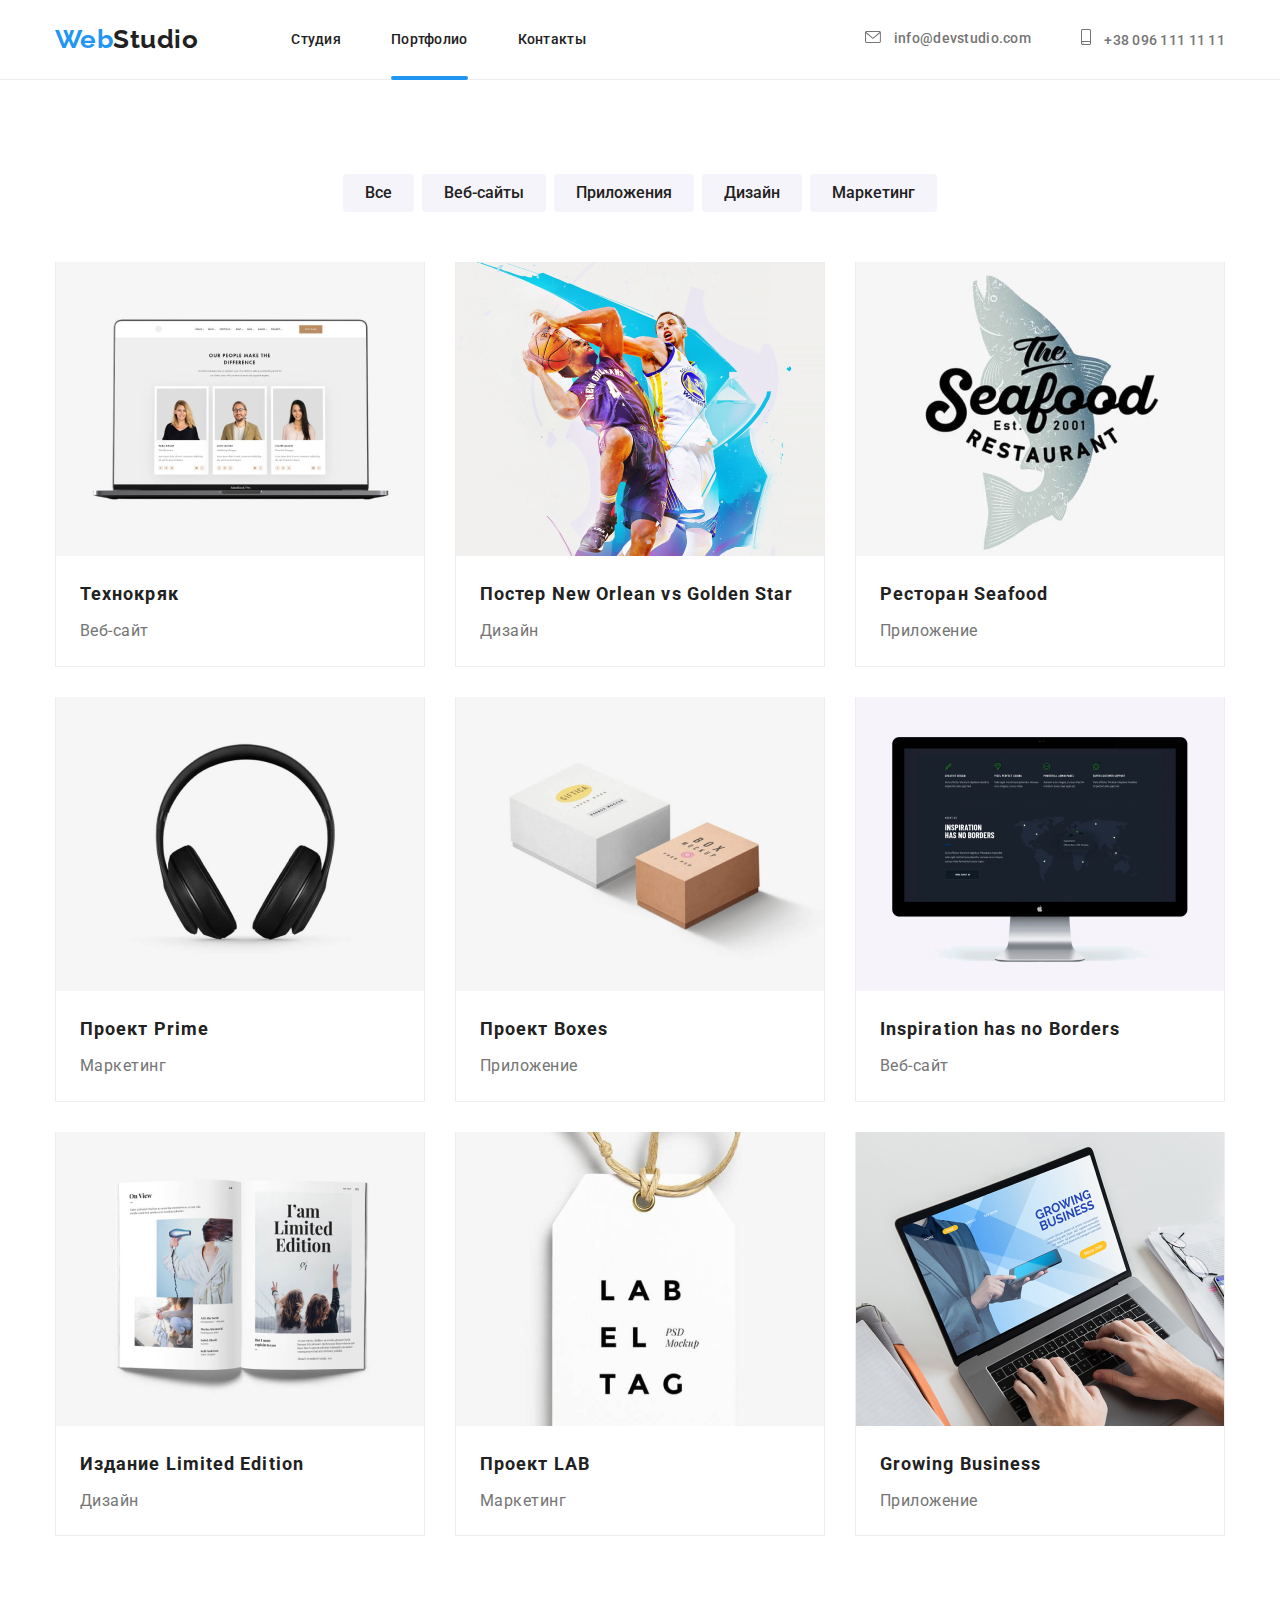
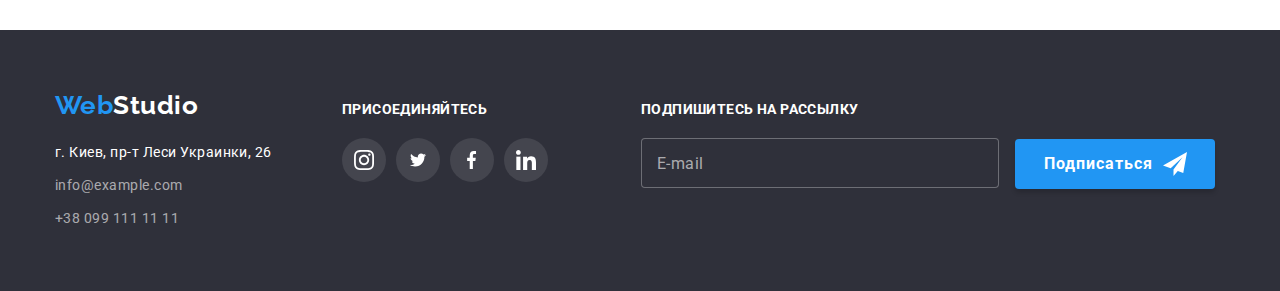
==== portfolio.html @ 3bd68282 "Начало домашнего задания № 8" ====
<!DOCTYPE html>
<html lang="ru">
<head>
    <meta charset="UTF-8">
    <meta http-equiv="X-UA-Compatible" content="IE=edge">
    <meta name="viewport" content="width=device-width, initial-scale=1.0">
    <title>Web Studio</title>
    <link rel="preconnect" href="https://fonts.gstatic.com">
    <link href="https://fonts.googleapis.com/css2?family=Raleway:wght@700&family=Roboto:wght@400;500;700;900&display=swap"
        rel="stylesheet">
    <link rel="stylesheet" href="https://cdnjs.cloudflare.com/ajax/libs/modern-normalize/1.0.0/modern-normalize.min.css">
    <link rel="stylesheet" href="./css/main.min.css">
</head>
<body>

<header class="header-border">
    <div class="container header-container">
        <nav>
            <a href="/" class="logo"><span class="logo__color">Web</span>Studio</a>

            <ul class="header-menu">
                <li class="class-li header-menu__li">
                    <a href="./index.html" class="header-menu__link">Студия</a>
                </li>
                <li class="class-li header-menu__li">
                    <a href="" class="header-menu__link header-menu__portfolio">Портфолио</a>
                </li>
                <li class="class-li header-menu__li">
                    <a href="" class="header-menu__link">Контакты</a>
                </li>
            </ul>
        </nav>

        <ul class="header-contact">

            <li class="class-li header-menu__li">
                <a href="mailto:info@devstudio.com" class="header-contact__link">
                    <svg class="header-contact__icon" width="16px" height="12px">
                        <use href="./image/svg/sprite.svg#icon-envelope"></use>
                    </svg> info@devstudio.com</a>
            </li>
            <li class="class-li header-menu__li">
                <a href="tel:+380961111111" class="header-contact__link">
                    <svg class="header-contact__icon" width="10px" height="16px">
                        <use href="./image/svg/sprite.svg#icon-smartphone"></use>
                    </svg> +38 096 111 11 11</a>
            </li>
        </ul>
    </div>
</header>

<main>
    <section class="section">
        <div class="container">
            <h1 class="visually-hidden">Портфолио</h1>
            
            <ul class="portfolio-filter">
                <li class="class-li"><button type="button" class="button-filter">Все</button></li>
                <li class="class-li"><button type="button" class="button-filter">Веб-сайты</button></li>
                <li class="class-li"><button type="button" class="button-filter">Приложения</button></li>
                <li class="class-li"><button type="button" class="button-filter">Дизайн</button></li>
                <li class="class-li"><button type="button" class="button-filter">Маркетинг</button></li>
            </ul>
            
            <ul class="portfolio-card">
                <li class="class-li portfolio-card__container">
                    <a href="" class="link portfolio-link">
                        <div class="portfolio-overlay">
                            <img src="./image/portfolio/portfolio-1.jpg" alt="ноутбук с изображением портфолио" width="370px" height="294px">
                            <p class="portfolio-overlay__p">Технокряк это современная площадка распространения коронавируса. Компании используют эту
                                платформу для цифрового
                                шпионажа и атак на защищённые сервера конкурентов.</p>
                        </div>
                        <div class="portfolio-text">
                            <h2 class="portfolio-text__title">Технокряк</h2>
                            <p class="portfolio-text__p">Веб-сайт</p>
                        </div>
                    </a>
                </li>
                <li class="class-li portfolio-card__container">
                    <a href="" class="link portfolio-link">
                        <div class="portfolio-overlay">
                            <img src="./image/portfolio/portfolio-2.jpg" alt="баскетболисты" width="370px" height="294px">
                            <p class="portfolio-overlay__p">Технокряк это современная площадка распространения коронавируса. Компании используют эту
                                платформу для цифрового
                                шпионажа и атак на защищённые сервера конкурентов.</p>
                        </div>
                    <div class="portfolio-text">
                        <h2 class="portfolio-text__title">Постер New Orlean vs Golden Star</h2>
                        <p class="portfolio-text__p">Дизайн</p>
                    </div>
                    </a>
                </li>
                <li class="class-li portfolio-card__container">
                    <a href="" class="link portfolio-link">
                        <div class="portfolio-overlay">
                            <img src="./image/portfolio/portfolio-3.jpg" alt="логотип в виде рыбы" width="370px" height="294px">
                            <p class="portfolio-overlay__p">Технокряк это современная площадка распространения коронавируса. Компании используют эту
                                платформу для цифрового
                                шпионажа и атак на защищённые сервера конкурентов.</p>
                        </div>
                     <div class="portfolio-text">
                        <h2 class="portfolio-text__title">Ресторан Seafood</h2>
                        <p class="portfolio-text__p">Приложение</p>
                    </div>
                    </a>
                </li>
                <li class="class-li portfolio-card__container">
                    <a href="" class="link portfolio-link">
                        <div class="portfolio-overlay">
                            <img src="./image/portfolio/portfolio-4.jpg" alt="наушники" width="370px" height="294px">
                            <p class="portfolio-overlay__p">Технокряк это современная площадка распространения коронавируса. Компании используют эту
                                платформу для цифрового
                                шпионажа и атак на защищённые сервера конкурентов.</p>
                        </div>
                    <div class="portfolio-text">
                        <h2 class="portfolio-text__title">Проект Prime</h2>
                        <p class="portfolio-text__p">Маркетинг</p>
                    </div>
                    </a>
                </li>
                <li class="class-li portfolio-card__container">
                    <a href="" class="link portfolio-link">
                        <div class="portfolio-overlay">
                            <img src="./image/portfolio/portfolio-5.jpg" alt="две коробки" width="370px" height="294px">
                            <p class="portfolio-overlay__p">Технокряк это современная площадка распространения коронавируса. Компании используют эту
                                платформу для цифрового
                                шпионажа и атак на защищённые сервера конкурентов.</p>
                        </div>
                    <div class="portfolio-text">
                        <h2 class="portfolio-text__title">Проект Boxes</h2>
                        <p class="portfolio-text__p">Приложение</p>
                    </div>
                    </a>
                </li>
                <li class="class-li portfolio-card__container">
                    <a href="" class="link portfolio-link">
                       <div class="portfolio-overlay">
                            <img src="./image/portfolio/portfolio-6.jpg" alt="экран компьютера" width="370px" height="294px">
                            <p class="portfolio-overlay__p">Технокряк это современная площадка распространения коронавируса. Компании используют эту
                                платформу для цифрового
                                шпионажа и атак на защищённые сервера конкурентов.</p>
                       </div>
                    <div class="portfolio-text">
                        <h2 lang="en" class="portfolio-text__title">Inspiration has no Borders</h2>
                        <p class="portfolio-text__p">Веб-сайт</p>
                    </div>
                    </a>
                </li>
                <li class="class-li portfolio-card__container">
                    <a href="" class="link portfolio-link">
                        <div class="portfolio-overlay">
                            <img src="./image/portfolio/portfolio-7.jpg" alt="книга" width="370px" height="294px">
                            <p class="portfolio-overlay__p">Технокряк это современная площадка распространения коронавируса. Компании используют эту
                                платформу для цифрового
                                шпионажа и атак на защищённые сервера конкурентов.</p>
                        </div>
                    <div class="portfolio-text">
                        <h2 class="portfolio-text__title">Издание Limited Edition</h2>
                        <p class="portfolio-text__p">Дизайн</p>
                    </div>
                    </a>
                </li>
                <li class="class-li portfolio-card__container">
                    <a href="" class="link portfolio-link">
                        <div class="portfolio-overlay">
                            <img src="./image/portfolio/portfolio-8.jpg" alt="бирка с названием компании" width="370px" height="294px">
                            <p class="portfolio-overlay__p">Технокряк это современная площадка распространения коронавируса. Компании используют эту
                                платформу для цифрового
                                шпионажа и атак на защищённые сервера конкурентов.</p>
                        </div>
                    <div class="portfolio-text">
                        <h2 class="portfolio-text__title">Проект LAB</h2>
                        <p class="portfolio-text__p">Маркетинг</p>
                    </div>
                    </a>
                </li>
                <li class="class-li portfolio-card__container">
                    <a href="" class="link portfolio-link">
                        <div class="portfolio-overlay">
                            <img src="./image/portfolio/portfolio-9.jpg" alt="человек печатает на ноутбуке" width="370px" height="294px">
                            <p class="portfolio-overlay__p">Технокряк это современная площадка распространения коронавируса. Компании используют эту платформу для цифрового шпионажа и атак на защищённые сервера конкурентов.</p>
                        </div>
                    <div class="portfolio-text">
                        <h2 lang="en" class="portfolio-text__title">Growing Business</h2>
                        <p class="portfolio-text__p">Приложение</p>
                    </div>
                    </a>
                </li>
            </ul>
        </div>
    </section>
</main>

<footer class="footer-padding">
    <div class="container footer-flex">
        <div class="footer-box-one">
            <a href="/" class="logo"><span class="logo__color">Web</span><span class="logo__footer">Studio</span></a>
            <address>
                <ul class="footer-one">
                    <li class="class-li"><a href="https://goo.gl/maps/QvJAkb335SzxtevH7" rel="noopener noofollow"
                            target="_blank" class="footer-one__adress">г. Киев, пр-т Леси Украинки, 26</a></li>
                    <li class="class-li"><a href="mailto:info@example.com"
                            class="footer-one__contacts">info@example.com</a></li>
                    <li class="class-li"><a href="tel:+380961111111" class="footer-one__contacts">+38 099 111 11 11</a>
                    </li>
                </ul>
            </address>
        </div>
        <div class="footer-box-two">
            <b class="icon-heading">присоединяйтесь</b>
            <ul class="footer-list">
                <li class="class-li">
                    <a href="" class="footer-list__link link">
                        <svg class="footer-list__icon" width="20px" height="20px">
                            <use href="./image/svg/sprite.svg#icon-instagram"></use>
                        </svg>
                    </a>
                </li>
                <li class="class-li">
                    <a href="" class="footer-list__link link">
                        <svg class="footer-list__icon" width="20px" height="16px">
                            <use href="./image/svg/sprite.svg#icon-twitter"></use>
                        </svg>
                    </a>
                </li>
                <li class="class-li">
                    <a href="" class="footer-list__link link">
                        <svg class="footer-list__icon" width="10px" height="20px">
                            <use href="./image/svg/sprite.svg#icon-facebook"></use>
                        </svg>
                    </a>
                </li>
                <li class="class-li">
                    <a href="" class="footer-list__link link">
                        <svg class="footer-list__icon" width="20px" height="20px">
                            <use href="./image/svg/sprite.svg#icon-linkedin"></use>
                        </svg>
                    </a>
                </li>
            </ul>
        </div>
        <div class="footer-box-three">
            <form class="footer-form">
                <b class="icon-heading"> Подпишитесь на рассылку</b>
                <label for=""></label>
                <input type="email" name="mail" placeholder="E-mail" class="footer-form__mail">
                <div class="footer-form__icon">
                    <button type="submit" class="footer-form__button">Подписаться</button>
                    <svg width="24px" height="24px" class="footer-form__svg">
                        <use href="./image/svg/icons.svg#icon-telegram"></use>
                    </svg>
                </div>
            </form>
        </div>

    </div>
</footer>

</body>
</html>
---- css/main.min.css ----
:root{--body-color: #757575;--headlines-color: #212121;--primary-white-color: #ffffff;--secondary-color: #2196f3;--contact-color: #757575;--background-color-button: #f5f4fa;--icon-color: #afb1b8}body{background-color:var(--primary-white-color);color:var(--body-color);font-family:Roboto, sans-serif;letter-spacing:0.03em}h1,h2,h3,h4,h5,h6,p{margin:0}ul,ol{margin:0;padding:0}img{display:block}.link{-webkit-text-decoration-line:none;text-decoration-line:none}.class-li{list-style:none}textarea{resize:none}.visually-hidden{position:absolute !important;clip:rect(1px 1px 1px 1px);clip:rect(1px, 1px, 1px, 1px);padding:0 !important;border:0 !important;height:1px !important;width:1px !important;overflow:hidden}.container{width:1200px;padding-left:15px;padding-right:15px;margin-left:auto;margin-right:auto}.section{padding-bottom:94px;padding-top:94px}.secondary-background{max-width:1600px;margin:0 auto;background-color:var(--background-color-button)}.center{text-align:center}.title-secondary{font-weight:700;font-size:36px;line-height:1.17;text-align:center;margin-bottom:50px;color:var(--headlines-color)}.header-border{border-bottom:1px solid #ececec}.header-container{display:-webkit-box;display:-ms-flexbox;display:flex;-webkit-box-align:center;-ms-flex-align:center;align-items:center}.header-container>nav{display:-webkit-box;display:-ms-flexbox;display:flex;-webkit-box-align:center;-ms-flex-align:center;align-items:center}.logo{font-family:Raleway, sans-serif;font-weight:700;font-size:26px;line-height:1.19;text-decoration:none;color:var(--headlines-color)}.logo__color{color:var(--secondary-color)}.header-menu{display:-webkit-box;display:-ms-flexbox;display:flex;margin-left:93px}.header-menu__link{position:relative;display:block;padding-top:32px;padding-bottom:32px;font-weight:500;font-size:14px;line-height:1.06;letter-spacing:0.02em;text-decoration:none;color:var(--headlines-color);-webkit-transition:color 250ms cubic-bezier(0.4, 0, 0.2, 1);transition:color 250ms cubic-bezier(0.4, 0, 0.2, 1)}.header-menu__link:hover,.header-menu__link:focus{color:var(--secondary-color)}.header-menu__li+li{margin-left:50px}.header-menu__studio::after{content:'';position:absolute;bottom:-1px;right:0;display:block;width:100%;height:4px;background-color:var(--secondary-color);border-radius:2px}.header-contact{display:-webkit-box;display:-ms-flexbox;display:flex;margin-left:auto}.header-contact__link{font-weight:500;font-size:14px;line-height:1.06;letter-spacing:0.02em;text-decoration:none;color:var(--contact-color);-webkit-transition:color 250ms cubic-bezier(0.4, 0, 0.2, 1);transition:color 250ms cubic-bezier(0.4, 0, 0.2, 1)}.header-contact__link:hover,.header-contact__link:focus{color:var(--secondary-color)}.header-contact__icon{fill:#757575;margin-right:10px;-webkit-transition:fill 250ms cubic-bezier(0.4, 0, 0.2, 1);transition:fill 250ms cubic-bezier(0.4, 0, 0.2, 1)}.header-contact__link:hover .header-contact__icon,.header-contact__link:focus .header-contact__icon{fill:var(--secondary-color)}.header-menu__portfolio::after{content:'';position:absolute;bottom:-1px;right:0;display:block;width:100%;height:4px;background-color:var(--secondary-color);border-radius:2px}.section-hero{max-width:1600px;height:600px;margin-right:auto;margin-left:auto;background-color:#2f303a;background-image:-webkit-gradient(linear, left top, left bottom, from(rgba(47,48,58,0.4)), to(rgba(47,48,58,0.4))),url(../image/HERO/hero.jpg);background-image:linear-gradient(rgba(47,48,58,0.4), rgba(47,48,58,0.4)),url(../image/HERO/hero.jpg);background-position:center;background-repeat:no-repeat;background-size:cover}.section-hero__title{padding-top:200px;margin-bottom:40px;width:696px;margin:0 auto 30px;font-weight:900;font-size:44px;line-height:1.36;letter-spacing:0.06em;text-transform:uppercase;color:#ffffff}.section-hero__button{display:inline-block;padding:10px 31px;width:200px;height:50px;background-color:var(--secondary-color);color:var(--primary-white-color);font-family:inherit;font-weight:700;font-size:16px;line-height:1.87;border-radius:4px;border:none;-webkit-box-align:center;-ms-flex-align:center;align-items:center;letter-spacing:0.06em;cursor:pointer}.no-padding-bottom{padding-bottom:0}.benefits{display:-webkit-box;display:-ms-flexbox;display:flex}.benefits__li{width:270px}.benefits__li+li{margin-left:30px}.benefits__h{font-weight:700;font-size:14px;line-height:1.14;text-transform:uppercase;margin-bottom:10px;color:var(--headlines-color)}.benefits__text{font-size:14px;line-height:1.71}.benefits__icon{display:-webkit-box;display:-ms-flexbox;display:flex;-webkit-box-pack:center;-ms-flex-pack:center;justify-content:center;-webkit-box-align:center;-ms-flex-align:center;align-items:center;width:270px;height:120px;background-color:var(--background-color-button);border-radius:4px;margin-bottom:30px}.waw-doing{display:-webkit-box;display:-ms-flexbox;display:flex}.waw-doing__li+li{margin-left:30px}.waw-doing__li{position:relative}.waw-doing__p{position:absolute;bottom:0%;display:-webkit-box;display:-ms-flexbox;display:flex;-webkit-box-align:center;-ms-flex-align:center;align-items:center;-webkit-box-pack:center;-ms-flex-pack:center;justify-content:center;color:#ffffff;width:100%;height:70px;background:rgba(47,48,58,0.8)}.waw-doing__p>p{font-weight:bold;font-size:14px;line-height:1.14;letter-spacing:0.03em;text-transform:uppercase}.our-team{display:-webkit-box;display:-ms-flexbox;display:flex}.our-team__li{width:270px;background-color:#ffffff;-webkit-box-shadow:0px 1px 3px rgba(0,0,0,0.12),0px 1px 1px rgba(0,0,0,0.14),0px 2px 1px rgba(0,0,0,0.2);box-shadow:0px 1px 3px rgba(0,0,0,0.12),0px 1px 1px rgba(0,0,0,0.14),0px 2px 1px rgba(0,0,0,0.2);border-radius:0px 0px 4px 4px}.our-team__li+li{margin-left:30px}.team-container{padding-top:30px;padding-bottom:30px}.team-container__personal{margin-bottom:10px;font-weight:500;font-size:16px;line-height:1.19;text-align:center;color:var(--headlines-color)}.team-container__text{display:block;font-size:16px;line-height:1.19;text-align:center}.team-list{margin-left:32px;margin-top:16px;display:-webkit-box;display:-ms-flexbox;display:flex;-webkit-box-align:center;-ms-flex-align:center;align-items:center}.team-list>li+li{margin-left:10px}.team-list__icon{fill:var(--icon-color);-webkit-transition:fill 250ms cubic-bezier(0.4, 0, 0.2, 1);transition:fill 250ms cubic-bezier(0.4, 0, 0.2, 1)}.team-list__link:hover .team-list__icon,.team-list__link:focus .team-list__icon{fill:#ffffff}.team-list__link{display:-webkit-box;display:-ms-flexbox;display:flex;-webkit-box-pack:center;-ms-flex-pack:center;justify-content:center;-webkit-box-align:center;-ms-flex-align:center;align-items:center;width:44px;height:44px;border-radius:50%;background-color:#fff;-webkit-transition:background-color 250ms cubic-bezier(0.4, 0, 0.2, 1);transition:background-color 250ms cubic-bezier(0.4, 0, 0.2, 1)}.team-list__link:hover,.team-list__link:focus{background-color:#2196f3}.regular-clients{display:-webkit-box;display:-ms-flexbox;display:flex}.regular-clients>li+li{margin-left:30px}.regular-clients__svg{fill:var(--icon-color);-webkit-transition:fill 250ms cubic-bezier(0.4, 0, 0.2, 1);transition:fill 250ms cubic-bezier(0.4, 0, 0.2, 1)}.regular-clients__border{width:170px;height:90px}.regular-clients__link{display:-webkit-box;display:-ms-flexbox;display:flex;-webkit-box-pack:center;-ms-flex-pack:center;justify-content:center;-webkit-box-align:center;-ms-flex-align:center;align-items:center;border:1px solid #afb1b8;border-radius:4px;width:100%;height:100%;-webkit-transition:border-color 250ms cubic-bezier(0.4, 0, 0.2, 1);transition:border-color 250ms cubic-bezier(0.4, 0, 0.2, 1)}.regular-clients__link:hover,.regular-clients__link:focus{border-color:var(--secondary-color);cursor:pointer}.regular-clients__link:hover .regular-clients__svg,.regular-clients__link:focus .regular-clients__svg{fill:var(--secondary-color)}.footer-flex{display:-webkit-box;display:-ms-flexbox;display:flex;-webkit-box-align:baseline;-ms-flex-align:baseline;align-items:baseline}.footer-box-one{margin-right:70px}.footer-box-two{margin-right:93px}.logo__footer{color:var(--primary-white-color)}.footer-padding{max-width:1600px;margin:0 auto;padding-top:60px;padding-bottom:60px;background-color:#2f303a}.footer-one{margin-top:20px}.footer-one>li+li{margin-top:9px}.footer-one__adress{font-style:normal;font-size:14px;line-height:1.71;text-decoration:none;color:var(--primary-white-color)}.footer-one__contacts{font-style:normal;font-size:14px;line-height:1.71;text-decoration:none;color:rgba(255,255,255,0.6)}.icon-heading{display:block;margin-bottom:20px;font-weight:bold;font-size:14px;line-height:1.14;letter-spacing:0.03em;text-transform:uppercase;color:#fff}.footer-list{display:-webkit-box;display:-ms-flexbox;display:flex;-webkit-box-align:center;-ms-flex-align:center;align-items:center}.footer-list>li+li{margin-left:10px}.footer-list__icon{fill:#ffffff}.footer-list__link{display:-webkit-box;display:-ms-flexbox;display:flex;-webkit-box-pack:center;-ms-flex-pack:center;justify-content:center;-webkit-box-align:center;-ms-flex-align:center;align-items:center;width:44px;height:44px;border-radius:50%;background-color:rgba(255,255,255,0.1);-webkit-transition:background-color 250ms cubic-bezier(0.4, 0, 0.2, 1);transition:background-color 250ms cubic-bezier(0.4, 0, 0.2, 1)}.footer-list__link:hover,.footer-list__link:focus{background-color:var(--secondary-color)}.footer-form input::-webkit-input-placeholder{font-weight:normal;font-size:16px;line-height:1.25;letter-spacing:0.03em;color:rgba(255,255,255,0.6)}.footer-form input:-ms-input-placeholder{font-weight:normal;font-size:16px;line-height:1.25;letter-spacing:0.03em;color:rgba(255,255,255,0.6)}.footer-form input::-ms-input-placeholder{font-weight:normal;font-size:16px;line-height:1.25;letter-spacing:0.03em;color:rgba(255,255,255,0.6)}.footer-form input::placeholder{font-weight:normal;font-size:16px;line-height:1.25;letter-spacing:0.03em;color:rgba(255,255,255,0.6)}.footer-form__mail{width:358px;height:50px;padding-left:15px;background-color:#2f303a;border:1px solid rgba(255,255,255,0.3);border-radius:4px;color:#ffffff}.footer-form__button{width:200px;height:50px;margin-left:12px;background-color:var(--secondary-color);border:none;-webkit-box-shadow:0px 4px 4px rgba(0,0,0,0.15);box-shadow:0px 4px 4px rgba(0,0,0,0.15);border-radius:4px;font-weight:bold;font-size:16px;line-height:1.87;letter-spacing:0.06em;text-align:start;padding-left:29px;color:#ffffff;cursor:pointer;-webkit-transition:background-color 250ms cubic-bezier(0.4, 0, 0.2, 1);transition:background-color 250ms cubic-bezier(0.4, 0, 0.2, 1)}.footer-form__button:hover,.footer-form__button:focus{background-color:#188ce8}.footer-form__icon{position:relative;display:inline-block}.footer-form__svg{position:absolute;display:block;right:28px;top:50%;-webkit-transform:translateY(-50%);transform:translateY(-50%)}.portfolio-filter{display:-webkit-box;display:-ms-flexbox;display:flex;margin-bottom:50px;-webkit-box-pack:center;-ms-flex-pack:center;justify-content:center}.portfolio-filter>li+li{margin-left:8px}.button-filter{padding:6px 22px;font-family:inherit;font-weight:500;font-size:16px;line-height:1.62;border:none;border-radius:4px;text-align:center;cursor:pointer;color:var(--headlines-color);background-color:var(--background-color-button);-webkit-transition:color 250ms cubic-bezier(0.4, 0, 0.2, 1),background-color 250ms cubic-bezier(0.4, 0, 0.2, 1),-webkit-box-shadow 250ms cubic-bezier(0.4, 0, 0.2, 1);transition:color 250ms cubic-bezier(0.4, 0, 0.2, 1),background-color 250ms cubic-bezier(0.4, 0, 0.2, 1),-webkit-box-shadow 250ms cubic-bezier(0.4, 0, 0.2, 1);transition:color 250ms cubic-bezier(0.4, 0, 0.2, 1),background-color 250ms cubic-bezier(0.4, 0, 0.2, 1),box-shadow 250ms cubic-bezier(0.4, 0, 0.2, 1);transition:color 250ms cubic-bezier(0.4, 0, 0.2, 1),background-color 250ms cubic-bezier(0.4, 0, 0.2, 1),box-shadow 250ms cubic-bezier(0.4, 0, 0.2, 1),-webkit-box-shadow 250ms cubic-bezier(0.4, 0, 0.2, 1)}.button-filter:hover,.button-filter:focus{color:var(--primary-white-color);background-color:var(--secondary-color);-webkit-box-shadow:0px 3px 1px rgba(0,0,0,0.1),0px 1px 2px rgba(0,0,0,0.08),0px 2px 2px rgba(0,0,0,0.12);box-shadow:0px 3px 1px rgba(0,0,0,0.1),0px 1px 2px rgba(0,0,0,0.08),0px 2px 2px rgba(0,0,0,0.12)}.portfolio-card{display:-webkit-box;display:-ms-flexbox;display:flex;-ms-flex-wrap:wrap;flex-wrap:wrap;margin-left:-30px;margin-top:-30px}.portfolio-card__container{-ms-flex-preferred-size:calc(100% / 3 - 30px);flex-basis:calc(100% / 3 - 30px);margin-left:30px;margin-top:30px;width:370px}.portfolio-link{display:block;width:100%;border-left:1px solid #eeeeee;border-right:1px solid #eeeeee;border-bottom:1px solid #eeeeee;-webkit-transition:-webkit-box-shadow 250ms cubic-bezier(0.4, 0, 0.2, 1);transition:-webkit-box-shadow 250ms cubic-bezier(0.4, 0, 0.2, 1);transition:box-shadow 250ms cubic-bezier(0.4, 0, 0.2, 1);transition:box-shadow 250ms cubic-bezier(0.4, 0, 0.2, 1), -webkit-box-shadow 250ms cubic-bezier(0.4, 0, 0.2, 1)}.portfolio-link:hover,.portfolio-link:focus{-webkit-box-shadow:0px 1px 1px rgba(0,0,0,0.12),0px 4px 4px rgba(0,0,0,0.06),1px 4px 6px rgba(0,0,0,0.16);box-shadow:0px 1px 1px rgba(0,0,0,0.12),0px 4px 4px rgba(0,0,0,0.06),1px 4px 6px rgba(0,0,0,0.16)}.portfolio-link:hover .portfolio-overlay__p,.portfolio-link:focus .portfolio-overlay__p{-webkit-transform:translateY(0%);transform:translateY(0%)}.portfolio-overlay{position:relative;overflow:hidden}.portfolio-overlay__p{display:inline-block;position:absolute;width:100%;height:100%;padding:63px 24px 63px 24px;top:0;left:0;font-size:18px;line-height:1.56;letter-spacing:0.03em;color:#ffffff;background-color:rgba(33,150,243,0.9);-webkit-transform:translateY(100%);transform:translateY(100%);-webkit-transition:-webkit-transform 250ms cubic-bezier(0.4, 0, 0.2, 1);transition:-webkit-transform 250ms cubic-bezier(0.4, 0, 0.2, 1);transition:transform 250ms cubic-bezier(0.4, 0, 0.2, 1);transition:transform 250ms cubic-bezier(0.4, 0, 0.2, 1), -webkit-transform 250ms cubic-bezier(0.4, 0, 0.2, 1)}.portfolio-text{padding:20px 24px 20px 24px;width:370px}.portfolio-text__title{margin-bottom:4px;font-weight:700;font-size:18px;line-height:2;letter-spacing:0.06em;color:var(--headlines-color)}.portfolio-text__p{font-size:16px;line-height:1.87;color:var(--body-color)}.backdrop{position:fixed;top:0;left:0;width:100%;height:100%;background-color:rgba(0,0,0,0.2);opacity:1;-webkit-transition:opacity 250ms cubic-bezier(0.4, 0, 0.2, 1);transition:opacity 250ms cubic-bezier(0.4, 0, 0.2, 1)}.is-hidden{visibility:hidden;opacity:0;pointer-events:none}.is-hidden .modal{-webkit-transform:translate(-50%, -50%) scale(0.9);transform:translate(-50%, -50%) scale(0.9)}.modal{position:absolute;top:50%;left:50%;width:528px;height:581px;background-color:#ffffff;-webkit-box-shadow:0px 1px 3px rgba(0,0,0,0.12),0px 1px 1px rgba(0,0,0,0.14),0px 2px 1px rgba(0,0,0,0.2);box-shadow:0px 1px 3px rgba(0,0,0,0.12),0px 1px 1px rgba(0,0,0,0.14),0px 2px 1px rgba(0,0,0,0.2);border-radius:4px;-webkit-transform:translate(-50%, -50%) scale(1);transform:translate(-50%, -50%) scale(1);-webkit-transition:-webkit-transform 250ms cubic-bezier(0.4, 0, 0.2, 1);transition:-webkit-transform 250ms cubic-bezier(0.4, 0, 0.2, 1);transition:transform 250ms cubic-bezier(0.4, 0, 0.2, 1);transition:transform 250ms cubic-bezier(0.4, 0, 0.2, 1), -webkit-transform 250ms cubic-bezier(0.4, 0, 0.2, 1)}.modal__icon{position:absolute;top:0;right:0;width:30px;height:30px;margin-top:8px;margin-right:8px;border:1px solid rgba(0,0,0,0.1);border-radius:50%;background-color:#ffffff;cursor:pointer}.modal__icon--svg{-webkit-transition:fill 250ms cubic-bezier(0.4, 0, 0.2, 1);transition:fill 250ms cubic-bezier(0.4, 0, 0.2, 1)}.modal__icon:hover>.modal__icon--svg,.modal__icon:focus>.modal__icon--svg{fill:var(--secondary-color)}.modal__h{display:block;margin-top:40px;margin-bottom:12px;font-weight:bold;font-size:20px;line-height:1.15;text-align:center;letter-spacing:0.03em;color:#212121}.modal__form{width:100%;margin-left:auto;margin-right:auto;padding-left:40px;padding-right:40px}.form-comment{margin-bottom:20px}.form-field{display:-webkit-box;display:-ms-flexbox;display:flex;-webkit-box-orient:vertical;-webkit-box-direction:normal;-ms-flex-direction:column;flex-direction:column;margin-bottom:10px}.form-field textarea::-webkit-input-placeholder{font-weight:normal;font-size:12px;line-height:1.16;letter-spacing:0.01em;color:rgba(117,117,117,0.5)}.form-field textarea:-ms-input-placeholder{font-weight:normal;font-size:12px;line-height:1.16;letter-spacing:0.01em;color:rgba(117,117,117,0.5)}.form-field textarea::-ms-input-placeholder{font-weight:normal;font-size:12px;line-height:1.16;letter-spacing:0.01em;color:rgba(117,117,117,0.5)}.form-field textarea::placeholder{font-weight:normal;font-size:12px;line-height:1.16;letter-spacing:0.01em;color:rgba(117,117,117,0.5)}.form-field__comment{width:448px;height:120px;padding:12px 16px}.form-field__input{width:448px;height:40px;padding-left:42px}.form-field__label{margin-bottom:4px;font-weight:normal;font-size:12px;line-height:1.16;letter-spacing:0.01em;color:#757575}.form-field__input,.form-field__comment{border:1px solid rgba(33,33,33,0.2);border-radius:4px;-webkit-transition:border-color 250ms cubic-bezier(0.4, 0, 0.2, 1);transition:border-color 250ms cubic-bezier(0.4, 0, 0.2, 1)}.form-field__input:focus,.form-field__comment:focus{outline:none;border-color:var(--secondary-color)}.form-field__icons{position:relative}.form-field__svg{position:absolute;left:12px;bottom:50%;-webkit-transform:translateY(50%);transform:translateY(50%);-webkit-transition:fill 250ms cubic-bezier(0.4, 0, 0.2, 1);transition:fill 250ms cubic-bezier(0.4, 0, 0.2, 1)}.form-field__input:focus+.form-field__svg{fill:var(--secondary-color)}.form-policy{display:-webkit-box;display:-ms-flexbox;display:flex;-webkit-box-pack:center;-ms-flex-pack:center;justify-content:center}.form-policy__checkbox{position:absolute;width:1px;height:1px;margin:-1px;padding:0;overflow:hidden;border:0;clip:rect(0 0 0 0)}.form-policy__label{font-weight:normal;font-size:14px;line-height:1.7;letter-spacing:0.03em;color:#757575}.form-policy__icon{display:inline-block;margin-right:8px;-webkit-transition:fill 250ms cubic-bezier(0.4, 0, 0.2, 1),background-color 250ms cubic-bezier(0.4, 0, 0.2, 1);transition:fill 250ms cubic-bezier(0.4, 0, 0.2, 1),background-color 250ms cubic-bezier(0.4, 0, 0.2, 1)}.form-policy__checkbox:focus+.form-policy__icon{-webkit-box-shadow:0 0 0 2px var(--secondary-color);box-shadow:0 0 0 2px var(--secondary-color)}.form-policy__checkbox:checked+.form-policy__icon{background-color:var(--secondary-color);fill:var(--secondary-color);background-image:url(../image/svg/icon-check.svg);background-position:center;border-radius:2px;-webkit-box-shadow:none;box-shadow:none}.modal-button{display:block;width:200px;height:50px;margin-left:auto;margin-right:auto;margin-top:30px;color:#ffffff;background-color:var(--secondary-color);-webkit-box-shadow:0px 4px 4px rgba(0,0,0,0.15);box-shadow:0px 4px 4px rgba(0,0,0,0.15);border:none;border-radius:4px;cursor:pointer;-webkit-transition:background-color 250ms cubic-bezier(0.4, 0, 0.2, 1);transition:background-color 250ms cubic-bezier(0.4, 0, 0.2, 1)}.modal-button:hover,.modal-button:focus{background-color:#188ce8}
/*# sourceMappingURL=main.min.css.map */
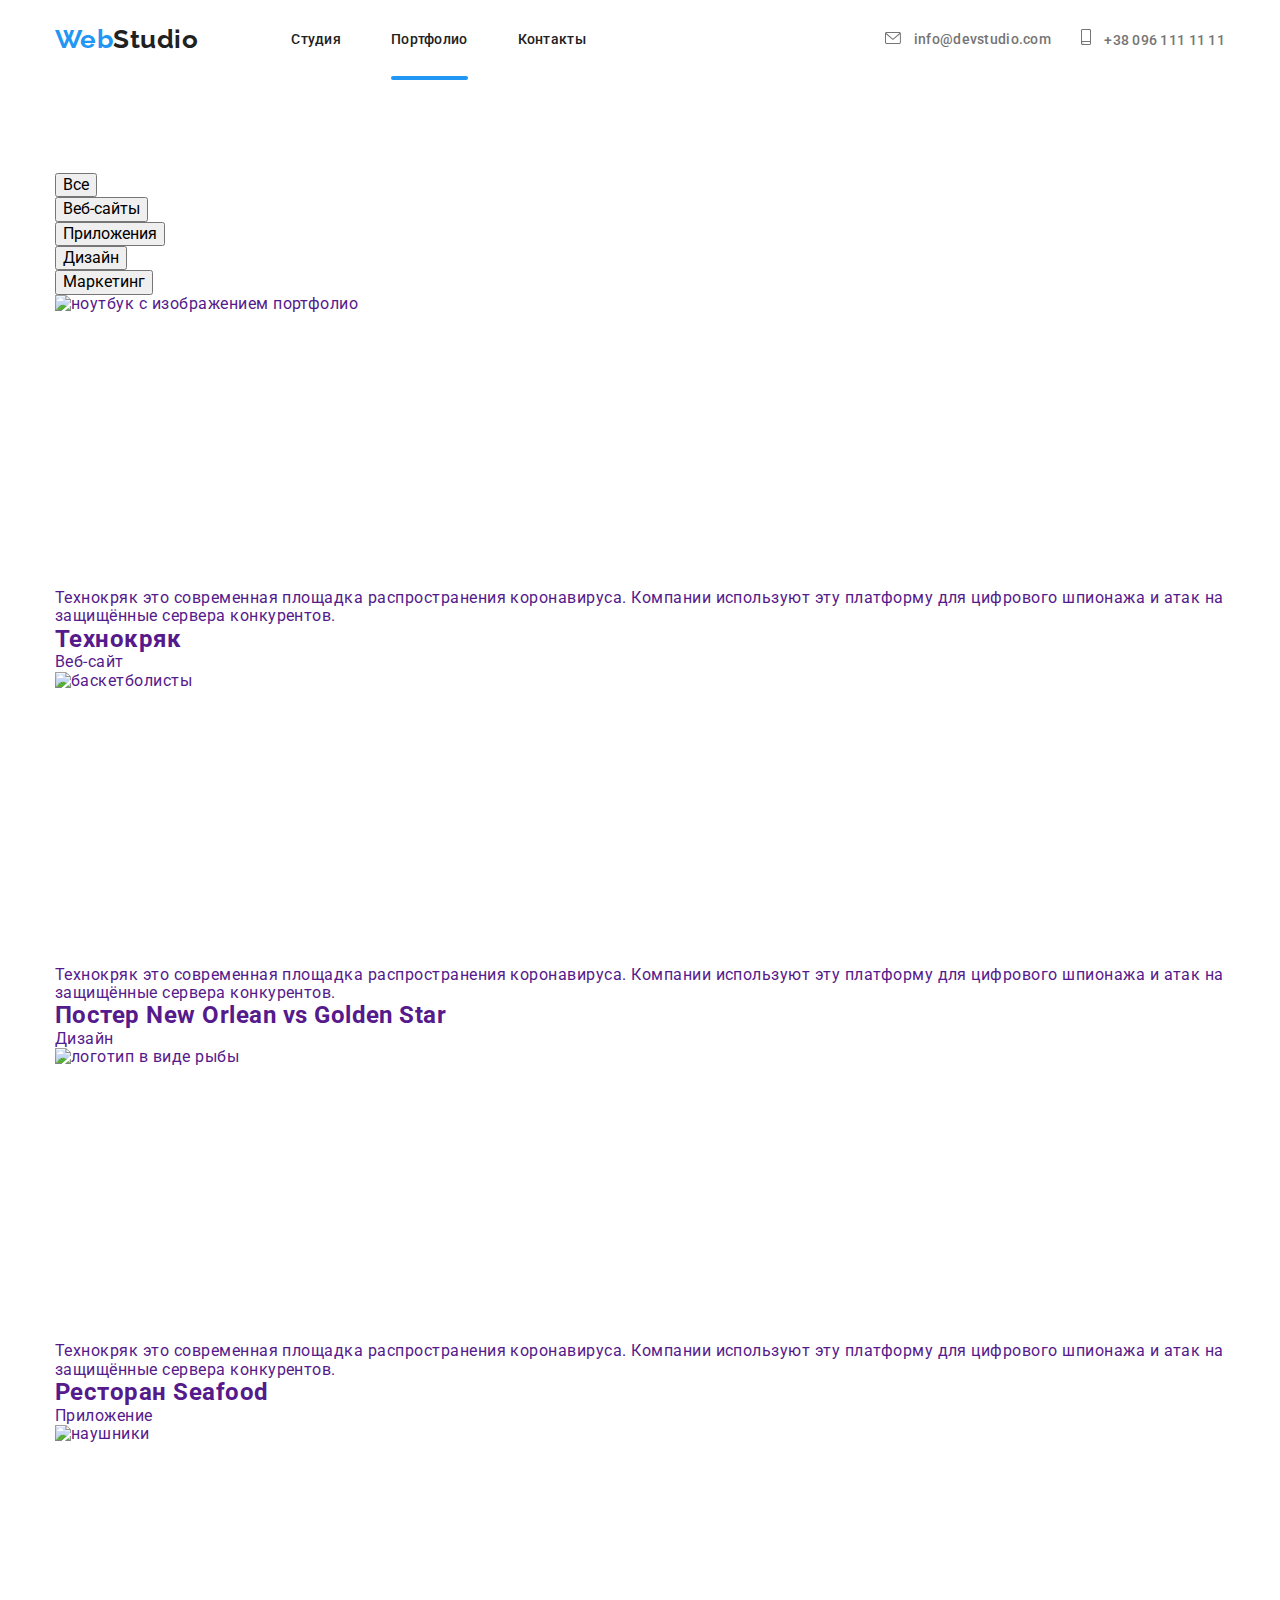
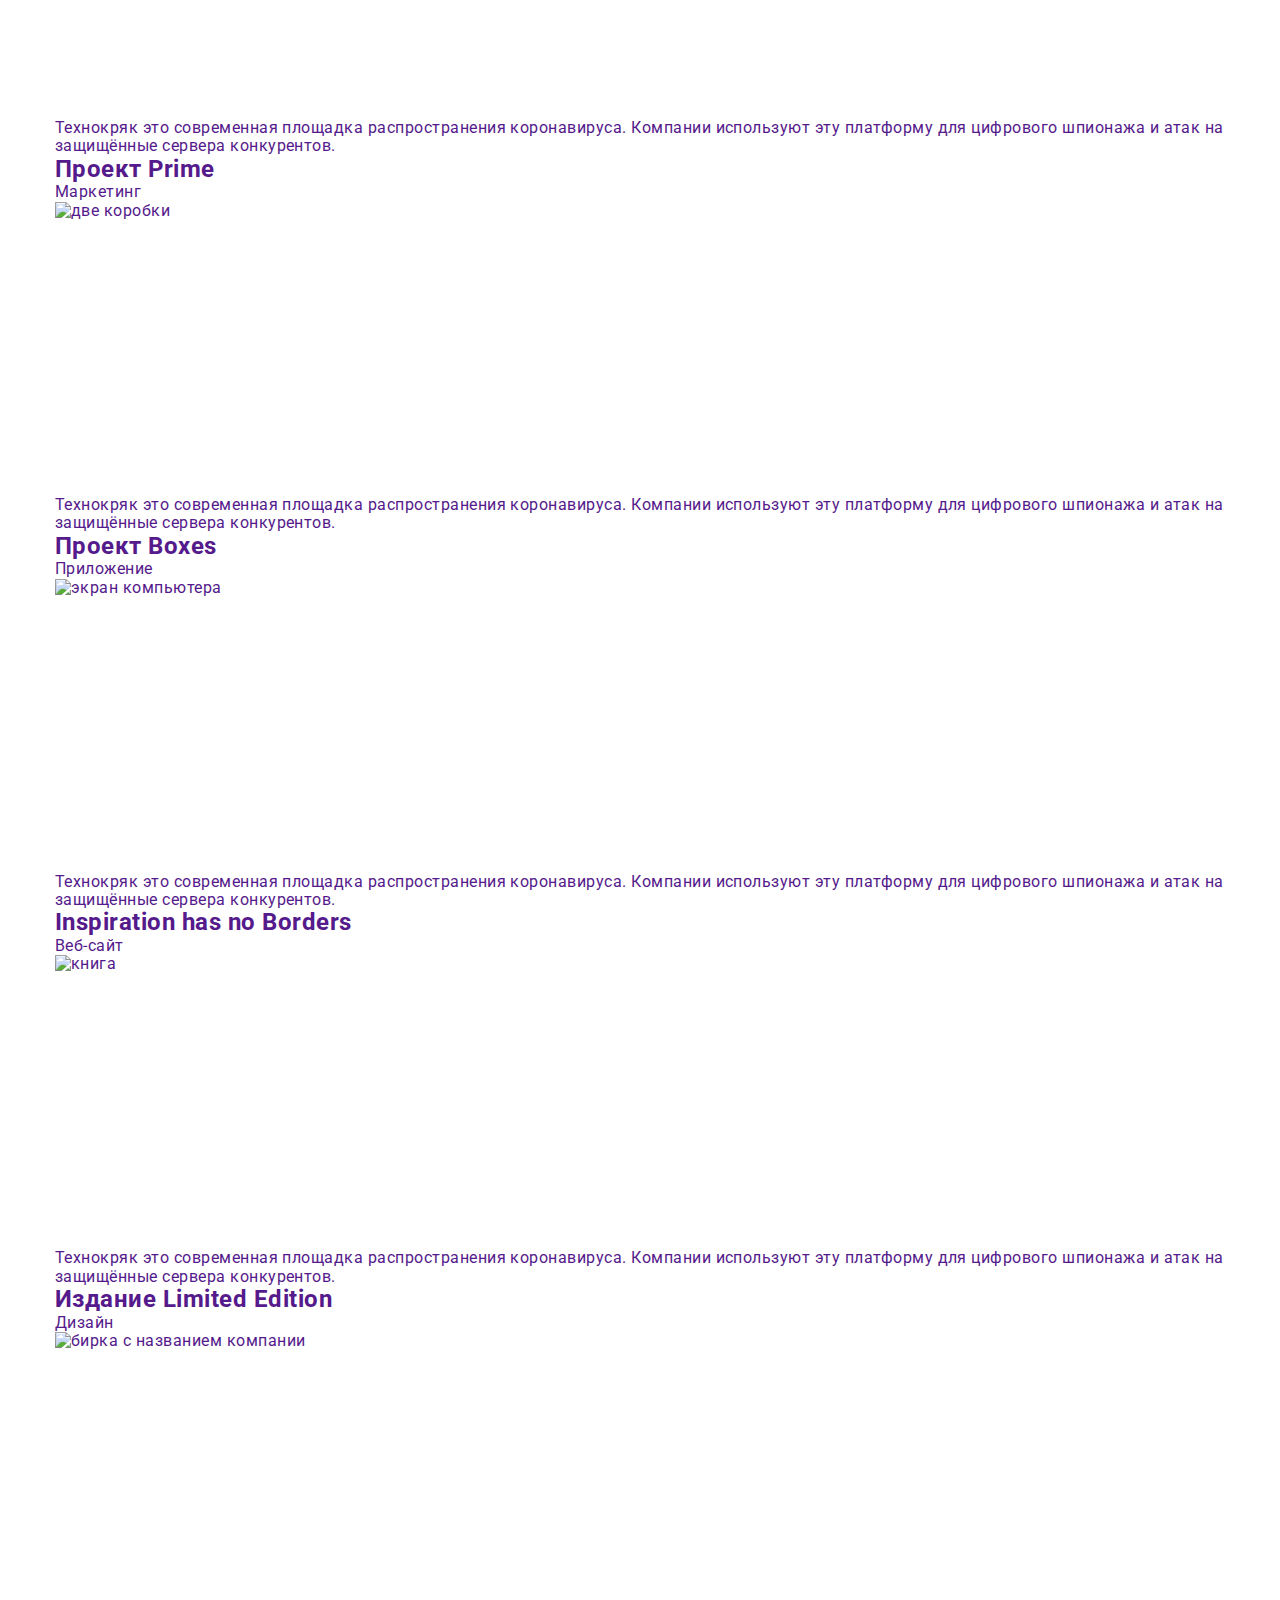
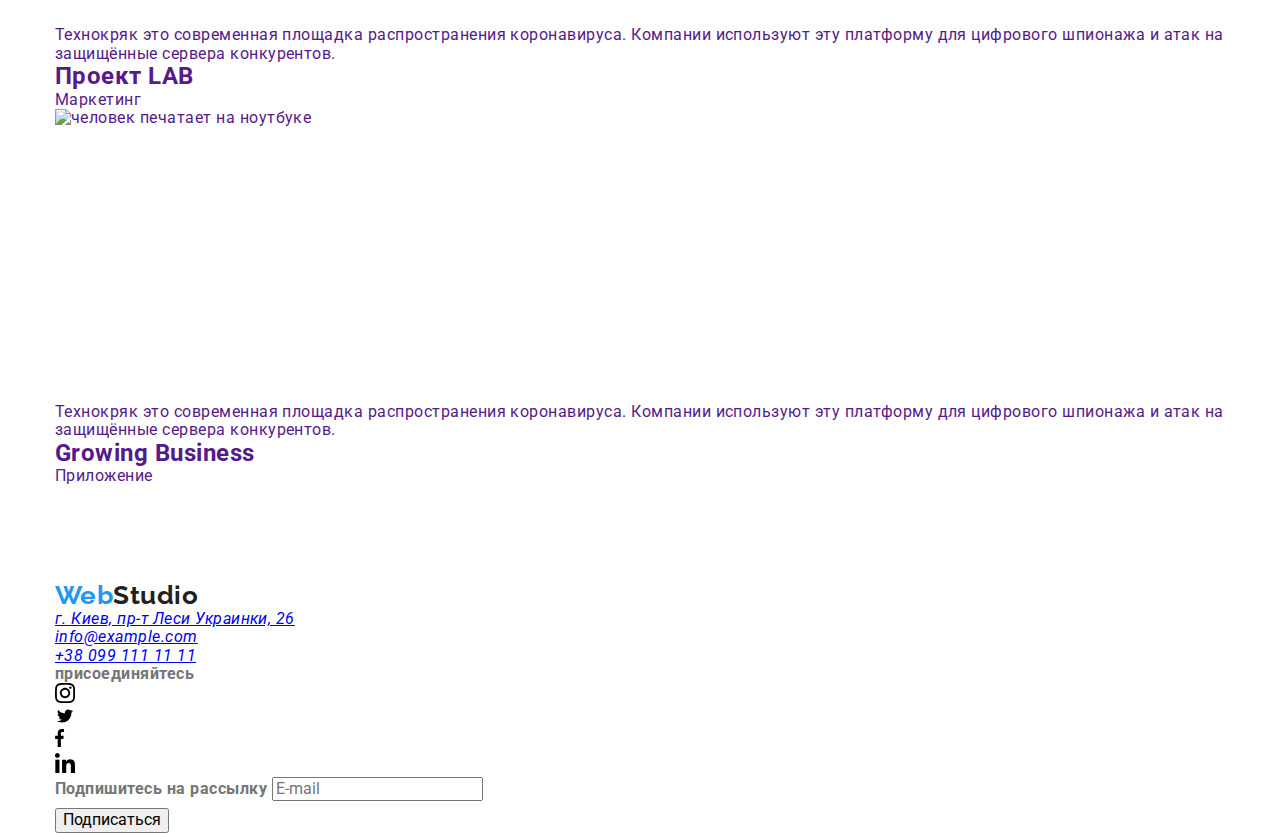
==== commit 99331cdf: "Сделаны: header, benefits, hero and What are we doing" ====
--- a/portfolio.html
+++ b/portfolio.html
@@ -33,13 +33,13 @@
 
         <ul class="header-contact">
 
-            <li class="class-li header-menu__li">
+            <li class="class-li header-contact__li">
                 <a href="mailto:info@devstudio.com" class="header-contact__link">
                     <svg class="header-contact__icon" width="16px" height="12px">
                         <use href="./image/svg/sprite.svg#icon-envelope"></use>
                     </svg> info@devstudio.com</a>
             </li>
-            <li class="class-li header-menu__li">
+            <li class="class-li header-contact__li">
                 <a href="tel:+380961111111" class="header-contact__link">
                     <svg class="header-contact__icon" width="10px" height="16px">
                         <use href="./image/svg/sprite.svg#icon-smartphone"></use>
--- a/css/main.min.css
+++ b/css/main.min.css
@@ -1,2 +1,2 @@
-:root{--body-color: #757575;--headlines-color: #212121;--primary-white-color: #ffffff;--secondary-color: #2196f3;--contact-color: #757575;--background-color-button: #f5f4fa;--icon-color: #afb1b8}body{background-color:var(--primary-white-color);color:var(--body-color);font-family:Roboto, sans-serif;letter-spacing:0.03em}h1,h2,h3,h4,h5,h6,p{margin:0}ul,ol{margin:0;padding:0}img{display:block}.link{-webkit-text-decoration-line:none;text-decoration-line:none}.class-li{list-style:none}textarea{resize:none}.visually-hidden{position:absolute !important;clip:rect(1px 1px 1px 1px);clip:rect(1px, 1px, 1px, 1px);padding:0 !important;border:0 !important;height:1px !important;width:1px !important;overflow:hidden}.container{width:1200px;padding-left:15px;padding-right:15px;margin-left:auto;margin-right:auto}.section{padding-bottom:94px;padding-top:94px}.secondary-background{max-width:1600px;margin:0 auto;background-color:var(--background-color-button)}.center{text-align:center}.title-secondary{font-weight:700;font-size:36px;line-height:1.17;text-align:center;margin-bottom:50px;color:var(--headlines-color)}.header-border{border-bottom:1px solid #ececec}.header-container{display:-webkit-box;display:-ms-flexbox;display:flex;-webkit-box-align:center;-ms-flex-align:center;align-items:center}.header-container>nav{display:-webkit-box;display:-ms-flexbox;display:flex;-webkit-box-align:center;-ms-flex-align:center;align-items:center}.logo{font-family:Raleway, sans-serif;font-weight:700;font-size:26px;line-height:1.19;text-decoration:none;color:var(--headlines-color)}.logo__color{color:var(--secondary-color)}.header-menu{display:-webkit-box;display:-ms-flexbox;display:flex;margin-left:93px}.header-menu__link{position:relative;display:block;padding-top:32px;padding-bottom:32px;font-weight:500;font-size:14px;line-height:1.06;letter-spacing:0.02em;text-decoration:none;color:var(--headlines-color);-webkit-transition:color 250ms cubic-bezier(0.4, 0, 0.2, 1);transition:color 250ms cubic-bezier(0.4, 0, 0.2, 1)}.header-menu__link:hover,.header-menu__link:focus{color:var(--secondary-color)}.header-menu__li+li{margin-left:50px}.header-menu__studio::after{content:'';position:absolute;bottom:-1px;right:0;display:block;width:100%;height:4px;background-color:var(--secondary-color);border-radius:2px}.header-contact{display:-webkit-box;display:-ms-flexbox;display:flex;margin-left:auto}.header-contact__link{font-weight:500;font-size:14px;line-height:1.06;letter-spacing:0.02em;text-decoration:none;color:var(--contact-color);-webkit-transition:color 250ms cubic-bezier(0.4, 0, 0.2, 1);transition:color 250ms cubic-bezier(0.4, 0, 0.2, 1)}.header-contact__link:hover,.header-contact__link:focus{color:var(--secondary-color)}.header-contact__icon{fill:#757575;margin-right:10px;-webkit-transition:fill 250ms cubic-bezier(0.4, 0, 0.2, 1);transition:fill 250ms cubic-bezier(0.4, 0, 0.2, 1)}.header-contact__link:hover .header-contact__icon,.header-contact__link:focus .header-contact__icon{fill:var(--secondary-color)}.header-menu__portfolio::after{content:'';position:absolute;bottom:-1px;right:0;display:block;width:100%;height:4px;background-color:var(--secondary-color);border-radius:2px}.section-hero{max-width:1600px;height:600px;margin-right:auto;margin-left:auto;background-color:#2f303a;background-image:-webkit-gradient(linear, left top, left bottom, from(rgba(47,48,58,0.4)), to(rgba(47,48,58,0.4))),url(../image/HERO/hero.jpg);background-image:linear-gradient(rgba(47,48,58,0.4), rgba(47,48,58,0.4)),url(../image/HERO/hero.jpg);background-position:center;background-repeat:no-repeat;background-size:cover}.section-hero__title{padding-top:200px;margin-bottom:40px;width:696px;margin:0 auto 30px;font-weight:900;font-size:44px;line-height:1.36;letter-spacing:0.06em;text-transform:uppercase;color:#ffffff}.section-hero__button{display:inline-block;padding:10px 31px;width:200px;height:50px;background-color:var(--secondary-color);color:var(--primary-white-color);font-family:inherit;font-weight:700;font-size:16px;line-height:1.87;border-radius:4px;border:none;-webkit-box-align:center;-ms-flex-align:center;align-items:center;letter-spacing:0.06em;cursor:pointer}.no-padding-bottom{padding-bottom:0}.benefits{display:-webkit-box;display:-ms-flexbox;display:flex}.benefits__li{width:270px}.benefits__li+li{margin-left:30px}.benefits__h{font-weight:700;font-size:14px;line-height:1.14;text-transform:uppercase;margin-bottom:10px;color:var(--headlines-color)}.benefits__text{font-size:14px;line-height:1.71}.benefits__icon{display:-webkit-box;display:-ms-flexbox;display:flex;-webkit-box-pack:center;-ms-flex-pack:center;justify-content:center;-webkit-box-align:center;-ms-flex-align:center;align-items:center;width:270px;height:120px;background-color:var(--background-color-button);border-radius:4px;margin-bottom:30px}.waw-doing{display:-webkit-box;display:-ms-flexbox;display:flex}.waw-doing__li+li{margin-left:30px}.waw-doing__li{position:relative}.waw-doing__p{position:absolute;bottom:0%;display:-webkit-box;display:-ms-flexbox;display:flex;-webkit-box-align:center;-ms-flex-align:center;align-items:center;-webkit-box-pack:center;-ms-flex-pack:center;justify-content:center;color:#ffffff;width:100%;height:70px;background:rgba(47,48,58,0.8)}.waw-doing__p>p{font-weight:bold;font-size:14px;line-height:1.14;letter-spacing:0.03em;text-transform:uppercase}.our-team{display:-webkit-box;display:-ms-flexbox;display:flex}.our-team__li{width:270px;background-color:#ffffff;-webkit-box-shadow:0px 1px 3px rgba(0,0,0,0.12),0px 1px 1px rgba(0,0,0,0.14),0px 2px 1px rgba(0,0,0,0.2);box-shadow:0px 1px 3px rgba(0,0,0,0.12),0px 1px 1px rgba(0,0,0,0.14),0px 2px 1px rgba(0,0,0,0.2);border-radius:0px 0px 4px 4px}.our-team__li+li{margin-left:30px}.team-container{padding-top:30px;padding-bottom:30px}.team-container__personal{margin-bottom:10px;font-weight:500;font-size:16px;line-height:1.19;text-align:center;color:var(--headlines-color)}.team-container__text{display:block;font-size:16px;line-height:1.19;text-align:center}.team-list{margin-left:32px;margin-top:16px;display:-webkit-box;display:-ms-flexbox;display:flex;-webkit-box-align:center;-ms-flex-align:center;align-items:center}.team-list>li+li{margin-left:10px}.team-list__icon{fill:var(--icon-color);-webkit-transition:fill 250ms cubic-bezier(0.4, 0, 0.2, 1);transition:fill 250ms cubic-bezier(0.4, 0, 0.2, 1)}.team-list__link:hover .team-list__icon,.team-list__link:focus .team-list__icon{fill:#ffffff}.team-list__link{display:-webkit-box;display:-ms-flexbox;display:flex;-webkit-box-pack:center;-ms-flex-pack:center;justify-content:center;-webkit-box-align:center;-ms-flex-align:center;align-items:center;width:44px;height:44px;border-radius:50%;background-color:#fff;-webkit-transition:background-color 250ms cubic-bezier(0.4, 0, 0.2, 1);transition:background-color 250ms cubic-bezier(0.4, 0, 0.2, 1)}.team-list__link:hover,.team-list__link:focus{background-color:#2196f3}.regular-clients{display:-webkit-box;display:-ms-flexbox;display:flex}.regular-clients>li+li{margin-left:30px}.regular-clients__svg{fill:var(--icon-color);-webkit-transition:fill 250ms cubic-bezier(0.4, 0, 0.2, 1);transition:fill 250ms cubic-bezier(0.4, 0, 0.2, 1)}.regular-clients__border{width:170px;height:90px}.regular-clients__link{display:-webkit-box;display:-ms-flexbox;display:flex;-webkit-box-pack:center;-ms-flex-pack:center;justify-content:center;-webkit-box-align:center;-ms-flex-align:center;align-items:center;border:1px solid #afb1b8;border-radius:4px;width:100%;height:100%;-webkit-transition:border-color 250ms cubic-bezier(0.4, 0, 0.2, 1);transition:border-color 250ms cubic-bezier(0.4, 0, 0.2, 1)}.regular-clients__link:hover,.regular-clients__link:focus{border-color:var(--secondary-color);cursor:pointer}.regular-clients__link:hover .regular-clients__svg,.regular-clients__link:focus .regular-clients__svg{fill:var(--secondary-color)}.footer-flex{display:-webkit-box;display:-ms-flexbox;display:flex;-webkit-box-align:baseline;-ms-flex-align:baseline;align-items:baseline}.footer-box-one{margin-right:70px}.footer-box-two{margin-right:93px}.logo__footer{color:var(--primary-white-color)}.footer-padding{max-width:1600px;margin:0 auto;padding-top:60px;padding-bottom:60px;background-color:#2f303a}.footer-one{margin-top:20px}.footer-one>li+li{margin-top:9px}.footer-one__adress{font-style:normal;font-size:14px;line-height:1.71;text-decoration:none;color:var(--primary-white-color)}.footer-one__contacts{font-style:normal;font-size:14px;line-height:1.71;text-decoration:none;color:rgba(255,255,255,0.6)}.icon-heading{display:block;margin-bottom:20px;font-weight:bold;font-size:14px;line-height:1.14;letter-spacing:0.03em;text-transform:uppercase;color:#fff}.footer-list{display:-webkit-box;display:-ms-flexbox;display:flex;-webkit-box-align:center;-ms-flex-align:center;align-items:center}.footer-list>li+li{margin-left:10px}.footer-list__icon{fill:#ffffff}.footer-list__link{display:-webkit-box;display:-ms-flexbox;display:flex;-webkit-box-pack:center;-ms-flex-pack:center;justify-content:center;-webkit-box-align:center;-ms-flex-align:center;align-items:center;width:44px;height:44px;border-radius:50%;background-color:rgba(255,255,255,0.1);-webkit-transition:background-color 250ms cubic-bezier(0.4, 0, 0.2, 1);transition:background-color 250ms cubic-bezier(0.4, 0, 0.2, 1)}.footer-list__link:hover,.footer-list__link:focus{background-color:var(--secondary-color)}.footer-form input::-webkit-input-placeholder{font-weight:normal;font-size:16px;line-height:1.25;letter-spacing:0.03em;color:rgba(255,255,255,0.6)}.footer-form input:-ms-input-placeholder{font-weight:normal;font-size:16px;line-height:1.25;letter-spacing:0.03em;color:rgba(255,255,255,0.6)}.footer-form input::-ms-input-placeholder{font-weight:normal;font-size:16px;line-height:1.25;letter-spacing:0.03em;color:rgba(255,255,255,0.6)}.footer-form input::placeholder{font-weight:normal;font-size:16px;line-height:1.25;letter-spacing:0.03em;color:rgba(255,255,255,0.6)}.footer-form__mail{width:358px;height:50px;padding-left:15px;background-color:#2f303a;border:1px solid rgba(255,255,255,0.3);border-radius:4px;color:#ffffff}.footer-form__button{width:200px;height:50px;margin-left:12px;background-color:var(--secondary-color);border:none;-webkit-box-shadow:0px 4px 4px rgba(0,0,0,0.15);box-shadow:0px 4px 4px rgba(0,0,0,0.15);border-radius:4px;font-weight:bold;font-size:16px;line-height:1.87;letter-spacing:0.06em;text-align:start;padding-left:29px;color:#ffffff;cursor:pointer;-webkit-transition:background-color 250ms cubic-bezier(0.4, 0, 0.2, 1);transition:background-color 250ms cubic-bezier(0.4, 0, 0.2, 1)}.footer-form__button:hover,.footer-form__button:focus{background-color:#188ce8}.footer-form__icon{position:relative;display:inline-block}.footer-form__svg{position:absolute;display:block;right:28px;top:50%;-webkit-transform:translateY(-50%);transform:translateY(-50%)}.portfolio-filter{display:-webkit-box;display:-ms-flexbox;display:flex;margin-bottom:50px;-webkit-box-pack:center;-ms-flex-pack:center;justify-content:center}.portfolio-filter>li+li{margin-left:8px}.button-filter{padding:6px 22px;font-family:inherit;font-weight:500;font-size:16px;line-height:1.62;border:none;border-radius:4px;text-align:center;cursor:pointer;color:var(--headlines-color);background-color:var(--background-color-button);-webkit-transition:color 250ms cubic-bezier(0.4, 0, 0.2, 1),background-color 250ms cubic-bezier(0.4, 0, 0.2, 1),-webkit-box-shadow 250ms cubic-bezier(0.4, 0, 0.2, 1);transition:color 250ms cubic-bezier(0.4, 0, 0.2, 1),background-color 250ms cubic-bezier(0.4, 0, 0.2, 1),-webkit-box-shadow 250ms cubic-bezier(0.4, 0, 0.2, 1);transition:color 250ms cubic-bezier(0.4, 0, 0.2, 1),background-color 250ms cubic-bezier(0.4, 0, 0.2, 1),box-shadow 250ms cubic-bezier(0.4, 0, 0.2, 1);transition:color 250ms cubic-bezier(0.4, 0, 0.2, 1),background-color 250ms cubic-bezier(0.4, 0, 0.2, 1),box-shadow 250ms cubic-bezier(0.4, 0, 0.2, 1),-webkit-box-shadow 250ms cubic-bezier(0.4, 0, 0.2, 1)}.button-filter:hover,.button-filter:focus{color:var(--primary-white-color);background-color:var(--secondary-color);-webkit-box-shadow:0px 3px 1px rgba(0,0,0,0.1),0px 1px 2px rgba(0,0,0,0.08),0px 2px 2px rgba(0,0,0,0.12);box-shadow:0px 3px 1px rgba(0,0,0,0.1),0px 1px 2px rgba(0,0,0,0.08),0px 2px 2px rgba(0,0,0,0.12)}.portfolio-card{display:-webkit-box;display:-ms-flexbox;display:flex;-ms-flex-wrap:wrap;flex-wrap:wrap;margin-left:-30px;margin-top:-30px}.portfolio-card__container{-ms-flex-preferred-size:calc(100% / 3 - 30px);flex-basis:calc(100% / 3 - 30px);margin-left:30px;margin-top:30px;width:370px}.portfolio-link{display:block;width:100%;border-left:1px solid #eeeeee;border-right:1px solid #eeeeee;border-bottom:1px solid #eeeeee;-webkit-transition:-webkit-box-shadow 250ms cubic-bezier(0.4, 0, 0.2, 1);transition:-webkit-box-shadow 250ms cubic-bezier(0.4, 0, 0.2, 1);transition:box-shadow 250ms cubic-bezier(0.4, 0, 0.2, 1);transition:box-shadow 250ms cubic-bezier(0.4, 0, 0.2, 1), -webkit-box-shadow 250ms cubic-bezier(0.4, 0, 0.2, 1)}.portfolio-link:hover,.portfolio-link:focus{-webkit-box-shadow:0px 1px 1px rgba(0,0,0,0.12),0px 4px 4px rgba(0,0,0,0.06),1px 4px 6px rgba(0,0,0,0.16);box-shadow:0px 1px 1px rgba(0,0,0,0.12),0px 4px 4px rgba(0,0,0,0.06),1px 4px 6px rgba(0,0,0,0.16)}.portfolio-link:hover .portfolio-overlay__p,.portfolio-link:focus .portfolio-overlay__p{-webkit-transform:translateY(0%);transform:translateY(0%)}.portfolio-overlay{position:relative;overflow:hidden}.portfolio-overlay__p{display:inline-block;position:absolute;width:100%;height:100%;padding:63px 24px 63px 24px;top:0;left:0;font-size:18px;line-height:1.56;letter-spacing:0.03em;color:#ffffff;background-color:rgba(33,150,243,0.9);-webkit-transform:translateY(100%);transform:translateY(100%);-webkit-transition:-webkit-transform 250ms cubic-bezier(0.4, 0, 0.2, 1);transition:-webkit-transform 250ms cubic-bezier(0.4, 0, 0.2, 1);transition:transform 250ms cubic-bezier(0.4, 0, 0.2, 1);transition:transform 250ms cubic-bezier(0.4, 0, 0.2, 1), -webkit-transform 250ms cubic-bezier(0.4, 0, 0.2, 1)}.portfolio-text{padding:20px 24px 20px 24px;width:370px}.portfolio-text__title{margin-bottom:4px;font-weight:700;font-size:18px;line-height:2;letter-spacing:0.06em;color:var(--headlines-color)}.portfolio-text__p{font-size:16px;line-height:1.87;color:var(--body-color)}.backdrop{position:fixed;top:0;left:0;width:100%;height:100%;background-color:rgba(0,0,0,0.2);opacity:1;-webkit-transition:opacity 250ms cubic-bezier(0.4, 0, 0.2, 1);transition:opacity 250ms cubic-bezier(0.4, 0, 0.2, 1)}.is-hidden{visibility:hidden;opacity:0;pointer-events:none}.is-hidden .modal{-webkit-transform:translate(-50%, -50%) scale(0.9);transform:translate(-50%, -50%) scale(0.9)}.modal{position:absolute;top:50%;left:50%;width:528px;height:581px;background-color:#ffffff;-webkit-box-shadow:0px 1px 3px rgba(0,0,0,0.12),0px 1px 1px rgba(0,0,0,0.14),0px 2px 1px rgba(0,0,0,0.2);box-shadow:0px 1px 3px rgba(0,0,0,0.12),0px 1px 1px rgba(0,0,0,0.14),0px 2px 1px rgba(0,0,0,0.2);border-radius:4px;-webkit-transform:translate(-50%, -50%) scale(1);transform:translate(-50%, -50%) scale(1);-webkit-transition:-webkit-transform 250ms cubic-bezier(0.4, 0, 0.2, 1);transition:-webkit-transform 250ms cubic-bezier(0.4, 0, 0.2, 1);transition:transform 250ms cubic-bezier(0.4, 0, 0.2, 1);transition:transform 250ms cubic-bezier(0.4, 0, 0.2, 1), -webkit-transform 250ms cubic-bezier(0.4, 0, 0.2, 1)}.modal__icon{position:absolute;top:0;right:0;width:30px;height:30px;margin-top:8px;margin-right:8px;border:1px solid rgba(0,0,0,0.1);border-radius:50%;background-color:#ffffff;cursor:pointer}.modal__icon--svg{-webkit-transition:fill 250ms cubic-bezier(0.4, 0, 0.2, 1);transition:fill 250ms cubic-bezier(0.4, 0, 0.2, 1)}.modal__icon:hover>.modal__icon--svg,.modal__icon:focus>.modal__icon--svg{fill:var(--secondary-color)}.modal__h{display:block;margin-top:40px;margin-bottom:12px;font-weight:bold;font-size:20px;line-height:1.15;text-align:center;letter-spacing:0.03em;color:#212121}.modal__form{width:100%;margin-left:auto;margin-right:auto;padding-left:40px;padding-right:40px}.form-comment{margin-bottom:20px}.form-field{display:-webkit-box;display:-ms-flexbox;display:flex;-webkit-box-orient:vertical;-webkit-box-direction:normal;-ms-flex-direction:column;flex-direction:column;margin-bottom:10px}.form-field textarea::-webkit-input-placeholder{font-weight:normal;font-size:12px;line-height:1.16;letter-spacing:0.01em;color:rgba(117,117,117,0.5)}.form-field textarea:-ms-input-placeholder{font-weight:normal;font-size:12px;line-height:1.16;letter-spacing:0.01em;color:rgba(117,117,117,0.5)}.form-field textarea::-ms-input-placeholder{font-weight:normal;font-size:12px;line-height:1.16;letter-spacing:0.01em;color:rgba(117,117,117,0.5)}.form-field textarea::placeholder{font-weight:normal;font-size:12px;line-height:1.16;letter-spacing:0.01em;color:rgba(117,117,117,0.5)}.form-field__comment{width:448px;height:120px;padding:12px 16px}.form-field__input{width:448px;height:40px;padding-left:42px}.form-field__label{margin-bottom:4px;font-weight:normal;font-size:12px;line-height:1.16;letter-spacing:0.01em;color:#757575}.form-field__input,.form-field__comment{border:1px solid rgba(33,33,33,0.2);border-radius:4px;-webkit-transition:border-color 250ms cubic-bezier(0.4, 0, 0.2, 1);transition:border-color 250ms cubic-bezier(0.4, 0, 0.2, 1)}.form-field__input:focus,.form-field__comment:focus{outline:none;border-color:var(--secondary-color)}.form-field__icons{position:relative}.form-field__svg{position:absolute;left:12px;bottom:50%;-webkit-transform:translateY(50%);transform:translateY(50%);-webkit-transition:fill 250ms cubic-bezier(0.4, 0, 0.2, 1);transition:fill 250ms cubic-bezier(0.4, 0, 0.2, 1)}.form-field__input:focus+.form-field__svg{fill:var(--secondary-color)}.form-policy{display:-webkit-box;display:-ms-flexbox;display:flex;-webkit-box-pack:center;-ms-flex-pack:center;justify-content:center}.form-policy__checkbox{position:absolute;width:1px;height:1px;margin:-1px;padding:0;overflow:hidden;border:0;clip:rect(0 0 0 0)}.form-policy__label{font-weight:normal;font-size:14px;line-height:1.7;letter-spacing:0.03em;color:#757575}.form-policy__icon{display:inline-block;margin-right:8px;-webkit-transition:fill 250ms cubic-bezier(0.4, 0, 0.2, 1),background-color 250ms cubic-bezier(0.4, 0, 0.2, 1);transition:fill 250ms cubic-bezier(0.4, 0, 0.2, 1),background-color 250ms cubic-bezier(0.4, 0, 0.2, 1)}.form-policy__checkbox:focus+.form-policy__icon{-webkit-box-shadow:0 0 0 2px var(--secondary-color);box-shadow:0 0 0 2px var(--secondary-color)}.form-policy__checkbox:checked+.form-policy__icon{background-color:var(--secondary-color);fill:var(--secondary-color);background-image:url(../image/svg/icon-check.svg);background-position:center;border-radius:2px;-webkit-box-shadow:none;box-shadow:none}.modal-button{display:block;width:200px;height:50px;margin-left:auto;margin-right:auto;margin-top:30px;color:#ffffff;background-color:var(--secondary-color);-webkit-box-shadow:0px 4px 4px rgba(0,0,0,0.15);box-shadow:0px 4px 4px rgba(0,0,0,0.15);border:none;border-radius:4px;cursor:pointer;-webkit-transition:background-color 250ms cubic-bezier(0.4, 0, 0.2, 1);transition:background-color 250ms cubic-bezier(0.4, 0, 0.2, 1)}.modal-button:hover,.modal-button:focus{background-color:#188ce8}
+:root{--body-color: #757575;--headlines-color: #212121;--primary-white-color: #ffffff;--secondary-color: #2196f3;--contact-color: #757575;--background-color-button: #f5f4fa;--icon-color: #afb1b8}body{background-color:var(--primary-white-color);color:var(--body-color);font-family:Roboto, sans-serif;letter-spacing:0.03em}h1,h2,h3,h4,h5,h6,p{margin:0}ul,ol{margin:0;padding:0}img{display:block}.link{-webkit-text-decoration-line:none;text-decoration-line:none}.class-li{list-style:none}textarea{resize:none}.visually-hidden{position:absolute !important;clip:rect(1px 1px 1px 1px);clip:rect(1px, 1px, 1px, 1px);padding:0 !important;border:0 !important;height:1px !important;width:1px !important;overflow:hidden}.container{width:100%;padding:0 15px;margin-left:auto;margin-right:auto}@media screen and (min-width: 480px){.container{width:480px}}@media screen and (min-width: 768px){.container{width:768px}}@media screen and (min-width: 1200px){.container{width:1200px}}.section{padding-bottom:94px;padding-top:94px}@media screen and (max-width: 1199px){.section{padding-bottom:60px;padding-top:60px}}.secondary-background{max-width:1600px;margin:0 auto;background-color:var(--background-color-button)}.center{text-align:center}.title-secondary{font-weight:700;font-size:36px;line-height:1.17;text-align:center;margin-bottom:50px;color:var(--headlines-color)}.header-menu{display:-webkit-box;display:-ms-flexbox;display:flex}.header-menu__link{position:relative;display:block;padding-top:32px;padding-bottom:32px;font-weight:500;font-size:14px;line-height:1.06;letter-spacing:0.02em;text-decoration:none;color:var(--headlines-color);-webkit-transition:color 250ms cubic-bezier(0.4, 0, 0.2, 1);transition:color 250ms cubic-bezier(0.4, 0, 0.2, 1)}.header-menu__link:hover,.header-menu__link:focus{color:var(--secondary-color)}.header-menu__studio::after{content:'';position:absolute;bottom:-1px;right:0;display:block;width:100%;height:4px;background-color:var(--secondary-color);border-radius:2px}.header-contact{display:-webkit-box;display:-ms-flexbox;display:flex;margin-left:auto}.header-contact__link{font-weight:500;font-size:12px;line-height:1.06;letter-spacing:0.02em;text-decoration:none;color:var(--contact-color);-webkit-transition:color 250ms cubic-bezier(0.4, 0, 0.2, 1);transition:color 250ms cubic-bezier(0.4, 0, 0.2, 1)}.header-contact__link:hover,.header-contact__link:focus{color:var(--secondary-color)}.header-contact__icon{fill:#757575;margin-right:10px;-webkit-transition:fill 250ms cubic-bezier(0.4, 0, 0.2, 1);transition:fill 250ms cubic-bezier(0.4, 0, 0.2, 1)}.header-contact__link:hover .header-contact__icon,.header-contact__link:focus .header-contact__icon{fill:var(--secondary-color)}.header-menu__portfolio::after{content:'';position:absolute;bottom:-1px;right:0;display:block;width:100%;height:4px;background-color:var(--secondary-color);border-radius:2px}.header-contact{display:none}.header-menu{display:none}.header{border-bottom:1px solid #ececec;padding-top:16px;padding-bottom:16px}.logo{font-family:Raleway, sans-serif;font-weight:700;font-size:24px;line-height:1.16;text-decoration:none;color:var(--headlines-color)}.logo__color{color:var(--secondary-color)}.header-container{display:-webkit-box;display:-ms-flexbox;display:flex;-webkit-box-align:center;-ms-flex-align:center;align-items:center;-webkit-box-pack:justify;-ms-flex-pack:justify;justify-content:space-between}.header-button{border:none;background-color:transparent;padding:0}.header-button__svg{width:40px;height:40px;fill:#212121}.header-button:hover .header-button__svg,.header-button:focus .header-button__svg{fill:#2196f3}.mobile-menu{display:-webkit-box;display:-ms-flexbox;display:flex;-webkit-box-orient:vertical;-webkit-box-direction:normal;-ms-flex-direction:column;flex-direction:column;position:fixed;top:0;left:50%;width:100vw;max-width:480px;height:100vh;background-color:#ffffff;-webkit-transform:translateY(-100%) translateX(-50%);transform:translateY(-100%) translateX(-50%);-webkit-transition:-webkit-transform 250ms cubic-bezier(0.4, 0, 0.2, 1);transition:-webkit-transform 250ms cubic-bezier(0.4, 0, 0.2, 1);transition:transform 250ms cubic-bezier(0.4, 0, 0.2, 1);transition:transform 250ms cubic-bezier(0.4, 0, 0.2, 1), -webkit-transform 250ms cubic-bezier(0.4, 0, 0.2, 1)}.mobile-menu__list{margin-top:48px;margin-left:40px}.mobile-menu__li+li{margin-top:32px}.mobile-menu__link{font-weight:500;font-size:40px;line-height:1.17;text-align:center;letter-spacing:0.02em;color:#212121}.mobile-menu__link:hover,.mobile-menu__link:focus{color:#2196f3}.mobile-menu__contacts{margin-top:auto;margin-left:40px}.mobile-menu__network{display:-webkit-box;display:-ms-flexbox;display:flex;margin-top:64px;margin-left:40px;margin-bottom:48px}.is-open{-webkit-transform:translateY(0) translateX(-50%);transform:translateY(0) translateX(-50%)}.header-close{position:absolute;top:10px;right:15px;border:none;background-color:transparent;padding:0}.header-close__svg{width:40px;height:40px;fill:#212121}.header-close:hover .header-close__svg,.header-close:focus .header-close__svg{fill:#2196f3}.menu-tel{display:block;margin-bottom:32px;font-weight:500;font-size:34px;line-height:1.17;letter-spacing:0.02em;color:#2196f3}.menu-mail{font-weight:500;font-size:24px;line-height:1.17;letter-spacing:0.02em;color:#757575}.menu-social-network{font-weight:500;font-size:18px;line-height:1.22;letter-spacing:0.02em;color:#2196f3}.li-social-network:not(:last-child){padding-right:10px}.li-social-network:not(:first-child){padding-left:10px}.li-social-network+li{border-left:1px solid rgba(33,33,33,0.2)}@media screen and (min-width: 768px){.header-button{display:none}.mobile-menu{display:none}.header-menu{display:block}.header-contact{display:block}.header-contact__li+li{margin-top:10px}.header-menu{display:-webkit-box;display:-ms-flexbox;display:flex;margin-left:88px}.header-menu__li+li{margin-left:50px}.header-container>nav{display:-webkit-box;display:-ms-flexbox;display:flex;-webkit-box-align:center;-ms-flex-align:center;align-items:center}.header-container{display:-webkit-box;display:-ms-flexbox;display:flex;-webkit-box-align:center;-ms-flex-align:center;align-items:center}.header{padding-top:0;padding-bottom:0}}@media screen and (min-width: 1200px){.header-menu{margin-left:93px}.logo{font-size:26px}.header-contact{display:-webkit-box;display:-ms-flexbox;display:flex;-webkit-box-align:center;-ms-flex-align:center;align-items:center}.header-contact__link{font-size:14px;line-height:1.06;letter-spacing:0.02em}.header-contact__li+li{margin-top:0;margin-left:30px}.header-container{-ms-flex-line-pack:center;align-content:center}}.hero{padding-top:118px;padding-bottom:118px;margin:0 auto;background-color:#2f303a;background-image:-webkit-gradient(linear, left top, left bottom, from(rgba(47,48,58,0.4)), to(rgba(47,48,58,0.4))),url(../image/mobile/HERO/Hero-img.jpg);background-image:linear-gradient(rgba(47,48,58,0.4), rgba(47,48,58,0.4)),url(../image/mobile/HERO/Hero-img.jpg);background-position:center;background-repeat:no-repeat;background-size:cover}.section-hero__title{margin:0 auto 30px;font-weight:900;font-size:26px;line-height:1.62;letter-spacing:0.06em;text-transform:uppercase;text-align:center;color:#ffffff}@media screen and (max-width: 1199px){.section-hero__title{max-width:360px}}@media screen and (min-width: 1200px){.section-hero__title{max-width:696px;font-size:44px;line-height:1.36}}.section-hero__button{display:inline-block;padding:10px 31px;width:200px;height:50px;margin:0 auto;background-color:var(--secondary-color);color:var(--primary-white-color);font-family:inherit;font-weight:700;font-size:16px;line-height:1.87;border-radius:4px;border:none;-webkit-box-align:center;-ms-flex-align:center;align-items:center;letter-spacing:0.06em;cursor:pointer}@media screen and (min-device-pixel-ratio: 2), (-webkit-min-device-pixel-ratio: 2), (min-resolution: 192dpi), (min-resolution: 2dppx){.hero{background-image:-webkit-gradient(linear, left top, left bottom, from(rgba(47,48,58,0.4)), to(rgba(47,48,58,0.4))),url(../image/mobile/HERO/Hero-img@2x.jpg);background-image:linear-gradient(rgba(47,48,58,0.4), rgba(47,48,58,0.4)),url(../image/mobile/HERO/Hero-img@2x.jpg)}}@media screen and (min-width: 768px){.hero{background-image:-webkit-gradient(linear, left top, left bottom, from(rgba(47,48,58,0.4)), to(rgba(47,48,58,0.4))),url(../image/tablet/HERO/Hero-img.jpg);background-image:linear-gradient(rgba(47,48,58,0.4), rgba(47,48,58,0.4)),url(../image/tablet/HERO/Hero-img.jpg)}}@media screen and (min-device-pixel-ratio: 2) and (min-width: 768px), screen and (-webkit-min-device-pixel-ratio: 2) and (min-width: 768px), screen and (min-resolution: 192dpi) and (min-width: 768px), screen and (min-resolution: 2dppx) and (min-width: 768px){.hero{background-image:-webkit-gradient(linear, left top, left bottom, from(rgba(47,48,58,0.4)), to(rgba(47,48,58,0.4))),url(../image/tablet/HERO/Hero-img@2x.jpg);background-image:linear-gradient(rgba(47,48,58,0.4), rgba(47,48,58,0.4)),url(../image/tablet/HERO/Hero-img@2x.jpg)}}@media screen and (min-width: 1200px){.hero{max-width:1600px;padding-top:200px;padding-bottom:200px;background-image:-webkit-gradient(linear, left top, left bottom, from(rgba(47,48,58,0.4)), to(rgba(47,48,58,0.4))),url(../image/desktop/HERO/hero.jpg);background-image:linear-gradient(rgba(47,48,58,0.4), rgba(47,48,58,0.4)),url(../image/desktop/HERO/hero.jpg)}}@media screen and (min-device-pixel-ratio: 2) and (min-width: 1200px), screen and (-webkit-min-device-pixel-ratio: 2) and (min-width: 1200px), screen and (min-resolution: 192dpi) and (min-width: 1200px), screen and (min-resolution: 2dppx) and (min-width: 1200px){.hero{background-image:-webkit-gradient(linear, left top, left bottom, from(rgba(47,48,58,0.4)), to(rgba(47,48,58,0.4))),url(../image/desktop/HERO/hero@2x.jpg);background-image:linear-gradient(rgba(47,48,58,0.4), rgba(47,48,58,0.4)),url(../image/desktop/HERO/hero@2x.jpg)}}.no-padding-bottom{padding-bottom:0}.benefits__li{max-width:450px}.benefits__li+li{margin-top:30px}.benefits__h{font-weight:700;font-size:14px;line-height:1.14;text-transform:uppercase;text-align:center;margin-bottom:10px;color:var(--headlines-color)}.benefits__text{font-size:14px;line-height:1.71}.benefits__icon{display:-webkit-box;display:-ms-flexbox;display:flex;-webkit-box-pack:center;-ms-flex-pack:center;justify-content:center;-webkit-box-align:center;-ms-flex-align:center;align-items:center;width:100%;height:120px;background-color:var(--background-color-button);border-radius:4px;margin-bottom:30px}@media screen and (min-width: 768px) and (max-width: 1199px){.benefits{display:-webkit-box;display:-ms-flexbox;display:flex;-ms-flex-wrap:wrap;flex-wrap:wrap;margin-left:-30px;margin-top:-30px}.benefits__li{-ms-flex-preferred-size:calc(100% / 2 - 30px);flex-basis:calc(100% / 2 - 30px);width:354px;margin-left:30px;margin-top:30px}.benefits__h{text-align:start}}@media screen and (min-width: 1200px){.benefits{display:-webkit-box;display:-ms-flexbox;display:flex;margin-top:0}.benefits__li{width:270px}.benefits__li+li{margin-top:0;margin-left:30px}.benefits__h{text-align:start}}.waw-doing{display:-webkit-box;display:-ms-flexbox;display:flex}.waw-doing__li+li{margin-left:30px}.waw-doing__li{position:relative}.waw-doing__p{position:absolute;bottom:0%;display:-webkit-box;display:-ms-flexbox;display:flex;-webkit-box-align:center;-ms-flex-align:center;align-items:center;-webkit-box-pack:center;-ms-flex-pack:center;justify-content:center;color:#ffffff;width:100%;height:70px;background:rgba(47,48,58,0.8)}.waw-doing__p>p{font-weight:bold;font-size:14px;line-height:1.14;letter-spacing:0.03em;text-transform:uppercase}.section-none{display:none}@media screen and (min-width: 1200px){.section-none{display:block}}.backdrop{position:fixed;top:0;left:0;width:100%;height:100%;background-color:rgba(0,0,0,0.2);opacity:1;-webkit-transition:opacity 250ms cubic-bezier(0.4, 0, 0.2, 1);transition:opacity 250ms cubic-bezier(0.4, 0, 0.2, 1)}.is-hidden{visibility:hidden;opacity:0;pointer-events:none}.is-hidden .modal{-webkit-transform:translate(-50%, -50%) scale(0.9);transform:translate(-50%, -50%) scale(0.9)}.modal{position:absolute;top:50%;left:50%;width:528px;height:581px;background-color:#ffffff;-webkit-box-shadow:0px 1px 3px rgba(0,0,0,0.12),0px 1px 1px rgba(0,0,0,0.14),0px 2px 1px rgba(0,0,0,0.2);box-shadow:0px 1px 3px rgba(0,0,0,0.12),0px 1px 1px rgba(0,0,0,0.14),0px 2px 1px rgba(0,0,0,0.2);border-radius:4px;-webkit-transform:translate(-50%, -50%) scale(1);transform:translate(-50%, -50%) scale(1);-webkit-transition:-webkit-transform 250ms cubic-bezier(0.4, 0, 0.2, 1);transition:-webkit-transform 250ms cubic-bezier(0.4, 0, 0.2, 1);transition:transform 250ms cubic-bezier(0.4, 0, 0.2, 1);transition:transform 250ms cubic-bezier(0.4, 0, 0.2, 1), -webkit-transform 250ms cubic-bezier(0.4, 0, 0.2, 1)}.modal__icon{position:absolute;top:0;right:0;width:30px;height:30px;margin-top:8px;margin-right:8px;border:1px solid rgba(0,0,0,0.1);border-radius:50%;background-color:#ffffff;cursor:pointer}.modal__icon--svg{-webkit-transition:fill 250ms cubic-bezier(0.4, 0, 0.2, 1);transition:fill 250ms cubic-bezier(0.4, 0, 0.2, 1)}.modal__icon:hover>.modal__icon--svg,.modal__icon:focus>.modal__icon--svg{fill:var(--secondary-color)}.modal__h{display:block;margin-top:40px;margin-bottom:12px;font-weight:bold;font-size:20px;line-height:1.15;text-align:center;letter-spacing:0.03em;color:#212121}.modal__form{width:100%;margin-left:auto;margin-right:auto;padding-left:40px;padding-right:40px}.form-comment{margin-bottom:20px}.form-field{display:-webkit-box;display:-ms-flexbox;display:flex;-webkit-box-orient:vertical;-webkit-box-direction:normal;-ms-flex-direction:column;flex-direction:column;margin-bottom:10px}.form-field textarea::-webkit-input-placeholder{font-weight:normal;font-size:12px;line-height:1.16;letter-spacing:0.01em;color:rgba(117,117,117,0.5)}.form-field textarea:-ms-input-placeholder{font-weight:normal;font-size:12px;line-height:1.16;letter-spacing:0.01em;color:rgba(117,117,117,0.5)}.form-field textarea::-ms-input-placeholder{font-weight:normal;font-size:12px;line-height:1.16;letter-spacing:0.01em;color:rgba(117,117,117,0.5)}.form-field textarea::placeholder{font-weight:normal;font-size:12px;line-height:1.16;letter-spacing:0.01em;color:rgba(117,117,117,0.5)}.form-field__comment{width:448px;height:120px;padding:12px 16px}.form-field__input{width:448px;height:40px;padding-left:42px}.form-field__label{margin-bottom:4px;font-weight:normal;font-size:12px;line-height:1.16;letter-spacing:0.01em;color:#757575}.form-field__input,.form-field__comment{border:1px solid rgba(33,33,33,0.2);border-radius:4px;-webkit-transition:border-color 250ms cubic-bezier(0.4, 0, 0.2, 1);transition:border-color 250ms cubic-bezier(0.4, 0, 0.2, 1)}.form-field__input:focus,.form-field__comment:focus{outline:none;border-color:var(--secondary-color)}.form-field__icons{position:relative}.form-field__svg{position:absolute;left:12px;bottom:50%;-webkit-transform:translateY(50%);transform:translateY(50%);-webkit-transition:fill 250ms cubic-bezier(0.4, 0, 0.2, 1);transition:fill 250ms cubic-bezier(0.4, 0, 0.2, 1)}.form-field__input:focus+.form-field__svg{fill:var(--secondary-color)}.form-policy{display:-webkit-box;display:-ms-flexbox;display:flex;-webkit-box-pack:center;-ms-flex-pack:center;justify-content:center}.form-policy__checkbox{position:absolute;width:1px;height:1px;margin:-1px;padding:0;overflow:hidden;border:0;clip:rect(0 0 0 0)}.form-policy__label{font-weight:normal;font-size:14px;line-height:1.7;letter-spacing:0.03em;color:#757575}.form-policy__icon{display:inline-block;margin-right:8px;-webkit-transition:fill 250ms cubic-bezier(0.4, 0, 0.2, 1),background-color 250ms cubic-bezier(0.4, 0, 0.2, 1);transition:fill 250ms cubic-bezier(0.4, 0, 0.2, 1),background-color 250ms cubic-bezier(0.4, 0, 0.2, 1)}.form-policy__checkbox:focus+.form-policy__icon{-webkit-box-shadow:0 0 0 2px var(--secondary-color);box-shadow:0 0 0 2px var(--secondary-color)}.form-policy__checkbox:checked+.form-policy__icon{background-color:var(--secondary-color);fill:var(--secondary-color);background-image:url(../image/svg/icon-check.svg);background-position:center;border-radius:2px;-webkit-box-shadow:none;box-shadow:none}.modal-button{display:block;width:200px;height:50px;margin-left:auto;margin-right:auto;margin-top:30px;color:#ffffff;background-color:var(--secondary-color);-webkit-box-shadow:0px 4px 4px rgba(0,0,0,0.15);box-shadow:0px 4px 4px rgba(0,0,0,0.15);border:none;border-radius:4px;cursor:pointer;-webkit-transition:background-color 250ms cubic-bezier(0.4, 0, 0.2, 1);transition:background-color 250ms cubic-bezier(0.4, 0, 0.2, 1)}.modal-button:hover,.modal-button:focus{background-color:#188ce8}
 /*# sourceMappingURL=main.min.css.map */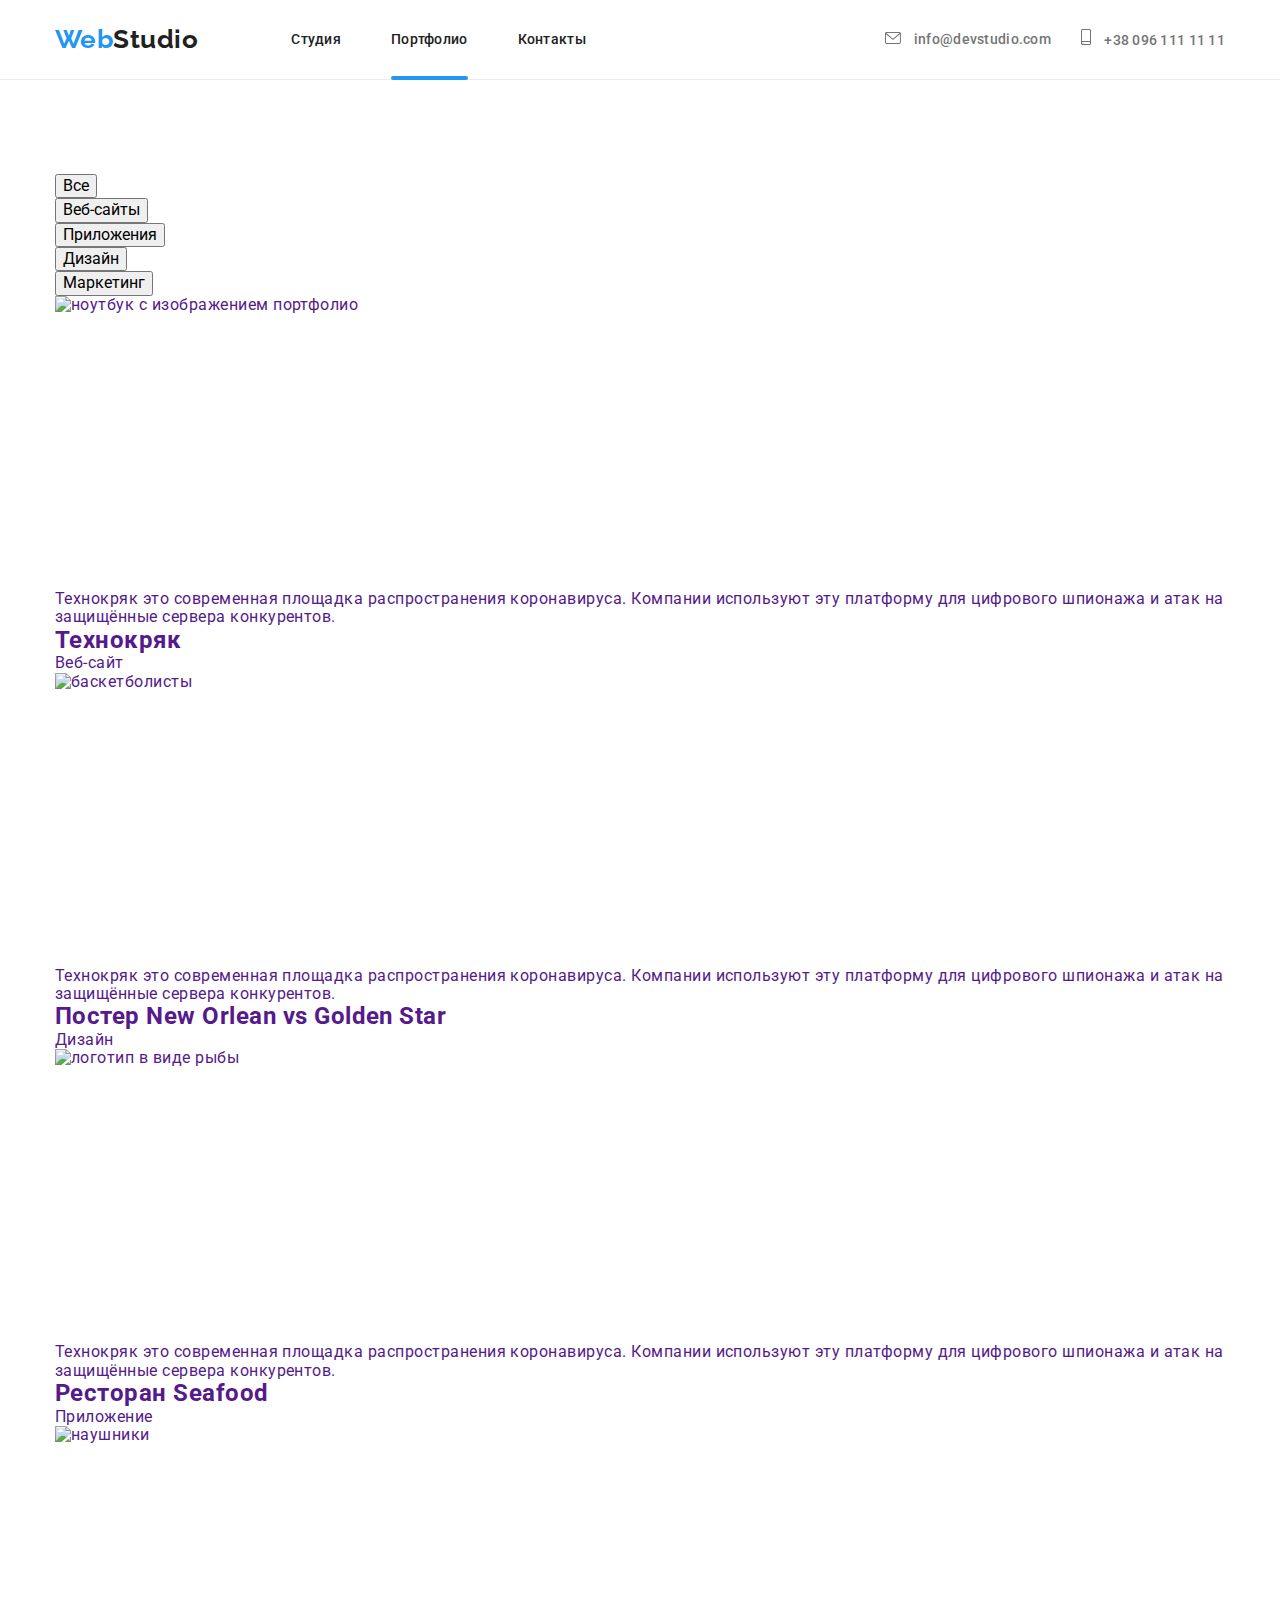
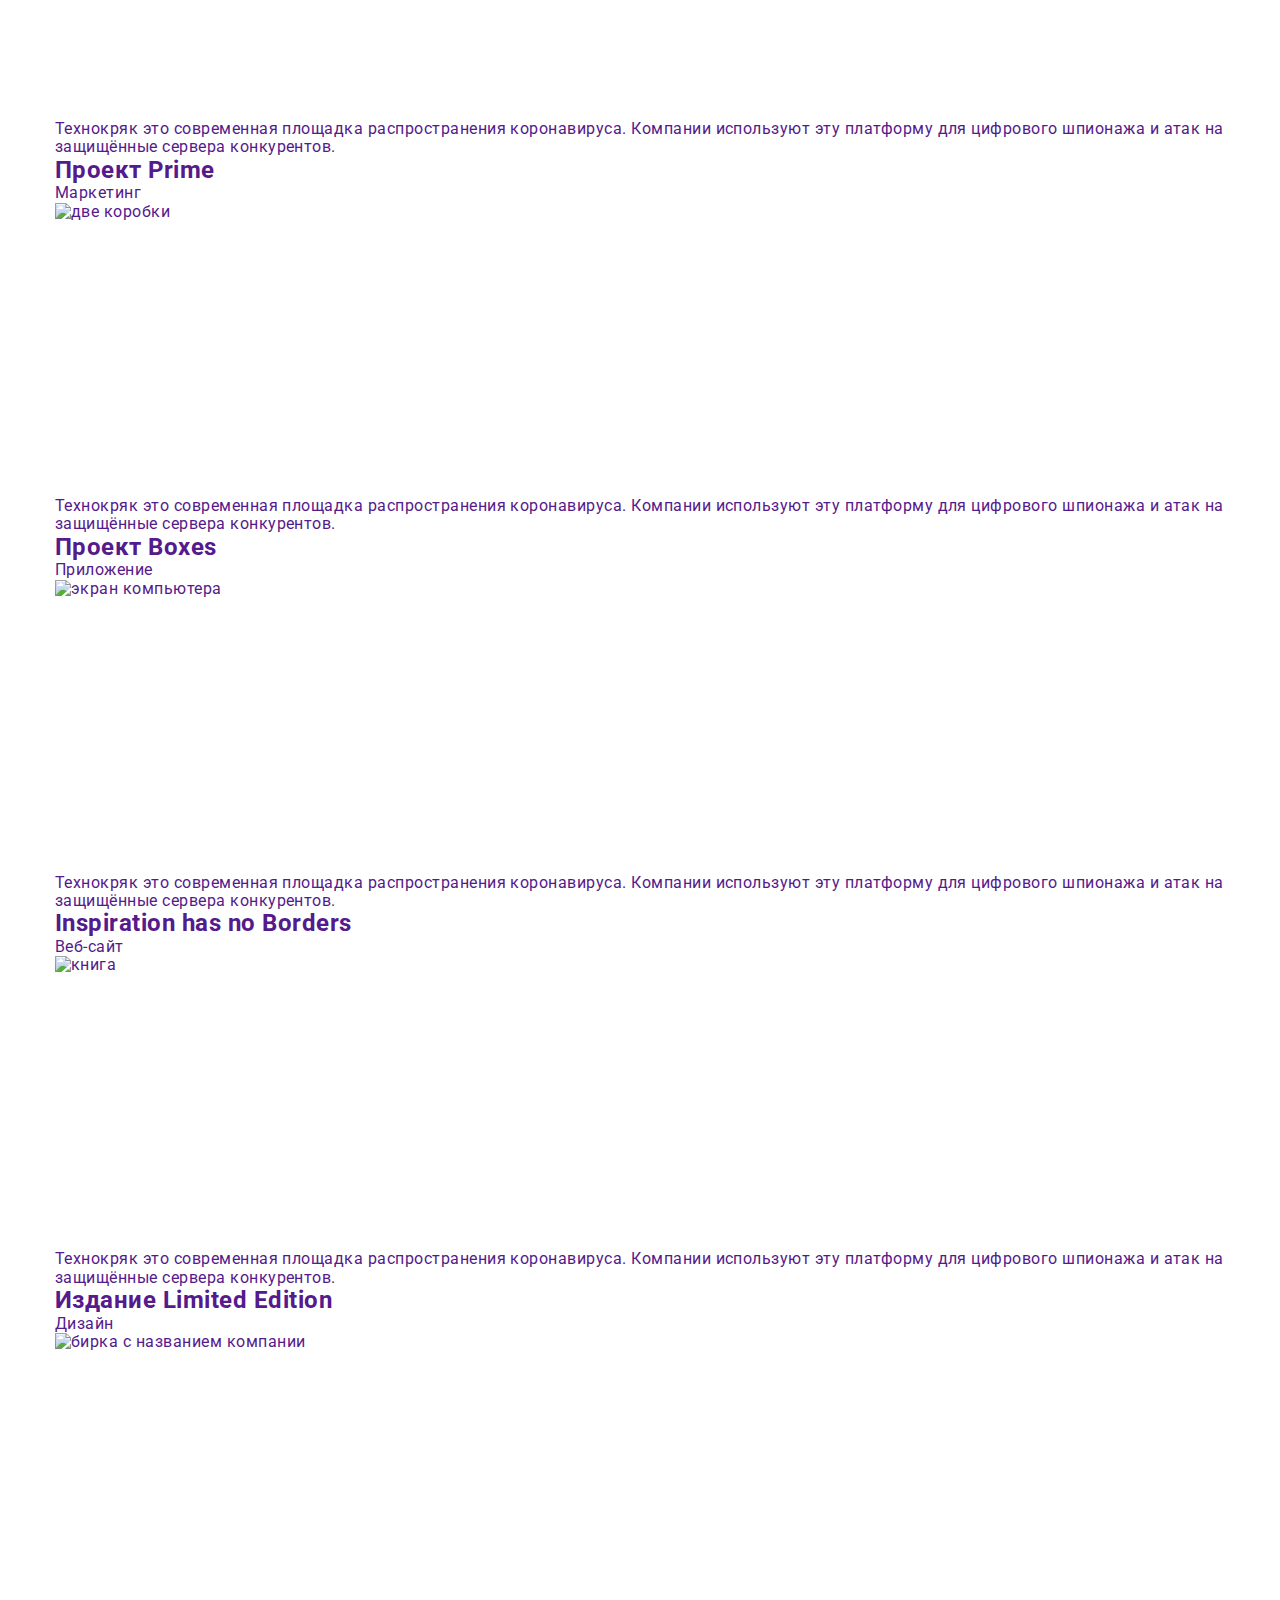
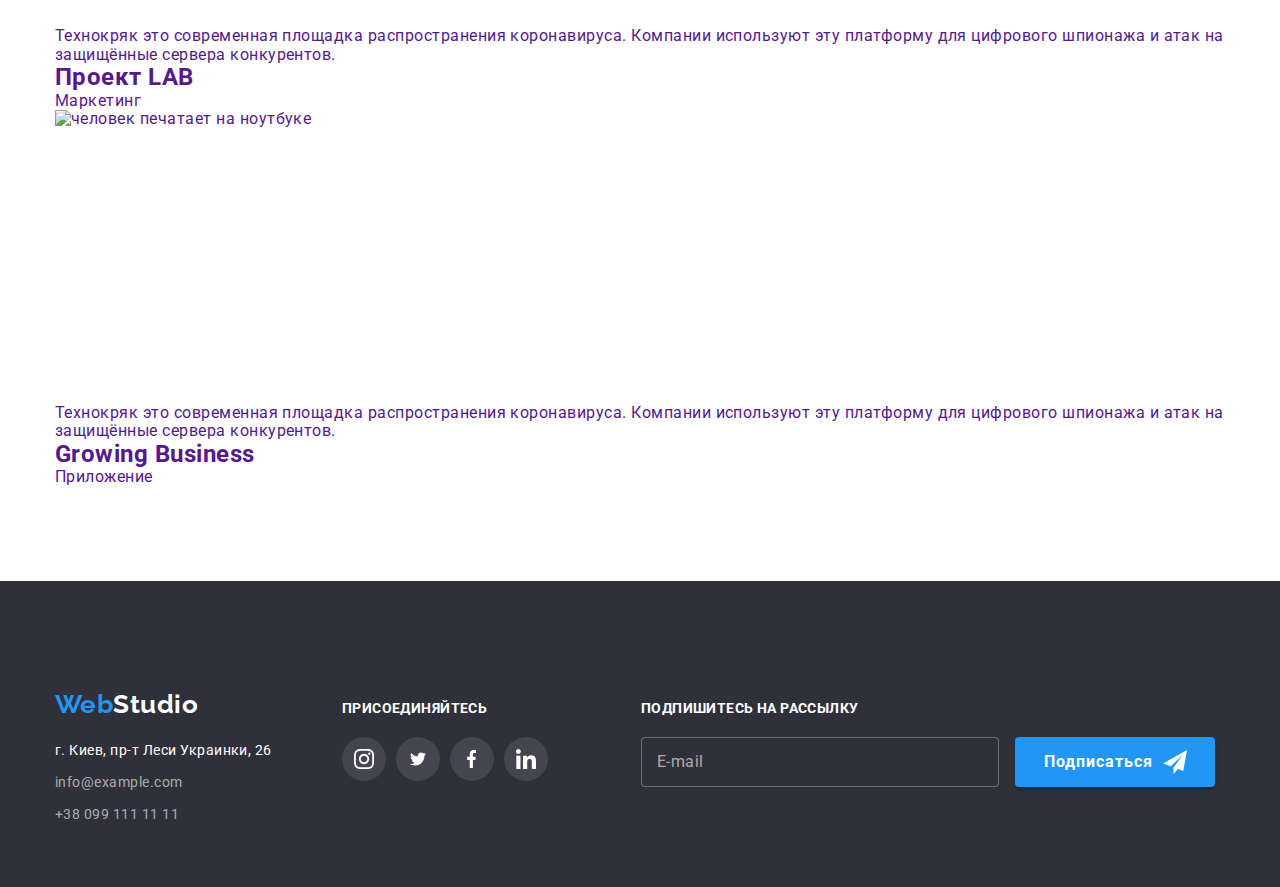
==== commit 2d0c06fa: "+" ====
--- a/portfolio.html
+++ b/portfolio.html
@@ -13,14 +13,14 @@
 </head>
 <body>
 
-<header class="header-border">
+<header class="header">
     <div class="container header-container">
         <nav>
             <a href="/" class="logo"><span class="logo__color">Web</span>Studio</a>
 
             <ul class="header-menu">
                 <li class="class-li header-menu__li">
-                    <a href="./index.html" class="header-menu__link">Студия</a>
+                    <a href="./index.html" class="header-menu__link ">Студия</a>
                 </li>
                 <li class="class-li header-menu__li">
                     <a href="" class="header-menu__link header-menu__portfolio">Портфолио</a>
@@ -30,6 +30,12 @@
                 </li>
             </ul>
         </nav>
+
+        <button type="button" class="header-button" data-menu-button>
+            <svg class="header-button__svg">
+                <use href="./image/svg/icons.svg#icon-header-open"></use>
+            </svg>
+        </button>
 
         <ul class="header-contact">
 
@@ -47,6 +53,40 @@
             </li>
         </ul>
     </div>
+
+    <div class="mobile-menu" data-menu>
+
+        <button type="button" class="header-close" data-menu-close>
+            <svg class="header-close__svg">
+                <use href="./image/svg/icons.svg#icon-header-close"></use>
+            </svg>
+        </button>
+
+        <ul class="mobile-menu__list">
+            <li class="class-li mobile-menu__li">
+                <a href="./index.html" class="mobile-menu__link link">Студия</a>
+            </li>
+            <li class="class-li mobile-menu__li">
+                <a href="./portfolio.html" class="mobile-menu__link link">Портфолио</a>
+            </li>
+            <li class="class-li mobile-menu__li">
+                <a href="" class="mobile-menu__link link">Контакты</a>
+            </li>
+        </ul>
+
+        <ul class="mobile-menu__contacts">
+            <li class="class-li"><a href="tel:+380961111111" class="menu-tel link">+38 096 111 11 11</a></li>
+            <li class="class-li"><a href="mailto:info@devstudio.com" class="menu-mail link">info@devstudio.com</a></li>
+        </ul>
+
+        <ul class="mobile-menu__network">
+            <li class="class-li li-social-network"><a href="" class="menu-social-network link">Instagram</a></li>
+            <li class="class-li li-social-network"><a href="" class="menu-social-network link">Twitter</a></li>
+            <li class="class-li li-social-network"><a href="" class="menu-social-network link">Facebook</a></li>
+            <li class="class-li li-social-network"><a href="" class="menu-social-network link">LinkedIn</a></li>
+        </ul>
+    </div>
+
 </header>
 
 <main>
@@ -194,51 +234,55 @@
 
 <footer class="footer-padding">
     <div class="container footer-flex">
-        <div class="footer-box-one">
-            <a href="/" class="logo"><span class="logo__color">Web</span><span class="logo__footer">Studio</span></a>
-            <address>
-                <ul class="footer-one">
-                    <li class="class-li"><a href="https://goo.gl/maps/QvJAkb335SzxtevH7" rel="noopener noofollow"
-                            target="_blank" class="footer-one__adress">г. Киев, пр-т Леси Украинки, 26</a></li>
-                    <li class="class-li"><a href="mailto:info@example.com"
-                            class="footer-one__contacts">info@example.com</a></li>
-                    <li class="class-li"><a href="tel:+380961111111" class="footer-one__contacts">+38 099 111 11 11</a>
+        <div class="footer-tablet">
+            <div class="footer-box-one">
+                <a href="/" class="logo"><span class="logo__color">Web</span><span
+                        class="logo__footer">Studio</span></a>
+                <address>
+                    <ul class="footer-one">
+                        <li class="class-li"><a href="https://goo.gl/maps/QvJAkb335SzxtevH7" rel="noopener noofollow"
+                                target="_blank" class="footer-one__adress">г. Киев, пр-т Леси Украинки, 26</a></li>
+                        <li class="class-li"><a href="mailto:info@example.com"
+                                class="footer-one__contacts">info@example.com</a>
+                        </li>
+                        <li class="class-li"><a href="tel:+380961111111" class="footer-one__contacts">+38 099 111 11
+                                11</a></li>
+                    </ul>
+                </address>
+            </div>
+            <div class="footer-box-two">
+                <b class="icon-heading">присоединяйтесь</b>
+                <ul class="footer-list">
+                    <li class="class-li">
+                        <a href="" class="footer-list__link link">
+                            <svg class="footer-list__icon" width="20px" height="20px">
+                                <use href="./image/svg/sprite.svg#icon-instagram"></use>
+                            </svg>
+                        </a>
+                    </li>
+                    <li class="class-li">
+                        <a href="" class="footer-list__link link">
+                            <svg class="footer-list__icon" width="20px" height="16px">
+                                <use href="./image/svg/sprite.svg#icon-twitter"></use>
+                            </svg>
+                        </a>
+                    </li>
+                    <li class="class-li">
+                        <a href="" class="footer-list__link link">
+                            <svg class="footer-list__icon" width="10px" height="20px">
+                                <use href="./image/svg/sprite.svg#icon-facebook"></use>
+                            </svg>
+                        </a>
+                    </li>
+                    <li class="class-li">
+                        <a href="" class="footer-list__link link">
+                            <svg class="footer-list__icon" width="20px" height="20px">
+                                <use href="./image/svg/sprite.svg#icon-linkedin"></use>
+                            </svg>
+                        </a>
                     </li>
                 </ul>
-            </address>
-        </div>
-        <div class="footer-box-two">
-            <b class="icon-heading">присоединяйтесь</b>
-            <ul class="footer-list">
-                <li class="class-li">
-                    <a href="" class="footer-list__link link">
-                        <svg class="footer-list__icon" width="20px" height="20px">
-                            <use href="./image/svg/sprite.svg#icon-instagram"></use>
-                        </svg>
-                    </a>
-                </li>
-                <li class="class-li">
-                    <a href="" class="footer-list__link link">
-                        <svg class="footer-list__icon" width="20px" height="16px">
-                            <use href="./image/svg/sprite.svg#icon-twitter"></use>
-                        </svg>
-                    </a>
-                </li>
-                <li class="class-li">
-                    <a href="" class="footer-list__link link">
-                        <svg class="footer-list__icon" width="10px" height="20px">
-                            <use href="./image/svg/sprite.svg#icon-facebook"></use>
-                        </svg>
-                    </a>
-                </li>
-                <li class="class-li">
-                    <a href="" class="footer-list__link link">
-                        <svg class="footer-list__icon" width="20px" height="20px">
-                            <use href="./image/svg/sprite.svg#icon-linkedin"></use>
-                        </svg>
-                    </a>
-                </li>
-            </ul>
+            </div>
         </div>
         <div class="footer-box-three">
             <form class="footer-form">
@@ -257,5 +301,7 @@
     </div>
 </footer>
 
+<script src="./js/mobile-menu.js"></script>
+
 </body>
 </html>--- a/css/main.min.css
+++ b/css/main.min.css
@@ -1,2 +1,2 @@
-:root{--body-color: #757575;--headlines-color: #212121;--primary-white-color: #ffffff;--secondary-color: #2196f3;--contact-color: #757575;--background-color-button: #f5f4fa;--icon-color: #afb1b8}body{background-color:var(--primary-white-color);color:var(--body-color);font-family:Roboto, sans-serif;letter-spacing:0.03em}h1,h2,h3,h4,h5,h6,p{margin:0}ul,ol{margin:0;padding:0}img{display:block}.link{-webkit-text-decoration-line:none;text-decoration-line:none}.class-li{list-style:none}textarea{resize:none}.visually-hidden{position:absolute !important;clip:rect(1px 1px 1px 1px);clip:rect(1px, 1px, 1px, 1px);padding:0 !important;border:0 !important;height:1px !important;width:1px !important;overflow:hidden}.container{width:100%;padding:0 15px;margin-left:auto;margin-right:auto}@media screen and (min-width: 480px){.container{width:480px}}@media screen and (min-width: 768px){.container{width:768px}}@media screen and (min-width: 1200px){.container{width:1200px}}.section{padding-bottom:94px;padding-top:94px}@media screen and (max-width: 1199px){.section{padding-bottom:60px;padding-top:60px}}.secondary-background{max-width:1600px;margin:0 auto;background-color:var(--background-color-button)}.center{text-align:center}.title-secondary{font-weight:700;font-size:36px;line-height:1.17;text-align:center;margin-bottom:50px;color:var(--headlines-color)}.header-menu{display:-webkit-box;display:-ms-flexbox;display:flex}.header-menu__link{position:relative;display:block;padding-top:32px;padding-bottom:32px;font-weight:500;font-size:14px;line-height:1.06;letter-spacing:0.02em;text-decoration:none;color:var(--headlines-color);-webkit-transition:color 250ms cubic-bezier(0.4, 0, 0.2, 1);transition:color 250ms cubic-bezier(0.4, 0, 0.2, 1)}.header-menu__link:hover,.header-menu__link:focus{color:var(--secondary-color)}.header-menu__studio::after{content:'';position:absolute;bottom:-1px;right:0;display:block;width:100%;height:4px;background-color:var(--secondary-color);border-radius:2px}.header-contact{display:-webkit-box;display:-ms-flexbox;display:flex;margin-left:auto}.header-contact__link{font-weight:500;font-size:12px;line-height:1.06;letter-spacing:0.02em;text-decoration:none;color:var(--contact-color);-webkit-transition:color 250ms cubic-bezier(0.4, 0, 0.2, 1);transition:color 250ms cubic-bezier(0.4, 0, 0.2, 1)}.header-contact__link:hover,.header-contact__link:focus{color:var(--secondary-color)}.header-contact__icon{fill:#757575;margin-right:10px;-webkit-transition:fill 250ms cubic-bezier(0.4, 0, 0.2, 1);transition:fill 250ms cubic-bezier(0.4, 0, 0.2, 1)}.header-contact__link:hover .header-contact__icon,.header-contact__link:focus .header-contact__icon{fill:var(--secondary-color)}.header-menu__portfolio::after{content:'';position:absolute;bottom:-1px;right:0;display:block;width:100%;height:4px;background-color:var(--secondary-color);border-radius:2px}.header-contact{display:none}.header-menu{display:none}.header{border-bottom:1px solid #ececec;padding-top:16px;padding-bottom:16px}.logo{font-family:Raleway, sans-serif;font-weight:700;font-size:24px;line-height:1.16;text-decoration:none;color:var(--headlines-color)}.logo__color{color:var(--secondary-color)}.header-container{display:-webkit-box;display:-ms-flexbox;display:flex;-webkit-box-align:center;-ms-flex-align:center;align-items:center;-webkit-box-pack:justify;-ms-flex-pack:justify;justify-content:space-between}.header-button{border:none;background-color:transparent;padding:0}.header-button__svg{width:40px;height:40px;fill:#212121}.header-button:hover .header-button__svg,.header-button:focus .header-button__svg{fill:#2196f3}.mobile-menu{display:-webkit-box;display:-ms-flexbox;display:flex;-webkit-box-orient:vertical;-webkit-box-direction:normal;-ms-flex-direction:column;flex-direction:column;position:fixed;top:0;left:50%;width:100vw;max-width:480px;height:100vh;background-color:#ffffff;-webkit-transform:translateY(-100%) translateX(-50%);transform:translateY(-100%) translateX(-50%);-webkit-transition:-webkit-transform 250ms cubic-bezier(0.4, 0, 0.2, 1);transition:-webkit-transform 250ms cubic-bezier(0.4, 0, 0.2, 1);transition:transform 250ms cubic-bezier(0.4, 0, 0.2, 1);transition:transform 250ms cubic-bezier(0.4, 0, 0.2, 1), -webkit-transform 250ms cubic-bezier(0.4, 0, 0.2, 1)}.mobile-menu__list{margin-top:48px;margin-left:40px}.mobile-menu__li+li{margin-top:32px}.mobile-menu__link{font-weight:500;font-size:40px;line-height:1.17;text-align:center;letter-spacing:0.02em;color:#212121}.mobile-menu__link:hover,.mobile-menu__link:focus{color:#2196f3}.mobile-menu__contacts{margin-top:auto;margin-left:40px}.mobile-menu__network{display:-webkit-box;display:-ms-flexbox;display:flex;margin-top:64px;margin-left:40px;margin-bottom:48px}.is-open{-webkit-transform:translateY(0) translateX(-50%);transform:translateY(0) translateX(-50%)}.header-close{position:absolute;top:10px;right:15px;border:none;background-color:transparent;padding:0}.header-close__svg{width:40px;height:40px;fill:#212121}.header-close:hover .header-close__svg,.header-close:focus .header-close__svg{fill:#2196f3}.menu-tel{display:block;margin-bottom:32px;font-weight:500;font-size:34px;line-height:1.17;letter-spacing:0.02em;color:#2196f3}.menu-mail{font-weight:500;font-size:24px;line-height:1.17;letter-spacing:0.02em;color:#757575}.menu-social-network{font-weight:500;font-size:18px;line-height:1.22;letter-spacing:0.02em;color:#2196f3}.li-social-network:not(:last-child){padding-right:10px}.li-social-network:not(:first-child){padding-left:10px}.li-social-network+li{border-left:1px solid rgba(33,33,33,0.2)}@media screen and (min-width: 768px){.header-button{display:none}.mobile-menu{display:none}.header-menu{display:block}.header-contact{display:block}.header-contact__li+li{margin-top:10px}.header-menu{display:-webkit-box;display:-ms-flexbox;display:flex;margin-left:88px}.header-menu__li+li{margin-left:50px}.header-container>nav{display:-webkit-box;display:-ms-flexbox;display:flex;-webkit-box-align:center;-ms-flex-align:center;align-items:center}.header-container{display:-webkit-box;display:-ms-flexbox;display:flex;-webkit-box-align:center;-ms-flex-align:center;align-items:center}.header{padding-top:0;padding-bottom:0}}@media screen and (min-width: 1200px){.header-menu{margin-left:93px}.logo{font-size:26px}.header-contact{display:-webkit-box;display:-ms-flexbox;display:flex;-webkit-box-align:center;-ms-flex-align:center;align-items:center}.header-contact__link{font-size:14px;line-height:1.06;letter-spacing:0.02em}.header-contact__li+li{margin-top:0;margin-left:30px}.header-container{-ms-flex-line-pack:center;align-content:center}}.hero{padding-top:118px;padding-bottom:118px;margin:0 auto;background-color:#2f303a;background-image:-webkit-gradient(linear, left top, left bottom, from(rgba(47,48,58,0.4)), to(rgba(47,48,58,0.4))),url(../image/mobile/HERO/Hero-img.jpg);background-image:linear-gradient(rgba(47,48,58,0.4), rgba(47,48,58,0.4)),url(../image/mobile/HERO/Hero-img.jpg);background-position:center;background-repeat:no-repeat;background-size:cover}.section-hero__title{margin:0 auto 30px;font-weight:900;font-size:26px;line-height:1.62;letter-spacing:0.06em;text-transform:uppercase;text-align:center;color:#ffffff}@media screen and (max-width: 1199px){.section-hero__title{max-width:360px}}@media screen and (min-width: 1200px){.section-hero__title{max-width:696px;font-size:44px;line-height:1.36}}.section-hero__button{display:inline-block;padding:10px 31px;width:200px;height:50px;margin:0 auto;background-color:var(--secondary-color);color:var(--primary-white-color);font-family:inherit;font-weight:700;font-size:16px;line-height:1.87;border-radius:4px;border:none;-webkit-box-align:center;-ms-flex-align:center;align-items:center;letter-spacing:0.06em;cursor:pointer}@media screen and (min-device-pixel-ratio: 2), (-webkit-min-device-pixel-ratio: 2), (min-resolution: 192dpi), (min-resolution: 2dppx){.hero{background-image:-webkit-gradient(linear, left top, left bottom, from(rgba(47,48,58,0.4)), to(rgba(47,48,58,0.4))),url(../image/mobile/HERO/Hero-img@2x.jpg);background-image:linear-gradient(rgba(47,48,58,0.4), rgba(47,48,58,0.4)),url(../image/mobile/HERO/Hero-img@2x.jpg)}}@media screen and (min-width: 768px){.hero{background-image:-webkit-gradient(linear, left top, left bottom, from(rgba(47,48,58,0.4)), to(rgba(47,48,58,0.4))),url(../image/tablet/HERO/Hero-img.jpg);background-image:linear-gradient(rgba(47,48,58,0.4), rgba(47,48,58,0.4)),url(../image/tablet/HERO/Hero-img.jpg)}}@media screen and (min-device-pixel-ratio: 2) and (min-width: 768px), screen and (-webkit-min-device-pixel-ratio: 2) and (min-width: 768px), screen and (min-resolution: 192dpi) and (min-width: 768px), screen and (min-resolution: 2dppx) and (min-width: 768px){.hero{background-image:-webkit-gradient(linear, left top, left bottom, from(rgba(47,48,58,0.4)), to(rgba(47,48,58,0.4))),url(../image/tablet/HERO/Hero-img@2x.jpg);background-image:linear-gradient(rgba(47,48,58,0.4), rgba(47,48,58,0.4)),url(../image/tablet/HERO/Hero-img@2x.jpg)}}@media screen and (min-width: 1200px){.hero{max-width:1600px;padding-top:200px;padding-bottom:200px;background-image:-webkit-gradient(linear, left top, left bottom, from(rgba(47,48,58,0.4)), to(rgba(47,48,58,0.4))),url(../image/desktop/HERO/hero.jpg);background-image:linear-gradient(rgba(47,48,58,0.4), rgba(47,48,58,0.4)),url(../image/desktop/HERO/hero.jpg)}}@media screen and (min-device-pixel-ratio: 2) and (min-width: 1200px), screen and (-webkit-min-device-pixel-ratio: 2) and (min-width: 1200px), screen and (min-resolution: 192dpi) and (min-width: 1200px), screen and (min-resolution: 2dppx) and (min-width: 1200px){.hero{background-image:-webkit-gradient(linear, left top, left bottom, from(rgba(47,48,58,0.4)), to(rgba(47,48,58,0.4))),url(../image/desktop/HERO/hero@2x.jpg);background-image:linear-gradient(rgba(47,48,58,0.4), rgba(47,48,58,0.4)),url(../image/desktop/HERO/hero@2x.jpg)}}.no-padding-bottom{padding-bottom:0}.benefits__li{max-width:450px}.benefits__li+li{margin-top:30px}.benefits__h{font-weight:700;font-size:14px;line-height:1.14;text-transform:uppercase;text-align:center;margin-bottom:10px;color:var(--headlines-color)}.benefits__text{font-size:14px;line-height:1.71}.benefits__icon{display:-webkit-box;display:-ms-flexbox;display:flex;-webkit-box-pack:center;-ms-flex-pack:center;justify-content:center;-webkit-box-align:center;-ms-flex-align:center;align-items:center;width:100%;height:120px;background-color:var(--background-color-button);border-radius:4px;margin-bottom:30px}@media screen and (min-width: 768px) and (max-width: 1199px){.benefits{display:-webkit-box;display:-ms-flexbox;display:flex;-ms-flex-wrap:wrap;flex-wrap:wrap;margin-left:-30px;margin-top:-30px}.benefits__li{-ms-flex-preferred-size:calc(100% / 2 - 30px);flex-basis:calc(100% / 2 - 30px);width:354px;margin-left:30px;margin-top:30px}.benefits__h{text-align:start}}@media screen and (min-width: 1200px){.benefits{display:-webkit-box;display:-ms-flexbox;display:flex;margin-top:0}.benefits__li{width:270px}.benefits__li+li{margin-top:0;margin-left:30px}.benefits__h{text-align:start}}.waw-doing{display:-webkit-box;display:-ms-flexbox;display:flex}.waw-doing__li+li{margin-left:30px}.waw-doing__li{position:relative}.waw-doing__p{position:absolute;bottom:0%;display:-webkit-box;display:-ms-flexbox;display:flex;-webkit-box-align:center;-ms-flex-align:center;align-items:center;-webkit-box-pack:center;-ms-flex-pack:center;justify-content:center;color:#ffffff;width:100%;height:70px;background:rgba(47,48,58,0.8)}.waw-doing__p>p{font-weight:bold;font-size:14px;line-height:1.14;letter-spacing:0.03em;text-transform:uppercase}.section-none{display:none}@media screen and (min-width: 1200px){.section-none{display:block}}.backdrop{position:fixed;top:0;left:0;width:100%;height:100%;background-color:rgba(0,0,0,0.2);opacity:1;-webkit-transition:opacity 250ms cubic-bezier(0.4, 0, 0.2, 1);transition:opacity 250ms cubic-bezier(0.4, 0, 0.2, 1)}.is-hidden{visibility:hidden;opacity:0;pointer-events:none}.is-hidden .modal{-webkit-transform:translate(-50%, -50%) scale(0.9);transform:translate(-50%, -50%) scale(0.9)}.modal{position:absolute;top:50%;left:50%;width:528px;height:581px;background-color:#ffffff;-webkit-box-shadow:0px 1px 3px rgba(0,0,0,0.12),0px 1px 1px rgba(0,0,0,0.14),0px 2px 1px rgba(0,0,0,0.2);box-shadow:0px 1px 3px rgba(0,0,0,0.12),0px 1px 1px rgba(0,0,0,0.14),0px 2px 1px rgba(0,0,0,0.2);border-radius:4px;-webkit-transform:translate(-50%, -50%) scale(1);transform:translate(-50%, -50%) scale(1);-webkit-transition:-webkit-transform 250ms cubic-bezier(0.4, 0, 0.2, 1);transition:-webkit-transform 250ms cubic-bezier(0.4, 0, 0.2, 1);transition:transform 250ms cubic-bezier(0.4, 0, 0.2, 1);transition:transform 250ms cubic-bezier(0.4, 0, 0.2, 1), -webkit-transform 250ms cubic-bezier(0.4, 0, 0.2, 1)}.modal__icon{position:absolute;top:0;right:0;width:30px;height:30px;margin-top:8px;margin-right:8px;border:1px solid rgba(0,0,0,0.1);border-radius:50%;background-color:#ffffff;cursor:pointer}.modal__icon--svg{-webkit-transition:fill 250ms cubic-bezier(0.4, 0, 0.2, 1);transition:fill 250ms cubic-bezier(0.4, 0, 0.2, 1)}.modal__icon:hover>.modal__icon--svg,.modal__icon:focus>.modal__icon--svg{fill:var(--secondary-color)}.modal__h{display:block;margin-top:40px;margin-bottom:12px;font-weight:bold;font-size:20px;line-height:1.15;text-align:center;letter-spacing:0.03em;color:#212121}.modal__form{width:100%;margin-left:auto;margin-right:auto;padding-left:40px;padding-right:40px}.form-comment{margin-bottom:20px}.form-field{display:-webkit-box;display:-ms-flexbox;display:flex;-webkit-box-orient:vertical;-webkit-box-direction:normal;-ms-flex-direction:column;flex-direction:column;margin-bottom:10px}.form-field textarea::-webkit-input-placeholder{font-weight:normal;font-size:12px;line-height:1.16;letter-spacing:0.01em;color:rgba(117,117,117,0.5)}.form-field textarea:-ms-input-placeholder{font-weight:normal;font-size:12px;line-height:1.16;letter-spacing:0.01em;color:rgba(117,117,117,0.5)}.form-field textarea::-ms-input-placeholder{font-weight:normal;font-size:12px;line-height:1.16;letter-spacing:0.01em;color:rgba(117,117,117,0.5)}.form-field textarea::placeholder{font-weight:normal;font-size:12px;line-height:1.16;letter-spacing:0.01em;color:rgba(117,117,117,0.5)}.form-field__comment{width:448px;height:120px;padding:12px 16px}.form-field__input{width:448px;height:40px;padding-left:42px}.form-field__label{margin-bottom:4px;font-weight:normal;font-size:12px;line-height:1.16;letter-spacing:0.01em;color:#757575}.form-field__input,.form-field__comment{border:1px solid rgba(33,33,33,0.2);border-radius:4px;-webkit-transition:border-color 250ms cubic-bezier(0.4, 0, 0.2, 1);transition:border-color 250ms cubic-bezier(0.4, 0, 0.2, 1)}.form-field__input:focus,.form-field__comment:focus{outline:none;border-color:var(--secondary-color)}.form-field__icons{position:relative}.form-field__svg{position:absolute;left:12px;bottom:50%;-webkit-transform:translateY(50%);transform:translateY(50%);-webkit-transition:fill 250ms cubic-bezier(0.4, 0, 0.2, 1);transition:fill 250ms cubic-bezier(0.4, 0, 0.2, 1)}.form-field__input:focus+.form-field__svg{fill:var(--secondary-color)}.form-policy{display:-webkit-box;display:-ms-flexbox;display:flex;-webkit-box-pack:center;-ms-flex-pack:center;justify-content:center}.form-policy__checkbox{position:absolute;width:1px;height:1px;margin:-1px;padding:0;overflow:hidden;border:0;clip:rect(0 0 0 0)}.form-policy__label{font-weight:normal;font-size:14px;line-height:1.7;letter-spacing:0.03em;color:#757575}.form-policy__icon{display:inline-block;margin-right:8px;-webkit-transition:fill 250ms cubic-bezier(0.4, 0, 0.2, 1),background-color 250ms cubic-bezier(0.4, 0, 0.2, 1);transition:fill 250ms cubic-bezier(0.4, 0, 0.2, 1),background-color 250ms cubic-bezier(0.4, 0, 0.2, 1)}.form-policy__checkbox:focus+.form-policy__icon{-webkit-box-shadow:0 0 0 2px var(--secondary-color);box-shadow:0 0 0 2px var(--secondary-color)}.form-policy__checkbox:checked+.form-policy__icon{background-color:var(--secondary-color);fill:var(--secondary-color);background-image:url(../image/svg/icon-check.svg);background-position:center;border-radius:2px;-webkit-box-shadow:none;box-shadow:none}.modal-button{display:block;width:200px;height:50px;margin-left:auto;margin-right:auto;margin-top:30px;color:#ffffff;background-color:var(--secondary-color);-webkit-box-shadow:0px 4px 4px rgba(0,0,0,0.15);box-shadow:0px 4px 4px rgba(0,0,0,0.15);border:none;border-radius:4px;cursor:pointer;-webkit-transition:background-color 250ms cubic-bezier(0.4, 0, 0.2, 1);transition:background-color 250ms cubic-bezier(0.4, 0, 0.2, 1)}.modal-button:hover,.modal-button:focus{background-color:#188ce8}
+:root{--body-color: #757575;--headlines-color: #212121;--primary-white-color: #ffffff;--secondary-color: #2196f3;--contact-color: #757575;--background-color-button: #f5f4fa;--icon-color: #afb1b8}body{background-color:var(--primary-white-color);color:var(--body-color);font-family:Roboto, sans-serif;letter-spacing:0.03em}h1,h2,h3,h4,h5,h6,p{margin:0}ul,ol{margin:0;padding:0}img{display:block}.link{-webkit-text-decoration-line:none;text-decoration-line:none}.class-li{list-style:none}textarea{resize:none}.visually-hidden{position:absolute !important;clip:rect(1px 1px 1px 1px);clip:rect(1px, 1px, 1px, 1px);padding:0 !important;border:0 !important;height:1px !important;width:1px !important;overflow:hidden}.container{width:100%;padding:0 15px;margin-left:auto;margin-right:auto}@media screen and (min-width: 480px){.container{width:480px}}@media screen and (min-width: 768px){.container{width:768px}}@media screen and (min-width: 1200px){.container{width:1200px}}.section{padding-bottom:94px;padding-top:94px}@media screen and (max-width: 1199px){.section{padding-bottom:60px;padding-top:60px}}.secondary-background{max-width:1600px;margin:0 auto;background-color:var(--background-color-button)}.center{text-align:center}.title-secondary{font-weight:700;font-size:36px;line-height:1.17;text-align:center;margin-bottom:50px;color:var(--headlines-color)}@media screen and (max-width: 1199px){.title-secondary{font-size:28px;margin-bottom:30px}}.header-menu{display:-webkit-box;display:-ms-flexbox;display:flex}.header-menu__link{position:relative;display:block;padding-top:32px;padding-bottom:32px;font-weight:500;font-size:14px;line-height:1.06;letter-spacing:0.02em;text-decoration:none;color:var(--headlines-color);-webkit-transition:color 250ms cubic-bezier(0.4, 0, 0.2, 1);transition:color 250ms cubic-bezier(0.4, 0, 0.2, 1)}.header-menu__link:hover,.header-menu__link:focus{color:var(--secondary-color)}.header-menu__studio::after{content:'';position:absolute;bottom:-1px;right:0;display:block;width:100%;height:4px;background-color:var(--secondary-color);border-radius:2px}.header-contact{display:-webkit-box;display:-ms-flexbox;display:flex;margin-left:auto}.header-contact__link{font-weight:500;font-size:12px;line-height:1.06;letter-spacing:0.02em;text-decoration:none;color:var(--contact-color);-webkit-transition:color 250ms cubic-bezier(0.4, 0, 0.2, 1);transition:color 250ms cubic-bezier(0.4, 0, 0.2, 1)}.header-contact__link:hover,.header-contact__link:focus{color:var(--secondary-color)}.header-contact__icon{fill:#757575;margin-right:10px;-webkit-transition:fill 250ms cubic-bezier(0.4, 0, 0.2, 1);transition:fill 250ms cubic-bezier(0.4, 0, 0.2, 1)}.header-contact__link:hover .header-contact__icon,.header-contact__link:focus .header-contact__icon{fill:var(--secondary-color)}.header-menu__portfolio::after{content:'';position:absolute;bottom:-1px;right:0;display:block;width:100%;height:4px;background-color:var(--secondary-color);border-radius:2px}.header-contact{display:none}.header-menu{display:none}.header{border-bottom:1px solid #ececec;padding-top:16px;padding-bottom:16px}.logo{font-family:Raleway, sans-serif;font-weight:700;font-size:24px;line-height:1.16;text-decoration:none;color:var(--headlines-color)}.logo__color{color:var(--secondary-color)}.header-container{display:-webkit-box;display:-ms-flexbox;display:flex;-webkit-box-align:center;-ms-flex-align:center;align-items:center;-webkit-box-pack:justify;-ms-flex-pack:justify;justify-content:space-between}.header-button{border:none;background-color:transparent;padding:0}.header-button__svg{width:40px;height:40px;fill:#212121}.header-button:hover .header-button__svg,.header-button:focus .header-button__svg{fill:#2196f3}.mobile-menu{display:-webkit-box;display:-ms-flexbox;display:flex;-webkit-box-orient:vertical;-webkit-box-direction:normal;-ms-flex-direction:column;flex-direction:column;position:fixed;top:0;left:50%;width:100vw;max-width:480px;height:100vh;background-color:#ffffff;-webkit-transform:translateY(-100%) translateX(-50%);transform:translateY(-100%) translateX(-50%);-webkit-transition:-webkit-transform 250ms cubic-bezier(0.4, 0, 0.2, 1);transition:-webkit-transform 250ms cubic-bezier(0.4, 0, 0.2, 1);transition:transform 250ms cubic-bezier(0.4, 0, 0.2, 1);transition:transform 250ms cubic-bezier(0.4, 0, 0.2, 1), -webkit-transform 250ms cubic-bezier(0.4, 0, 0.2, 1)}.mobile-menu__list{margin-top:48px;margin-left:40px}.mobile-menu__li+li{margin-top:32px}.mobile-menu__link{font-weight:500;font-size:40px;line-height:1.17;text-align:center;letter-spacing:0.02em;color:#212121}.mobile-menu__link:hover,.mobile-menu__link:focus{color:#2196f3}.mobile-menu__contacts{margin-top:auto;margin-left:40px}.mobile-menu__network{display:-webkit-box;display:-ms-flexbox;display:flex;margin-top:64px;margin-left:40px;margin-bottom:48px}.is-open{-webkit-transform:translateY(0) translateX(-50%);transform:translateY(0) translateX(-50%)}.header-close{position:absolute;top:10px;right:15px;border:none;background-color:transparent;padding:0}.header-close__svg{width:40px;height:40px;fill:#212121}.header-close:hover .header-close__svg,.header-close:focus .header-close__svg{fill:#2196f3}.menu-tel{display:block;margin-bottom:32px;font-weight:500;font-size:34px;line-height:1.17;letter-spacing:0.02em;color:#2196f3}.menu-mail{font-weight:500;font-size:24px;line-height:1.17;letter-spacing:0.02em;color:#757575}.menu-social-network{font-weight:500;font-size:18px;line-height:1.22;letter-spacing:0.02em;color:#2196f3}.li-social-network:not(:last-child){padding-right:10px}.li-social-network:not(:first-child){padding-left:10px}.li-social-network+li{border-left:1px solid rgba(33,33,33,0.2)}@media screen and (min-width: 768px){.header-button{display:none}.mobile-menu{display:none}.header-menu{display:block}.header-contact{display:block}.header-contact__li+li{margin-top:10px}.header-menu{display:-webkit-box;display:-ms-flexbox;display:flex;margin-left:88px}.header-menu__li+li{margin-left:50px}.header-container>nav{display:-webkit-box;display:-ms-flexbox;display:flex;-webkit-box-align:center;-ms-flex-align:center;align-items:center}.header-container{display:-webkit-box;display:-ms-flexbox;display:flex;-webkit-box-align:center;-ms-flex-align:center;align-items:center}.header{padding-top:0;padding-bottom:0}}@media screen and (min-width: 1200px){.header-menu{margin-left:93px}.logo{font-size:26px}.header-contact{display:-webkit-box;display:-ms-flexbox;display:flex;-webkit-box-align:center;-ms-flex-align:center;align-items:center}.header-contact__link{font-size:14px;line-height:1.06;letter-spacing:0.02em}.header-contact__li+li{margin-top:0;margin-left:30px}.header-container{-ms-flex-line-pack:center;align-content:center}}.hero{padding-top:118px;padding-bottom:118px;margin:0 auto;background-color:#2f303a;background-image:-webkit-gradient(linear, left top, left bottom, from(rgba(47,48,58,0.4)), to(rgba(47,48,58,0.4))),url(../image/mobile/HERO/Hero-img.jpg);background-image:linear-gradient(rgba(47,48,58,0.4), rgba(47,48,58,0.4)),url(../image/mobile/HERO/Hero-img.jpg);background-position:center;background-repeat:no-repeat;background-size:cover}.section-hero__title{margin:0 auto 30px;font-weight:900;font-size:26px;line-height:1.62;letter-spacing:0.06em;text-transform:uppercase;text-align:center;color:#ffffff}@media screen and (max-width: 1199px){.section-hero__title{max-width:360px}}@media screen and (min-width: 1200px){.section-hero__title{max-width:696px;font-size:44px;line-height:1.36}}.section-hero__button{display:inline-block;padding:10px 31px;width:200px;height:50px;margin:0 auto;background-color:var(--secondary-color);color:var(--primary-white-color);font-family:inherit;font-weight:700;font-size:16px;line-height:1.87;border-radius:4px;border:none;-webkit-box-align:center;-ms-flex-align:center;align-items:center;letter-spacing:0.06em;cursor:pointer}@media screen and (min-device-pixel-ratio: 2), (-webkit-min-device-pixel-ratio: 2), (min-resolution: 192dpi), (min-resolution: 2dppx){.hero{background-image:-webkit-gradient(linear, left top, left bottom, from(rgba(47,48,58,0.4)), to(rgba(47,48,58,0.4))),url(../image/mobile/HERO/Hero-img@2x.jpg);background-image:linear-gradient(rgba(47,48,58,0.4), rgba(47,48,58,0.4)),url(../image/mobile/HERO/Hero-img@2x.jpg)}}@media screen and (min-width: 768px){.hero{background-image:-webkit-gradient(linear, left top, left bottom, from(rgba(47,48,58,0.4)), to(rgba(47,48,58,0.4))),url(../image/tablet/HERO/Hero-img.jpg);background-image:linear-gradient(rgba(47,48,58,0.4), rgba(47,48,58,0.4)),url(../image/tablet/HERO/Hero-img.jpg)}}@media screen and (min-device-pixel-ratio: 2) and (min-width: 768px), screen and (-webkit-min-device-pixel-ratio: 2) and (min-width: 768px), screen and (min-resolution: 192dpi) and (min-width: 768px), screen and (min-resolution: 2dppx) and (min-width: 768px){.hero{background-image:-webkit-gradient(linear, left top, left bottom, from(rgba(47,48,58,0.4)), to(rgba(47,48,58,0.4))),url(../image/tablet/HERO/Hero-img@2x.jpg);background-image:linear-gradient(rgba(47,48,58,0.4), rgba(47,48,58,0.4)),url(../image/tablet/HERO/Hero-img@2x.jpg)}}@media screen and (min-width: 1200px){.hero{max-width:1600px;padding-top:200px;padding-bottom:200px;background-image:-webkit-gradient(linear, left top, left bottom, from(rgba(47,48,58,0.4)), to(rgba(47,48,58,0.4))),url(../image/desktop/HERO/hero.jpg);background-image:linear-gradient(rgba(47,48,58,0.4), rgba(47,48,58,0.4)),url(../image/desktop/HERO/hero.jpg)}}@media screen and (min-device-pixel-ratio: 2) and (min-width: 1200px), screen and (-webkit-min-device-pixel-ratio: 2) and (min-width: 1200px), screen and (min-resolution: 192dpi) and (min-width: 1200px), screen and (min-resolution: 2dppx) and (min-width: 1200px){.hero{background-image:-webkit-gradient(linear, left top, left bottom, from(rgba(47,48,58,0.4)), to(rgba(47,48,58,0.4))),url(../image/desktop/HERO/hero@2x.jpg);background-image:linear-gradient(rgba(47,48,58,0.4), rgba(47,48,58,0.4)),url(../image/desktop/HERO/hero@2x.jpg)}}.benefits__li{max-width:450px}.benefits__li+li{margin-top:30px}.benefits__h{font-weight:700;font-size:14px;line-height:1.14;text-transform:uppercase;text-align:center;margin-bottom:10px;color:var(--headlines-color)}.benefits__text{font-size:14px;line-height:1.71}.benefits__icon{display:-webkit-box;display:-ms-flexbox;display:flex;-webkit-box-pack:center;-ms-flex-pack:center;justify-content:center;-webkit-box-align:center;-ms-flex-align:center;align-items:center;width:100%;height:120px;background-color:var(--background-color-button);border-radius:4px;margin-bottom:30px}@media screen and (min-width: 768px) and (max-width: 1199px){.benefits{display:-webkit-box;display:-ms-flexbox;display:flex;-ms-flex-wrap:wrap;flex-wrap:wrap;margin-left:-30px;margin-top:-30px}.benefits__li{-ms-flex-preferred-size:calc(100% / 2 - 30px);flex-basis:calc(100% / 2 - 30px);width:354px;margin-left:30px;margin-top:30px}.benefits__h{text-align:start}}@media screen and (min-width: 1200px){.benefits{display:-webkit-box;display:-ms-flexbox;display:flex;margin-top:0}.benefits__li{width:270px}.benefits__li+li{margin-top:0;margin-left:30px}.benefits__h{text-align:start}.no-padding-bottom{padding-bottom:0}}.waw-doing{display:-webkit-box;display:-ms-flexbox;display:flex}.waw-doing__li+li{margin-left:30px}.waw-doing__li{position:relative}.waw-doing__p{position:absolute;bottom:0%;display:-webkit-box;display:-ms-flexbox;display:flex;-webkit-box-align:center;-ms-flex-align:center;align-items:center;-webkit-box-pack:center;-ms-flex-pack:center;justify-content:center;color:#ffffff;width:100%;height:70px;background:rgba(47,48,58,0.8)}.waw-doing__p>p{font-weight:bold;font-size:14px;line-height:1.14;letter-spacing:0.03em;text-transform:uppercase}.section-none{display:none}@media screen and (min-width: 1200px){.section-none{display:block}}.our-team__li{background-color:#ffffff;-webkit-box-shadow:0px 1px 3px rgba(0,0,0,0.12),0px 1px 1px rgba(0,0,0,0.14),0px 2px 1px rgba(0,0,0,0.2);box-shadow:0px 1px 3px rgba(0,0,0,0.12),0px 1px 1px rgba(0,0,0,0.14),0px 2px 1px rgba(0,0,0,0.2);border-radius:0px 0px 4px 4px}.our-team__li+li{margin-top:30px}.team-container{padding-top:30px;padding-bottom:30px}.team-container__personal{margin-bottom:10px;font-weight:500;font-size:16px;line-height:1.19;text-align:center;color:var(--headlines-color)}.team-container__text{display:block;font-size:16px;line-height:1.19;text-align:center}.team-list{margin-top:16px;display:-webkit-box;display:-ms-flexbox;display:flex;-webkit-box-align:center;-ms-flex-align:center;align-items:center;-webkit-box-pack:center;-ms-flex-pack:center;justify-content:center}.team-list>li+li{margin-left:10px}.team-list__icon{fill:var(--icon-color);-webkit-transition:fill 250ms cubic-bezier(0.4, 0, 0.2, 1);transition:fill 250ms cubic-bezier(0.4, 0, 0.2, 1)}.team-list__link:hover .team-list__icon,.team-list__link:focus .team-list__icon{fill:#ffffff}.team-list__link{display:-webkit-box;display:-ms-flexbox;display:flex;-webkit-box-pack:center;-ms-flex-pack:center;justify-content:center;-webkit-box-align:center;-ms-flex-align:center;align-items:center;width:44px;height:44px;border-radius:50%;background-color:#fff;-webkit-transition:background-color 250ms cubic-bezier(0.4, 0, 0.2, 1);transition:background-color 250ms cubic-bezier(0.4, 0, 0.2, 1)}.team-list__link:hover,.team-list__link:focus{background-color:#2196f3}@media screen and (min-width: 768px) and (max-width: 1199px){.our-team{display:-webkit-box;display:-ms-flexbox;display:flex;-ms-flex-wrap:wrap;flex-wrap:wrap;margin-left:-30px;margin-top:-30px}.our-team__li{-ms-flex-preferred-size:calc(100% / 2 - 30px);flex-basis:calc(100% / 2 - 30px);margin-left:30px;margin-top:30px}}@media screen and (min-width: 1200px){.our-team{display:-webkit-box;display:-ms-flexbox;display:flex}.our-team__li+li{margin-top:0;margin-left:30px}}.regular-clients{display:-webkit-box;display:-ms-flexbox;display:flex;-ms-flex-wrap:wrap;flex-wrap:wrap;margin-left:-30px;margin-top:-30px}.regular-clients>li{-ms-flex-preferred-size:calc(100% / 2 - 30px);flex-basis:calc(100% / 2 - 30px);margin-left:30px;margin-top:30px}.regular-clients__svg{fill:var(--icon-color);-webkit-transition:fill 250ms cubic-bezier(0.4, 0, 0.2, 1);transition:fill 250ms cubic-bezier(0.4, 0, 0.2, 1)}.regular-clients__border{width:170px;height:90px}.regular-clients__link{display:-webkit-box;display:-ms-flexbox;display:flex;-webkit-box-pack:center;-ms-flex-pack:center;justify-content:center;-webkit-box-align:center;-ms-flex-align:center;align-items:center;border:1px solid #afb1b8;border-radius:4px;width:100%;height:100%;-webkit-transition:border-color 250ms cubic-bezier(0.4, 0, 0.2, 1);transition:border-color 250ms cubic-bezier(0.4, 0, 0.2, 1)}.regular-clients__link:hover,.regular-clients__link:focus{border-color:var(--secondary-color);cursor:pointer}.regular-clients__link:hover .regular-clients__svg,.regular-clients__link:focus .regular-clients__svg{fill:var(--secondary-color)}@media screen and (min-width: 768px){.regular-clients>li{-ms-flex-preferred-size:calc(100% / 3 - 30px);flex-basis:calc(100% / 3 - 30px)}}@media screen and (min-width: 1200px){.regular-clients{display:-webkit-box;display:-ms-flexbox;display:flex;-ms-flex-wrap:nowrap;flex-wrap:nowrap;margin-left:0;margin-top:0}.regular-clients>li{-ms-flex-preferred-size:auto;flex-basis:auto;margin-left:0;margin-top:0}.regular-clients>li+li{margin-left:30px}}.footer-box-one>a{display:-webkit-box;display:-ms-flexbox;display:flex;-webkit-box-pack:center;-ms-flex-pack:center;justify-content:center}.logo__footer{color:var(--primary-white-color)}.footer-padding{margin:0 auto;padding-top:60px;padding-bottom:60px;background-color:#2f303a}.footer-one{margin-top:20px;text-align:center}.footer-one>li+li{margin-top:8px}.footer-one__adress{font-weight:normal;font-style:normal;font-size:14px;line-height:1.71;text-decoration:none;color:var(--primary-white-color)}.footer-one__contacts{font-weight:normal;font-style:normal;font-size:14px;line-height:1.71;text-decoration:none;color:rgba(255,255,255,0.6)}.icon-heading{display:block;margin-top:60px;margin-bottom:20px;font-weight:bold;font-size:14px;line-height:1.14;letter-spacing:0.03em;text-transform:uppercase;text-align:center;color:#fff}.footer-list{display:-webkit-box;display:-ms-flexbox;display:flex;-webkit-box-align:center;-ms-flex-align:center;align-items:center;-webkit-box-pack:center;-ms-flex-pack:center;justify-content:center}.footer-list>li+li{margin-left:10px}.footer-list__icon{fill:#ffffff}.footer-list__link{display:-webkit-box;display:-ms-flexbox;display:flex;-webkit-box-pack:center;-ms-flex-pack:center;justify-content:center;-webkit-box-align:center;-ms-flex-align:center;align-items:center;width:44px;height:44px;border-radius:50%;background-color:rgba(255,255,255,0.1);-webkit-transition:background-color 250ms cubic-bezier(0.4, 0, 0.2, 1);transition:background-color 250ms cubic-bezier(0.4, 0, 0.2, 1)}.footer-list__link:hover,.footer-list__link:focus{background-color:var(--secondary-color)}.footer-form input::-webkit-input-placeholder{font-weight:normal;font-size:16px;line-height:1.25;letter-spacing:0.03em;color:rgba(255,255,255,0.6)}.footer-form input:-ms-input-placeholder{font-weight:normal;font-size:16px;line-height:1.25;letter-spacing:0.03em;color:rgba(255,255,255,0.6)}.footer-form input::-ms-input-placeholder{font-weight:normal;font-size:16px;line-height:1.25;letter-spacing:0.03em;color:rgba(255,255,255,0.6)}.footer-form input::placeholder{font-weight:normal;font-size:16px;line-height:1.25;letter-spacing:0.03em;color:rgba(255,255,255,0.6)}.footer-form__mail{display:block;margin-right:auto;margin-left:auto;width:100%;max-width:450px;height:50px;margin-bottom:20px;padding-left:15px;background-color:#2f303a;border:1px solid rgba(255,255,255,0.3);border-radius:4px;color:#ffffff}.footer-form__button{width:200px;height:50px;background-color:var(--secondary-color);border:none;-webkit-box-shadow:0px 4px 4px rgba(0,0,0,0.15);box-shadow:0px 4px 4px rgba(0,0,0,0.15);border-radius:4px;font-weight:bold;font-size:16px;line-height:1.87;letter-spacing:0.06em;text-align:start;padding-left:29px;color:#ffffff;cursor:pointer;-webkit-transition:background-color 250ms cubic-bezier(0.4, 0, 0.2, 1);transition:background-color 250ms cubic-bezier(0.4, 0, 0.2, 1)}.footer-form__button:hover,.footer-form__button:focus{background-color:#188ce8}.footer-form__icon{position:relative;display:inline-block;left:50%;-webkit-transform:translate(-50%, 0);transform:translate(-50%, 0)}.footer-form__svg{position:absolute;display:block;right:28px;top:50%;-webkit-transform:translateY(-50%);transform:translateY(-50%)}@media screen and (min-width: 768px){.footer-tablet{display:-webkit-box;display:-ms-flexbox;display:flex;-webkit-box-align:baseline;-ms-flex-align:baseline;align-items:baseline}.footer-box-one{margin-left:76px}.footer-box-two{margin-left:165px}}@media screen and (min-width: 1200px){.footer-flex{display:-webkit-box;display:-ms-flexbox;display:flex;-webkit-box-align:baseline;-ms-flex-align:baseline;align-items:baseline}.footer-box-one{margin-left:0px;margin-right:70px}.footer-box-two{margin-left:0px;margin-right:93px}.footer-padding{max-width:1600px}.footer-one{text-align:start}.footer-box-one>a{display:block}.footer-form__mail{display:inline-block;margin-left:0;margin-right:0;width:358px}.footer-form__icon{margin-left:12px;left:0;-webkit-transform:translate(0, 0);transform:translate(0, 0)}.icon-heading{text-align:start}}.backdrop{position:fixed;top:0;left:0;width:100%;height:100%;background-color:rgba(0,0,0,0.2);opacity:1;-webkit-transition:opacity 250ms cubic-bezier(0.4, 0, 0.2, 1);transition:opacity 250ms cubic-bezier(0.4, 0, 0.2, 1)}.is-hidden{visibility:hidden;opacity:0;pointer-events:none}.is-hidden .modal{-webkit-transform:translate(-50%, -50%) scale(0.9);transform:translate(-50%, -50%) scale(0.9)}.modal{position:absolute;top:50%;left:50%;width:528px;height:581px;background-color:#ffffff;-webkit-box-shadow:0px 1px 3px rgba(0,0,0,0.12),0px 1px 1px rgba(0,0,0,0.14),0px 2px 1px rgba(0,0,0,0.2);box-shadow:0px 1px 3px rgba(0,0,0,0.12),0px 1px 1px rgba(0,0,0,0.14),0px 2px 1px rgba(0,0,0,0.2);border-radius:4px;-webkit-transform:translate(-50%, -50%) scale(1);transform:translate(-50%, -50%) scale(1);-webkit-transition:-webkit-transform 250ms cubic-bezier(0.4, 0, 0.2, 1);transition:-webkit-transform 250ms cubic-bezier(0.4, 0, 0.2, 1);transition:transform 250ms cubic-bezier(0.4, 0, 0.2, 1);transition:transform 250ms cubic-bezier(0.4, 0, 0.2, 1), -webkit-transform 250ms cubic-bezier(0.4, 0, 0.2, 1)}.modal__icon{position:absolute;top:0;right:0;width:30px;height:30px;margin-top:8px;margin-right:8px;border:1px solid rgba(0,0,0,0.1);border-radius:50%;background-color:#ffffff;cursor:pointer}.modal__icon--svg{-webkit-transition:fill 250ms cubic-bezier(0.4, 0, 0.2, 1);transition:fill 250ms cubic-bezier(0.4, 0, 0.2, 1)}.modal__icon:hover>.modal__icon--svg,.modal__icon:focus>.modal__icon--svg{fill:var(--secondary-color)}.modal__h{display:block;margin-top:40px;margin-bottom:12px;font-weight:bold;font-size:20px;line-height:1.15;text-align:center;letter-spacing:0.03em;color:#212121}.modal__form{width:100%;margin-left:auto;margin-right:auto;padding-left:40px;padding-right:40px}.form-comment{margin-bottom:20px}.form-field{display:-webkit-box;display:-ms-flexbox;display:flex;-webkit-box-orient:vertical;-webkit-box-direction:normal;-ms-flex-direction:column;flex-direction:column;margin-bottom:10px}.form-field textarea::-webkit-input-placeholder{font-weight:normal;font-size:12px;line-height:1.16;letter-spacing:0.01em;color:rgba(117,117,117,0.5)}.form-field textarea:-ms-input-placeholder{font-weight:normal;font-size:12px;line-height:1.16;letter-spacing:0.01em;color:rgba(117,117,117,0.5)}.form-field textarea::-ms-input-placeholder{font-weight:normal;font-size:12px;line-height:1.16;letter-spacing:0.01em;color:rgba(117,117,117,0.5)}.form-field textarea::placeholder{font-weight:normal;font-size:12px;line-height:1.16;letter-spacing:0.01em;color:rgba(117,117,117,0.5)}.form-field__comment{width:448px;height:120px;padding:12px 16px}.form-field__input{width:448px;height:40px;padding-left:42px}.form-field__label{margin-bottom:4px;font-weight:normal;font-size:12px;line-height:1.16;letter-spacing:0.01em;color:#757575}.form-field__input,.form-field__comment{border:1px solid rgba(33,33,33,0.2);border-radius:4px;-webkit-transition:border-color 250ms cubic-bezier(0.4, 0, 0.2, 1);transition:border-color 250ms cubic-bezier(0.4, 0, 0.2, 1)}.form-field__input:focus,.form-field__comment:focus{outline:none;border-color:var(--secondary-color)}.form-field__icons{position:relative}.form-field__svg{position:absolute;left:12px;bottom:50%;-webkit-transform:translateY(50%);transform:translateY(50%);-webkit-transition:fill 250ms cubic-bezier(0.4, 0, 0.2, 1);transition:fill 250ms cubic-bezier(0.4, 0, 0.2, 1)}.form-field__input:focus+.form-field__svg{fill:var(--secondary-color)}.form-policy{display:-webkit-box;display:-ms-flexbox;display:flex;-webkit-box-pack:center;-ms-flex-pack:center;justify-content:center}.form-policy__checkbox{position:absolute;width:1px;height:1px;margin:-1px;padding:0;overflow:hidden;border:0;clip:rect(0 0 0 0)}.form-policy__label{font-weight:normal;font-size:14px;line-height:1.7;letter-spacing:0.03em;color:#757575}.form-policy__icon{display:inline-block;margin-right:8px;-webkit-transition:fill 250ms cubic-bezier(0.4, 0, 0.2, 1),background-color 250ms cubic-bezier(0.4, 0, 0.2, 1);transition:fill 250ms cubic-bezier(0.4, 0, 0.2, 1),background-color 250ms cubic-bezier(0.4, 0, 0.2, 1)}.form-policy__checkbox:focus+.form-policy__icon{-webkit-box-shadow:0 0 0 2px var(--secondary-color);box-shadow:0 0 0 2px var(--secondary-color)}.form-policy__checkbox:checked+.form-policy__icon{background-color:var(--secondary-color);fill:var(--secondary-color);background-image:url(../image/svg/icon-check.svg);background-position:center;border-radius:2px;-webkit-box-shadow:none;box-shadow:none}.modal-button{display:block;width:200px;height:50px;margin-left:auto;margin-right:auto;margin-top:30px;color:#ffffff;background-color:var(--secondary-color);-webkit-box-shadow:0px 4px 4px rgba(0,0,0,0.15);box-shadow:0px 4px 4px rgba(0,0,0,0.15);border:none;border-radius:4px;cursor:pointer;-webkit-transition:background-color 250ms cubic-bezier(0.4, 0, 0.2, 1);transition:background-color 250ms cubic-bezier(0.4, 0, 0.2, 1)}.modal-button:hover,.modal-button:focus{background-color:#188ce8}
 /*# sourceMappingURL=main.min.css.map */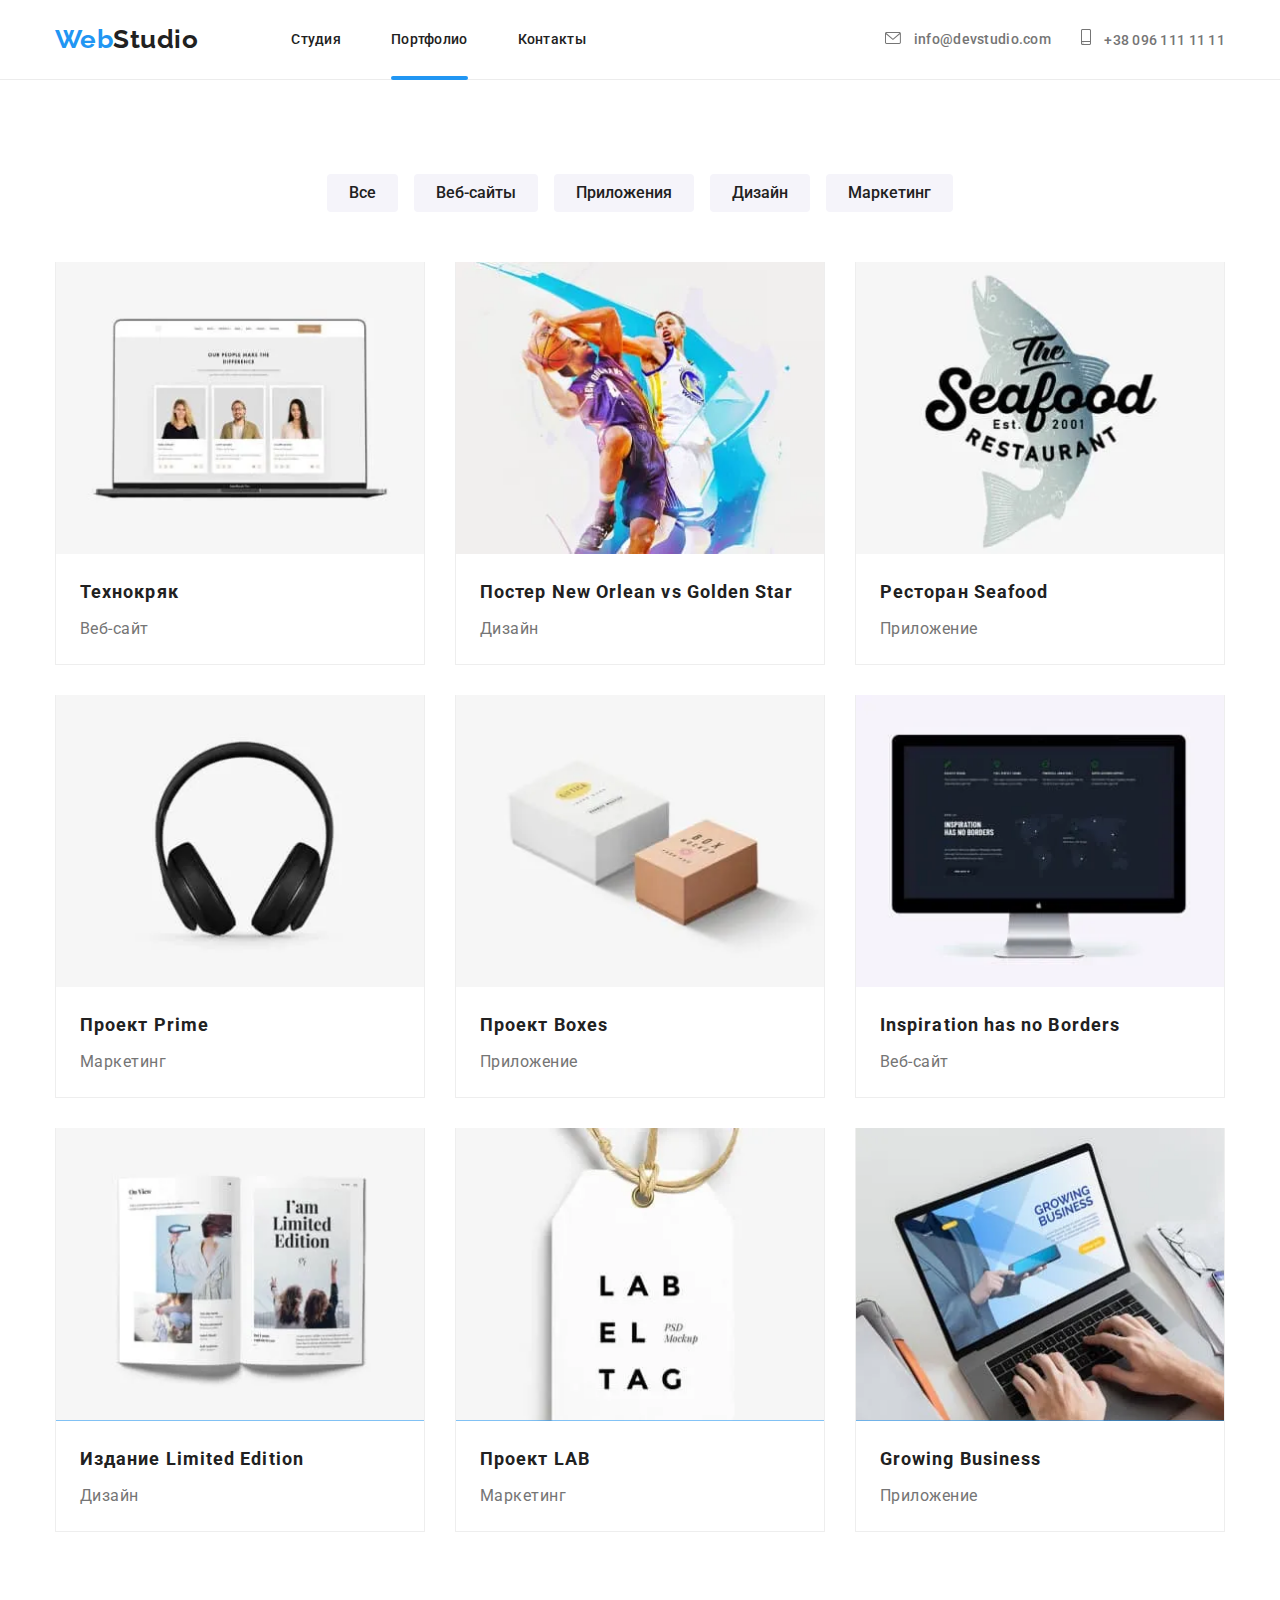
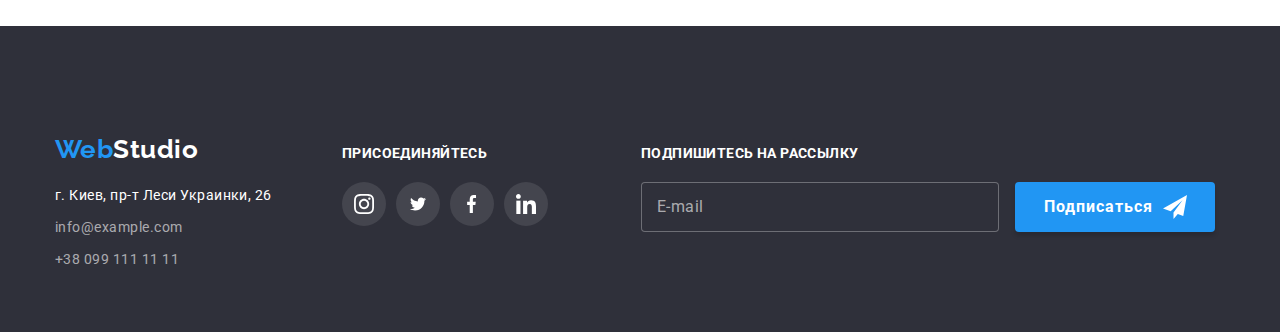
==== commit e36c035b: "Домашнее задание № 8 готово" ====
--- a/portfolio.html
+++ b/portfolio.html
@@ -95,18 +95,35 @@
             <h1 class="visually-hidden">Портфолио</h1>
             
             <ul class="portfolio-filter">
-                <li class="class-li"><button type="button" class="button-filter">Все</button></li>
-                <li class="class-li"><button type="button" class="button-filter">Веб-сайты</button></li>
-                <li class="class-li"><button type="button" class="button-filter">Приложения</button></li>
-                <li class="class-li"><button type="button" class="button-filter">Дизайн</button></li>
-                <li class="class-li"><button type="button" class="button-filter">Маркетинг</button></li>
+                <li class="class-li portfolio-filter__button"><button type="button" class="button-filter">Все</button></li>
+                <li class="class-li portfolio-filter__button"><button type="button" class="button-filter">Веб-сайты</button></li>
+                <li class="class-li portfolio-filter__button"><button type="button" class="button-filter">Приложения</button></li>
+                <li class="class-li portfolio-filter__button"><button type="button" class="button-filter">Дизайн</button></li>
+                <li class="class-li portfolio-filter__button"><button type="button" class="button-filter">Маркетинг</button></li>
             </ul>
             
             <ul class="portfolio-card">
                 <li class="class-li portfolio-card__container">
                     <a href="" class="link portfolio-link">
                         <div class="portfolio-overlay">
-                            <img src="./image/portfolio/portfolio-1.jpg" alt="ноутбук с изображением портфолио" width="370px" height="294px">
+
+                            <picture>
+                                <source srcset="./image/desktop/portfolio/portfolio-one.webp 1x, ./image/desktop/portfolio/portfolio-one@2x.webp 2x"
+                                    media="(min-width: 1200px)" type="image/webp">
+                                <source srcset="./image/desktop/portfolio/portfolio-one.jpg 1x, ./image/desktop/portfolio/portfolio-one@2x.jpg 2x"
+                                    media="(min-width: 1200px)">
+                                <source srcset="./image/tablet/portfolio/portfolio-one.webp 1x, ./image/tablet/portfolio/portfolio-one@2x.webp 2x"
+                                    media="(min-width: 768px)" type="image/webp">
+                                <source srcset="./image/tablet/portfolio/portfolio-one.jpg 1x, ./image/tablet/portfolio/portfolio-one@2x.jpg 2x"
+                                    media="(min-width: 768px)">
+                                <source srcset="./image/mobile/portfolio/portfolio-one.webp 1x, ./image/mobile/portfolio/portfolio-one@2x.webp 2x"
+                                    media="(min-width: 320px)" type="image/webp">
+                                <source srcset="./image/mobile/portfolio/portfolio-one.jpg 1x, ./image/mobile/portfolio/portfolio-one@2x.jpg 2x"
+                                    media="(min-width: 320px)">
+                            
+                                <img src="./image/mobile/portfolio/portfolio-one.jpg" alt="ноутбук">
+                            </picture>
+
                             <p class="portfolio-overlay__p">Технокряк это современная площадка распространения коронавируса. Компании используют эту
                                 платформу для цифрового
                                 шпионажа и атак на защищённые сервера конкурентов.</p>
@@ -120,7 +137,24 @@
                 <li class="class-li portfolio-card__container">
                     <a href="" class="link portfolio-link">
                         <div class="portfolio-overlay">
-                            <img src="./image/portfolio/portfolio-2.jpg" alt="баскетболисты" width="370px" height="294px">
+
+                            <picture>
+                                <source srcset="./image/desktop/portfolio/portfolio-two.webp 1x, ./image/desktop/portfolio/portfolio-two@2x.webp 2x"
+                                    media="(min-width: 1200px)" type="image/webp">
+                                <source srcset="./image/desktop/portfolio/portfolio-two.jpg 1x, ./image/desktop/portfolio/portfolio-two@2x.jpg 2x"
+                                    media="(min-width: 1200px)">
+                                <source srcset="./image/tablet/portfolio/portfolio-two.webp 1x, ./image/tablet/portfolio/portfolio-two@2x.webp 2x"
+                                    media="(min-width: 768px)" type="image/webp">
+                                <source srcset="./image/tablet/portfolio/portfolio-two.jpg 1x, ./image/tablet/portfolio/portfolio-two@2x.jpg 2x"
+                                    media="(min-width: 768px)">
+                                <source srcset="./image/mobile/portfolio/portfolio-two.webp 1x, ./image/mobile/portfolio/portfolio-two@2x.webp 2x"
+                                    media="(min-width: 320px)" type="image/webp">
+                                <source srcset="./image/mobile/portfolio/portfolio-two.jpg 1x, ./image/mobile/portfolio/portfolio-two@2x.jpg 2x"
+                                    media="(min-width: 320px)">
+                            
+                                <img src="./image/mobile/portfolio/portfolio-two.jpg" alt="баскетболист">
+                            </picture>
+                            
                             <p class="portfolio-overlay__p">Технокряк это современная площадка распространения коронавируса. Компании используют эту
                                 платформу для цифрового
                                 шпионажа и атак на защищённые сервера конкурентов.</p>
@@ -134,7 +168,22 @@
                 <li class="class-li portfolio-card__container">
                     <a href="" class="link portfolio-link">
                         <div class="portfolio-overlay">
-                            <img src="./image/portfolio/portfolio-3.jpg" alt="логотип в виде рыбы" width="370px" height="294px">
+                            <picture>
+                                <source srcset="./image/desktop/portfolio/portfolio-three.webp 1x, ./image/desktop/portfolio/portfolio-three@2x.webp 2x"
+                                    media="(min-width: 1200px)" type="image/webp">
+                                <source srcset="./image/desktop/portfolio/portfolio-three.jpg 1x, ./image/desktop/portfolio/portfolio-three@2x.jpg 2x"
+                                    media="(min-width: 1200px)">
+                                <source srcset="./image/tablet/portfolio/portfolio-three.webp 1x, ./image/tablet/portfolio/portfolio-three@2x.webp 2x"
+                                    media="(min-width: 768px)" type="image/webp">
+                                <source srcset="./image/tablet/portfolio/portfolio-three.jpg 1x, ./image/tablet/portfolio/portfolio-three@2x.jpg 2x"
+                                    media="(min-width: 768px)">
+                                <source srcset="./image/mobile/portfolio/portfolio-three.webp 1x, ./image/mobile/portfolio/portfolio-three@2x.webp 2x"
+                                    media="(min-width: 320px)" type="image/webp">
+                                <source srcset="./image/mobile/portfolio/portfolio-three.jpg 1x, ./image/mobile/portfolio/portfolio-three@2x.jpg 2x"
+                                    media="(min-width: 320px)">
+                            
+                                <img src="./image/mobile/portfolio/portfolio-three.jpg" alt="логотип в виде рыбы">
+                            </picture>
                             <p class="portfolio-overlay__p">Технокряк это современная площадка распространения коронавируса. Компании используют эту
                                 платформу для цифрового
                                 шпионажа и атак на защищённые сервера конкурентов.</p>
@@ -148,7 +197,22 @@
                 <li class="class-li portfolio-card__container">
                     <a href="" class="link portfolio-link">
                         <div class="portfolio-overlay">
-                            <img src="./image/portfolio/portfolio-4.jpg" alt="наушники" width="370px" height="294px">
+                            <picture>
+                                <source srcset="./image/desktop/portfolio/portfolio-four.webp 1x, ./image/desktop/portfolio/portfolio-four@2x.webp 2x"
+                                    media="(min-width: 1200px)" type="image/webp">
+                                <source srcset="./image/desktop/portfolio/portfolio-four.jpg 1x, ./image/desktop/portfolio/portfolio-four@2x.jpg 2x"
+                                    media="(min-width: 1200px)">
+                                <source srcset="./image/tablet/portfolio/portfolio-four.webp 1x, ./image/tablet/portfolio/portfolio-four@2x.webp 2x"
+                                    media="(min-width: 768px)" type="image/webp">
+                                <source srcset="./image/tablet/portfolio/portfolio-four.jpg 1x, ./image/tablet/portfolio/portfolio-four@2x.jpg 2x"
+                                    media="(min-width: 768px)">
+                                <source srcset="./image/mobile/portfolio/portfolio-four.webp 1x, ./image/mobile/portfolio/portfolio-four@2x.webp 2x"
+                                    media="(min-width: 320px)" type="image/webp">
+                                <source srcset="./image/mobile/portfolio/portfolio-four.jpg 1x, ./image/mobile/portfolio/portfolio-four@2x.jpg 2x"
+                                    media="(min-width: 320px)">
+                            
+                                <img src="./image/mobile/portfolio/portfolio-four.jpg" alt="наушники">
+                            </picture>
                             <p class="portfolio-overlay__p">Технокряк это современная площадка распространения коронавируса. Компании используют эту
                                 платформу для цифрового
                                 шпионажа и атак на защищённые сервера конкурентов.</p>
@@ -162,7 +226,22 @@
                 <li class="class-li portfolio-card__container">
                     <a href="" class="link portfolio-link">
                         <div class="portfolio-overlay">
-                            <img src="./image/portfolio/portfolio-5.jpg" alt="две коробки" width="370px" height="294px">
+                            <picture>
+                                <source srcset="./image/desktop/portfolio/portfolio-five.webp 1x, ./image/desktop/portfolio/portfolio-five@2x.webp 2x"
+                                    media="(min-width: 1200px)" type="image/webp">
+                                <source srcset="./image/desktop/portfolio/portfolio-five.jpg 1x, ./image/desktop/portfolio/portfolio-five@2x.jpg 2x"
+                                    media="(min-width: 1200px)">
+                                <source srcset="./image/tablet/portfolio/portfolio-five.webp 1x, ./image/tablet/portfolio/portfolio-five@2x.webp 2x"
+                                    media="(min-width: 768px)" type="image/webp">
+                                <source srcset="./image/tablet/portfolio/portfolio-five.jpg 1x, ./image/tablet/portfolio/portfolio-five@2x.jpg 2x"
+                                    media="(min-width: 768px)">
+                                <source srcset="./image/mobile/portfolio/portfolio-five.webp 1x, ./image/mobile/portfolio/portfolio-five@2x.webp 2x"
+                                    media="(min-width: 320px)" type="image/webp">
+                                <source srcset="./image/mobile/portfolio/portfolio-five.jpg 1x, ./image/mobile/portfolio/portfolio-five@2x.jpg 2x"
+                                    media="(min-width: 320px)">
+                            
+                                <img src="./image/mobile/portfolio/portfolio-five.jpg" alt="коробки">
+                            </picture>
                             <p class="portfolio-overlay__p">Технокряк это современная площадка распространения коронавируса. Компании используют эту
                                 платформу для цифрового
                                 шпионажа и атак на защищённые сервера конкурентов.</p>
@@ -176,7 +255,22 @@
                 <li class="class-li portfolio-card__container">
                     <a href="" class="link portfolio-link">
                        <div class="portfolio-overlay">
-                            <img src="./image/portfolio/portfolio-6.jpg" alt="экран компьютера" width="370px" height="294px">
+                            <picture>
+                                <source srcset="./image/desktop/portfolio/portfolio-six.webp 1x, ./image/desktop/portfolio/portfolio-six@2x.webp 2x"
+                                    media="(min-width: 1200px)" type="image/webp">
+                                <source srcset="./image/desktop/portfolio/portfolio-six.jpg 1x, ./image/desktop/portfolio/portfolio-six@2x.jpg 2x"
+                                    media="(min-width: 1200px)">
+                                <source srcset="./image/tablet/portfolio/portfolio-six.webp 1x, ./image/tablet/portfolio/portfolio-six@2x.webp 2x"
+                                    media="(min-width: 768px)" type="image/webp">
+                                <source srcset="./image/tablet/portfolio/portfolio-six.jpg 1x, ./image/tablet/portfolio/portfolio-six@2x.jpg 2x"
+                                    media="(min-width: 768px)">
+                                <source srcset="./image/mobile/portfolio/portfolio-six.webp 1x, ./image/mobile/portfolio/portfolio-six@2x.webp 2x"
+                                    media="(min-width: 320px)" type="image/webp">
+                                <source srcset="./image/mobile/portfolio/portfolio-six.jpg 1x, ./image/mobile/portfolio/portfolio-six@2x.jpg 2x"
+                                    media="(min-width: 320px)">
+                            
+                                <img src="./image/mobile/portfolio/portfolio-six.jpg" alt="монитор">
+                            </picture>
                             <p class="portfolio-overlay__p">Технокряк это современная площадка распространения коронавируса. Компании используют эту
                                 платформу для цифрового
                                 шпионажа и атак на защищённые сервера конкурентов.</p>
@@ -190,7 +284,22 @@
                 <li class="class-li portfolio-card__container">
                     <a href="" class="link portfolio-link">
                         <div class="portfolio-overlay">
-                            <img src="./image/portfolio/portfolio-7.jpg" alt="книга" width="370px" height="294px">
+                            <picture>
+                                <source srcset="./image/desktop/portfolio/portfolio-seven.webp 1x, ./image/desktop/portfolio/portfolio-seven@2x.webp 2x"
+                                    media="(min-width: 1200px)" type="image/webp">
+                                <source srcset="./image/desktop/portfolio/portfolio-seven.jpg 1x, ./image/desktop/portfolio/portfolio-seven@2x.jpg 2x"
+                                    media="(min-width: 1200px)">
+                                <source srcset="./image/tablet/portfolio/portfolio-seven.webp 1x, ./image/tablet/portfolio/portfolio-seven@2x.webp 2x"
+                                    media="(min-width: 768px)" type="image/webp">
+                                <source srcset="./image/tablet/portfolio/portfolio-seven.jpg 1x, ./image/tablet/portfolio/portfolio-seven@2x.jpg 2x"
+                                    media="(min-width: 768px)">
+                                <source srcset="./image/mobile/portfolio/portfolio-seven.webp 1x, ./image/mobile/portfolio/portfolio-seven@2x.webp 2x"
+                                    media="(min-width: 320px)" type="image/webp">
+                                <source srcset="./image/mobile/portfolio/portfolio-seven.jpg 1x, ./image/mobile/portfolio/portfolio-seven@2x.jpg 2x"
+                                    media="(min-width: 320px)">
+                            
+                                <img src="./image/mobile/portfolio/portfolio-seven.jpg" alt="книга">
+                            </picture>
                             <p class="portfolio-overlay__p">Технокряк это современная площадка распространения коронавируса. Компании используют эту
                                 платформу для цифрового
                                 шпионажа и атак на защищённые сервера конкурентов.</p>
@@ -204,7 +313,22 @@
                 <li class="class-li portfolio-card__container">
                     <a href="" class="link portfolio-link">
                         <div class="portfolio-overlay">
-                            <img src="./image/portfolio/portfolio-8.jpg" alt="бирка с названием компании" width="370px" height="294px">
+                            <picture>
+                                <source srcset="./image/desktop/portfolio/portfolio-eight.webp 1x, ./image/desktop/portfolio/portfolio-eight@2x.webp 2x"
+                                    media="(min-width: 1200px)" type="image/webp">
+                                <source srcset="./image/desktop/portfolio/portfolio-eight.jpg 1x, ./image/desktop/portfolio/portfolio-eight@2x.jpg 2x"
+                                    media="(min-width: 1200px)">
+                                <source srcset="./image/tablet/portfolio/portfolio-eight.webp 1x, ./image/tablet/portfolio/portfolio-eight@2x.webp 2x"
+                                    media="(min-width: 768px)" type="image/webp">
+                                <source srcset="./image/tablet/portfolio/portfolio-eight.jpg 1x, ./image/tablet/portfolio/portfolio-eight@2x.jpg 2x"
+                                    media="(min-width: 768px)">
+                                <source srcset="./image/mobile/portfolio/portfolio-eight.webp 1x, ./image/mobile/portfolio/portfolio-eight@2x.webp 2x"
+                                    media="(min-width: 320px)" type="image/webp">
+                                <source srcset="./image/mobile/portfolio/portfolio-eight.jpg 1x, ./image/mobile/portfolio/portfolio-eight@2x.jpg 2x"
+                                    media="(min-width: 320px)">
+                            
+                                <img src="./image/mobile/portfolio/portfolio-eight.jpg" alt="бирка">
+                            </picture>
                             <p class="portfolio-overlay__p">Технокряк это современная площадка распространения коронавируса. Компании используют эту
                                 платформу для цифрового
                                 шпионажа и атак на защищённые сервера конкурентов.</p>
@@ -218,7 +342,22 @@
                 <li class="class-li portfolio-card__container">
                     <a href="" class="link portfolio-link">
                         <div class="portfolio-overlay">
-                            <img src="./image/portfolio/portfolio-9.jpg" alt="человек печатает на ноутбуке" width="370px" height="294px">
+                            <picture>
+                                <source srcset="./image/desktop/portfolio/portfolio-nine.webp 1x, ./image/desktop/portfolio/portfolio-nine@2x.webp 2x"
+                                    media="(min-width: 1200px)" type="image/webp">
+                                <source srcset="./image/desktop/portfolio/portfolio-nine.jpg 1x, ./image/desktop/portfolio/portfolio-nine@2x.jpg 2x"
+                                    media="(min-width: 1200px)">
+                                <source srcset="./image/tablet/portfolio/portfolio-nine.webp 1x, ./image/tablet/portfolio/portfolio-nine@2x.webp 2x"
+                                    media="(min-width: 768px)" type="image/webp">
+                                <source srcset="./image/tablet/portfolio/portfolio-nine.jpg 1x, ./image/tablet/portfolio/portfolio-nine@2x.jpg 2x"
+                                    media="(min-width: 768px)">
+                                <source srcset="./image/mobile/portfolio/portfolio-nine.webp 1x, ./image/mobile/portfolio/portfolio-nine@2x.webp 2x"
+                                    media="(min-width: 320px)" type="image/webp">
+                                <source srcset="./image/mobile/portfolio/portfolio-nine.jpg 1x, ./image/mobile/portfolio/portfolio-nine@2x.jpg 2x"
+                                    media="(min-width: 320px)">
+                            
+                                <img src="./image/mobile/portfolio/portfolio-nine.jpg" alt="програмист">
+                            </picture>
                             <p class="portfolio-overlay__p">Технокряк это современная площадка распространения коронавируса. Компании используют эту платформу для цифрового шпионажа и атак на защищённые сервера конкурентов.</p>
                         </div>
                     <div class="portfolio-text">
--- a/css/main.min.css
+++ b/css/main.min.css
@@ -1,2 +1,2 @@
-:root{--body-color: #757575;--headlines-color: #212121;--primary-white-color: #ffffff;--secondary-color: #2196f3;--contact-color: #757575;--background-color-button: #f5f4fa;--icon-color: #afb1b8}body{background-color:var(--primary-white-color);color:var(--body-color);font-family:Roboto, sans-serif;letter-spacing:0.03em}h1,h2,h3,h4,h5,h6,p{margin:0}ul,ol{margin:0;padding:0}img{display:block}.link{-webkit-text-decoration-line:none;text-decoration-line:none}.class-li{list-style:none}textarea{resize:none}.visually-hidden{position:absolute !important;clip:rect(1px 1px 1px 1px);clip:rect(1px, 1px, 1px, 1px);padding:0 !important;border:0 !important;height:1px !important;width:1px !important;overflow:hidden}.container{width:100%;padding:0 15px;margin-left:auto;margin-right:auto}@media screen and (min-width: 480px){.container{width:480px}}@media screen and (min-width: 768px){.container{width:768px}}@media screen and (min-width: 1200px){.container{width:1200px}}.section{padding-bottom:94px;padding-top:94px}@media screen and (max-width: 1199px){.section{padding-bottom:60px;padding-top:60px}}.secondary-background{max-width:1600px;margin:0 auto;background-color:var(--background-color-button)}.center{text-align:center}.title-secondary{font-weight:700;font-size:36px;line-height:1.17;text-align:center;margin-bottom:50px;color:var(--headlines-color)}@media screen and (max-width: 1199px){.title-secondary{font-size:28px;margin-bottom:30px}}.header-menu{display:-webkit-box;display:-ms-flexbox;display:flex}.header-menu__link{position:relative;display:block;padding-top:32px;padding-bottom:32px;font-weight:500;font-size:14px;line-height:1.06;letter-spacing:0.02em;text-decoration:none;color:var(--headlines-color);-webkit-transition:color 250ms cubic-bezier(0.4, 0, 0.2, 1);transition:color 250ms cubic-bezier(0.4, 0, 0.2, 1)}.header-menu__link:hover,.header-menu__link:focus{color:var(--secondary-color)}.header-menu__studio::after{content:'';position:absolute;bottom:-1px;right:0;display:block;width:100%;height:4px;background-color:var(--secondary-color);border-radius:2px}.header-contact{display:-webkit-box;display:-ms-flexbox;display:flex;margin-left:auto}.header-contact__link{font-weight:500;font-size:12px;line-height:1.06;letter-spacing:0.02em;text-decoration:none;color:var(--contact-color);-webkit-transition:color 250ms cubic-bezier(0.4, 0, 0.2, 1);transition:color 250ms cubic-bezier(0.4, 0, 0.2, 1)}.header-contact__link:hover,.header-contact__link:focus{color:var(--secondary-color)}.header-contact__icon{fill:#757575;margin-right:10px;-webkit-transition:fill 250ms cubic-bezier(0.4, 0, 0.2, 1);transition:fill 250ms cubic-bezier(0.4, 0, 0.2, 1)}.header-contact__link:hover .header-contact__icon,.header-contact__link:focus .header-contact__icon{fill:var(--secondary-color)}.header-menu__portfolio::after{content:'';position:absolute;bottom:-1px;right:0;display:block;width:100%;height:4px;background-color:var(--secondary-color);border-radius:2px}.header-contact{display:none}.header-menu{display:none}.header{border-bottom:1px solid #ececec;padding-top:16px;padding-bottom:16px}.logo{font-family:Raleway, sans-serif;font-weight:700;font-size:24px;line-height:1.16;text-decoration:none;color:var(--headlines-color)}.logo__color{color:var(--secondary-color)}.header-container{display:-webkit-box;display:-ms-flexbox;display:flex;-webkit-box-align:center;-ms-flex-align:center;align-items:center;-webkit-box-pack:justify;-ms-flex-pack:justify;justify-content:space-between}.header-button{border:none;background-color:transparent;padding:0}.header-button__svg{width:40px;height:40px;fill:#212121}.header-button:hover .header-button__svg,.header-button:focus .header-button__svg{fill:#2196f3}.mobile-menu{display:-webkit-box;display:-ms-flexbox;display:flex;-webkit-box-orient:vertical;-webkit-box-direction:normal;-ms-flex-direction:column;flex-direction:column;position:fixed;top:0;left:50%;width:100vw;max-width:480px;height:100vh;background-color:#ffffff;-webkit-transform:translateY(-100%) translateX(-50%);transform:translateY(-100%) translateX(-50%);-webkit-transition:-webkit-transform 250ms cubic-bezier(0.4, 0, 0.2, 1);transition:-webkit-transform 250ms cubic-bezier(0.4, 0, 0.2, 1);transition:transform 250ms cubic-bezier(0.4, 0, 0.2, 1);transition:transform 250ms cubic-bezier(0.4, 0, 0.2, 1), -webkit-transform 250ms cubic-bezier(0.4, 0, 0.2, 1)}.mobile-menu__list{margin-top:48px;margin-left:40px}.mobile-menu__li+li{margin-top:32px}.mobile-menu__link{font-weight:500;font-size:40px;line-height:1.17;text-align:center;letter-spacing:0.02em;color:#212121}.mobile-menu__link:hover,.mobile-menu__link:focus{color:#2196f3}.mobile-menu__contacts{margin-top:auto;margin-left:40px}.mobile-menu__network{display:-webkit-box;display:-ms-flexbox;display:flex;margin-top:64px;margin-left:40px;margin-bottom:48px}.is-open{-webkit-transform:translateY(0) translateX(-50%);transform:translateY(0) translateX(-50%)}.header-close{position:absolute;top:10px;right:15px;border:none;background-color:transparent;padding:0}.header-close__svg{width:40px;height:40px;fill:#212121}.header-close:hover .header-close__svg,.header-close:focus .header-close__svg{fill:#2196f3}.menu-tel{display:block;margin-bottom:32px;font-weight:500;font-size:34px;line-height:1.17;letter-spacing:0.02em;color:#2196f3}.menu-mail{font-weight:500;font-size:24px;line-height:1.17;letter-spacing:0.02em;color:#757575}.menu-social-network{font-weight:500;font-size:18px;line-height:1.22;letter-spacing:0.02em;color:#2196f3}.li-social-network:not(:last-child){padding-right:10px}.li-social-network:not(:first-child){padding-left:10px}.li-social-network+li{border-left:1px solid rgba(33,33,33,0.2)}@media screen and (min-width: 768px){.header-button{display:none}.mobile-menu{display:none}.header-menu{display:block}.header-contact{display:block}.header-contact__li+li{margin-top:10px}.header-menu{display:-webkit-box;display:-ms-flexbox;display:flex;margin-left:88px}.header-menu__li+li{margin-left:50px}.header-container>nav{display:-webkit-box;display:-ms-flexbox;display:flex;-webkit-box-align:center;-ms-flex-align:center;align-items:center}.header-container{display:-webkit-box;display:-ms-flexbox;display:flex;-webkit-box-align:center;-ms-flex-align:center;align-items:center}.header{padding-top:0;padding-bottom:0}}@media screen and (min-width: 1200px){.header-menu{margin-left:93px}.logo{font-size:26px}.header-contact{display:-webkit-box;display:-ms-flexbox;display:flex;-webkit-box-align:center;-ms-flex-align:center;align-items:center}.header-contact__link{font-size:14px;line-height:1.06;letter-spacing:0.02em}.header-contact__li+li{margin-top:0;margin-left:30px}.header-container{-ms-flex-line-pack:center;align-content:center}}.hero{padding-top:118px;padding-bottom:118px;margin:0 auto;background-color:#2f303a;background-image:-webkit-gradient(linear, left top, left bottom, from(rgba(47,48,58,0.4)), to(rgba(47,48,58,0.4))),url(../image/mobile/HERO/Hero-img.jpg);background-image:linear-gradient(rgba(47,48,58,0.4), rgba(47,48,58,0.4)),url(../image/mobile/HERO/Hero-img.jpg);background-position:center;background-repeat:no-repeat;background-size:cover}.section-hero__title{margin:0 auto 30px;font-weight:900;font-size:26px;line-height:1.62;letter-spacing:0.06em;text-transform:uppercase;text-align:center;color:#ffffff}@media screen and (max-width: 1199px){.section-hero__title{max-width:360px}}@media screen and (min-width: 1200px){.section-hero__title{max-width:696px;font-size:44px;line-height:1.36}}.section-hero__button{display:inline-block;padding:10px 31px;width:200px;height:50px;margin:0 auto;background-color:var(--secondary-color);color:var(--primary-white-color);font-family:inherit;font-weight:700;font-size:16px;line-height:1.87;border-radius:4px;border:none;-webkit-box-align:center;-ms-flex-align:center;align-items:center;letter-spacing:0.06em;cursor:pointer}@media screen and (min-device-pixel-ratio: 2), (-webkit-min-device-pixel-ratio: 2), (min-resolution: 192dpi), (min-resolution: 2dppx){.hero{background-image:-webkit-gradient(linear, left top, left bottom, from(rgba(47,48,58,0.4)), to(rgba(47,48,58,0.4))),url(../image/mobile/HERO/Hero-img@2x.jpg);background-image:linear-gradient(rgba(47,48,58,0.4), rgba(47,48,58,0.4)),url(../image/mobile/HERO/Hero-img@2x.jpg)}}@media screen and (min-width: 768px){.hero{background-image:-webkit-gradient(linear, left top, left bottom, from(rgba(47,48,58,0.4)), to(rgba(47,48,58,0.4))),url(../image/tablet/HERO/Hero-img.jpg);background-image:linear-gradient(rgba(47,48,58,0.4), rgba(47,48,58,0.4)),url(../image/tablet/HERO/Hero-img.jpg)}}@media screen and (min-device-pixel-ratio: 2) and (min-width: 768px), screen and (-webkit-min-device-pixel-ratio: 2) and (min-width: 768px), screen and (min-resolution: 192dpi) and (min-width: 768px), screen and (min-resolution: 2dppx) and (min-width: 768px){.hero{background-image:-webkit-gradient(linear, left top, left bottom, from(rgba(47,48,58,0.4)), to(rgba(47,48,58,0.4))),url(../image/tablet/HERO/Hero-img@2x.jpg);background-image:linear-gradient(rgba(47,48,58,0.4), rgba(47,48,58,0.4)),url(../image/tablet/HERO/Hero-img@2x.jpg)}}@media screen and (min-width: 1200px){.hero{max-width:1600px;padding-top:200px;padding-bottom:200px;background-image:-webkit-gradient(linear, left top, left bottom, from(rgba(47,48,58,0.4)), to(rgba(47,48,58,0.4))),url(../image/desktop/HERO/hero.jpg);background-image:linear-gradient(rgba(47,48,58,0.4), rgba(47,48,58,0.4)),url(../image/desktop/HERO/hero.jpg)}}@media screen and (min-device-pixel-ratio: 2) and (min-width: 1200px), screen and (-webkit-min-device-pixel-ratio: 2) and (min-width: 1200px), screen and (min-resolution: 192dpi) and (min-width: 1200px), screen and (min-resolution: 2dppx) and (min-width: 1200px){.hero{background-image:-webkit-gradient(linear, left top, left bottom, from(rgba(47,48,58,0.4)), to(rgba(47,48,58,0.4))),url(../image/desktop/HERO/hero@2x.jpg);background-image:linear-gradient(rgba(47,48,58,0.4), rgba(47,48,58,0.4)),url(../image/desktop/HERO/hero@2x.jpg)}}.benefits__li{max-width:450px}.benefits__li+li{margin-top:30px}.benefits__h{font-weight:700;font-size:14px;line-height:1.14;text-transform:uppercase;text-align:center;margin-bottom:10px;color:var(--headlines-color)}.benefits__text{font-size:14px;line-height:1.71}.benefits__icon{display:-webkit-box;display:-ms-flexbox;display:flex;-webkit-box-pack:center;-ms-flex-pack:center;justify-content:center;-webkit-box-align:center;-ms-flex-align:center;align-items:center;width:100%;height:120px;background-color:var(--background-color-button);border-radius:4px;margin-bottom:30px}@media screen and (min-width: 768px) and (max-width: 1199px){.benefits{display:-webkit-box;display:-ms-flexbox;display:flex;-ms-flex-wrap:wrap;flex-wrap:wrap;margin-left:-30px;margin-top:-30px}.benefits__li{-ms-flex-preferred-size:calc(100% / 2 - 30px);flex-basis:calc(100% / 2 - 30px);width:354px;margin-left:30px;margin-top:30px}.benefits__h{text-align:start}}@media screen and (min-width: 1200px){.benefits{display:-webkit-box;display:-ms-flexbox;display:flex;margin-top:0}.benefits__li{width:270px}.benefits__li+li{margin-top:0;margin-left:30px}.benefits__h{text-align:start}.no-padding-bottom{padding-bottom:0}}.waw-doing{display:-webkit-box;display:-ms-flexbox;display:flex}.waw-doing__li+li{margin-left:30px}.waw-doing__li{position:relative}.waw-doing__p{position:absolute;bottom:0%;display:-webkit-box;display:-ms-flexbox;display:flex;-webkit-box-align:center;-ms-flex-align:center;align-items:center;-webkit-box-pack:center;-ms-flex-pack:center;justify-content:center;color:#ffffff;width:100%;height:70px;background:rgba(47,48,58,0.8)}.waw-doing__p>p{font-weight:bold;font-size:14px;line-height:1.14;letter-spacing:0.03em;text-transform:uppercase}.section-none{display:none}@media screen and (min-width: 1200px){.section-none{display:block}}.our-team__li{background-color:#ffffff;-webkit-box-shadow:0px 1px 3px rgba(0,0,0,0.12),0px 1px 1px rgba(0,0,0,0.14),0px 2px 1px rgba(0,0,0,0.2);box-shadow:0px 1px 3px rgba(0,0,0,0.12),0px 1px 1px rgba(0,0,0,0.14),0px 2px 1px rgba(0,0,0,0.2);border-radius:0px 0px 4px 4px}.our-team__li+li{margin-top:30px}.team-container{padding-top:30px;padding-bottom:30px}.team-container__personal{margin-bottom:10px;font-weight:500;font-size:16px;line-height:1.19;text-align:center;color:var(--headlines-color)}.team-container__text{display:block;font-size:16px;line-height:1.19;text-align:center}.team-list{margin-top:16px;display:-webkit-box;display:-ms-flexbox;display:flex;-webkit-box-align:center;-ms-flex-align:center;align-items:center;-webkit-box-pack:center;-ms-flex-pack:center;justify-content:center}.team-list>li+li{margin-left:10px}.team-list__icon{fill:var(--icon-color);-webkit-transition:fill 250ms cubic-bezier(0.4, 0, 0.2, 1);transition:fill 250ms cubic-bezier(0.4, 0, 0.2, 1)}.team-list__link:hover .team-list__icon,.team-list__link:focus .team-list__icon{fill:#ffffff}.team-list__link{display:-webkit-box;display:-ms-flexbox;display:flex;-webkit-box-pack:center;-ms-flex-pack:center;justify-content:center;-webkit-box-align:center;-ms-flex-align:center;align-items:center;width:44px;height:44px;border-radius:50%;background-color:#fff;-webkit-transition:background-color 250ms cubic-bezier(0.4, 0, 0.2, 1);transition:background-color 250ms cubic-bezier(0.4, 0, 0.2, 1)}.team-list__link:hover,.team-list__link:focus{background-color:#2196f3}@media screen and (min-width: 768px) and (max-width: 1199px){.our-team{display:-webkit-box;display:-ms-flexbox;display:flex;-ms-flex-wrap:wrap;flex-wrap:wrap;margin-left:-30px;margin-top:-30px}.our-team__li{-ms-flex-preferred-size:calc(100% / 2 - 30px);flex-basis:calc(100% / 2 - 30px);margin-left:30px;margin-top:30px}}@media screen and (min-width: 1200px){.our-team{display:-webkit-box;display:-ms-flexbox;display:flex}.our-team__li+li{margin-top:0;margin-left:30px}}.regular-clients{display:-webkit-box;display:-ms-flexbox;display:flex;-ms-flex-wrap:wrap;flex-wrap:wrap;margin-left:-30px;margin-top:-30px}.regular-clients>li{-ms-flex-preferred-size:calc(100% / 2 - 30px);flex-basis:calc(100% / 2 - 30px);margin-left:30px;margin-top:30px}.regular-clients__svg{fill:var(--icon-color);-webkit-transition:fill 250ms cubic-bezier(0.4, 0, 0.2, 1);transition:fill 250ms cubic-bezier(0.4, 0, 0.2, 1)}.regular-clients__border{width:170px;height:90px}.regular-clients__link{display:-webkit-box;display:-ms-flexbox;display:flex;-webkit-box-pack:center;-ms-flex-pack:center;justify-content:center;-webkit-box-align:center;-ms-flex-align:center;align-items:center;border:1px solid #afb1b8;border-radius:4px;width:100%;height:100%;-webkit-transition:border-color 250ms cubic-bezier(0.4, 0, 0.2, 1);transition:border-color 250ms cubic-bezier(0.4, 0, 0.2, 1)}.regular-clients__link:hover,.regular-clients__link:focus{border-color:var(--secondary-color);cursor:pointer}.regular-clients__link:hover .regular-clients__svg,.regular-clients__link:focus .regular-clients__svg{fill:var(--secondary-color)}@media screen and (min-width: 768px){.regular-clients>li{-ms-flex-preferred-size:calc(100% / 3 - 30px);flex-basis:calc(100% / 3 - 30px)}}@media screen and (min-width: 1200px){.regular-clients{display:-webkit-box;display:-ms-flexbox;display:flex;-ms-flex-wrap:nowrap;flex-wrap:nowrap;margin-left:0;margin-top:0}.regular-clients>li{-ms-flex-preferred-size:auto;flex-basis:auto;margin-left:0;margin-top:0}.regular-clients>li+li{margin-left:30px}}.footer-box-one>a{display:-webkit-box;display:-ms-flexbox;display:flex;-webkit-box-pack:center;-ms-flex-pack:center;justify-content:center}.logo__footer{color:var(--primary-white-color)}.footer-padding{margin:0 auto;padding-top:60px;padding-bottom:60px;background-color:#2f303a}.footer-one{margin-top:20px;text-align:center}.footer-one>li+li{margin-top:8px}.footer-one__adress{font-weight:normal;font-style:normal;font-size:14px;line-height:1.71;text-decoration:none;color:var(--primary-white-color)}.footer-one__contacts{font-weight:normal;font-style:normal;font-size:14px;line-height:1.71;text-decoration:none;color:rgba(255,255,255,0.6)}.icon-heading{display:block;margin-top:60px;margin-bottom:20px;font-weight:bold;font-size:14px;line-height:1.14;letter-spacing:0.03em;text-transform:uppercase;text-align:center;color:#fff}.footer-list{display:-webkit-box;display:-ms-flexbox;display:flex;-webkit-box-align:center;-ms-flex-align:center;align-items:center;-webkit-box-pack:center;-ms-flex-pack:center;justify-content:center}.footer-list>li+li{margin-left:10px}.footer-list__icon{fill:#ffffff}.footer-list__link{display:-webkit-box;display:-ms-flexbox;display:flex;-webkit-box-pack:center;-ms-flex-pack:center;justify-content:center;-webkit-box-align:center;-ms-flex-align:center;align-items:center;width:44px;height:44px;border-radius:50%;background-color:rgba(255,255,255,0.1);-webkit-transition:background-color 250ms cubic-bezier(0.4, 0, 0.2, 1);transition:background-color 250ms cubic-bezier(0.4, 0, 0.2, 1)}.footer-list__link:hover,.footer-list__link:focus{background-color:var(--secondary-color)}.footer-form input::-webkit-input-placeholder{font-weight:normal;font-size:16px;line-height:1.25;letter-spacing:0.03em;color:rgba(255,255,255,0.6)}.footer-form input:-ms-input-placeholder{font-weight:normal;font-size:16px;line-height:1.25;letter-spacing:0.03em;color:rgba(255,255,255,0.6)}.footer-form input::-ms-input-placeholder{font-weight:normal;font-size:16px;line-height:1.25;letter-spacing:0.03em;color:rgba(255,255,255,0.6)}.footer-form input::placeholder{font-weight:normal;font-size:16px;line-height:1.25;letter-spacing:0.03em;color:rgba(255,255,255,0.6)}.footer-form__mail{display:block;margin-right:auto;margin-left:auto;width:100%;max-width:450px;height:50px;margin-bottom:20px;padding-left:15px;background-color:#2f303a;border:1px solid rgba(255,255,255,0.3);border-radius:4px;color:#ffffff}.footer-form__button{width:200px;height:50px;background-color:var(--secondary-color);border:none;-webkit-box-shadow:0px 4px 4px rgba(0,0,0,0.15);box-shadow:0px 4px 4px rgba(0,0,0,0.15);border-radius:4px;font-weight:bold;font-size:16px;line-height:1.87;letter-spacing:0.06em;text-align:start;padding-left:29px;color:#ffffff;cursor:pointer;-webkit-transition:background-color 250ms cubic-bezier(0.4, 0, 0.2, 1);transition:background-color 250ms cubic-bezier(0.4, 0, 0.2, 1)}.footer-form__button:hover,.footer-form__button:focus{background-color:#188ce8}.footer-form__icon{position:relative;display:inline-block;left:50%;-webkit-transform:translate(-50%, 0);transform:translate(-50%, 0)}.footer-form__svg{position:absolute;display:block;right:28px;top:50%;-webkit-transform:translateY(-50%);transform:translateY(-50%)}@media screen and (min-width: 768px){.footer-tablet{display:-webkit-box;display:-ms-flexbox;display:flex;-webkit-box-align:baseline;-ms-flex-align:baseline;align-items:baseline}.footer-box-one{margin-left:76px}.footer-box-two{margin-left:165px}}@media screen and (min-width: 1200px){.footer-flex{display:-webkit-box;display:-ms-flexbox;display:flex;-webkit-box-align:baseline;-ms-flex-align:baseline;align-items:baseline}.footer-box-one{margin-left:0px;margin-right:70px}.footer-box-two{margin-left:0px;margin-right:93px}.footer-padding{max-width:1600px}.footer-one{text-align:start}.footer-box-one>a{display:block}.footer-form__mail{display:inline-block;margin-left:0;margin-right:0;width:358px}.footer-form__icon{margin-left:12px;left:0;-webkit-transform:translate(0, 0);transform:translate(0, 0)}.icon-heading{text-align:start}}.backdrop{position:fixed;top:0;left:0;width:100%;height:100%;background-color:rgba(0,0,0,0.2);opacity:1;-webkit-transition:opacity 250ms cubic-bezier(0.4, 0, 0.2, 1);transition:opacity 250ms cubic-bezier(0.4, 0, 0.2, 1)}.is-hidden{visibility:hidden;opacity:0;pointer-events:none}.is-hidden .modal{-webkit-transform:translate(-50%, -50%) scale(0.9);transform:translate(-50%, -50%) scale(0.9)}.modal{position:absolute;top:50%;left:50%;width:528px;height:581px;background-color:#ffffff;-webkit-box-shadow:0px 1px 3px rgba(0,0,0,0.12),0px 1px 1px rgba(0,0,0,0.14),0px 2px 1px rgba(0,0,0,0.2);box-shadow:0px 1px 3px rgba(0,0,0,0.12),0px 1px 1px rgba(0,0,0,0.14),0px 2px 1px rgba(0,0,0,0.2);border-radius:4px;-webkit-transform:translate(-50%, -50%) scale(1);transform:translate(-50%, -50%) scale(1);-webkit-transition:-webkit-transform 250ms cubic-bezier(0.4, 0, 0.2, 1);transition:-webkit-transform 250ms cubic-bezier(0.4, 0, 0.2, 1);transition:transform 250ms cubic-bezier(0.4, 0, 0.2, 1);transition:transform 250ms cubic-bezier(0.4, 0, 0.2, 1), -webkit-transform 250ms cubic-bezier(0.4, 0, 0.2, 1)}.modal__icon{position:absolute;top:0;right:0;width:30px;height:30px;margin-top:8px;margin-right:8px;border:1px solid rgba(0,0,0,0.1);border-radius:50%;background-color:#ffffff;cursor:pointer}.modal__icon--svg{-webkit-transition:fill 250ms cubic-bezier(0.4, 0, 0.2, 1);transition:fill 250ms cubic-bezier(0.4, 0, 0.2, 1)}.modal__icon:hover>.modal__icon--svg,.modal__icon:focus>.modal__icon--svg{fill:var(--secondary-color)}.modal__h{display:block;margin-top:40px;margin-bottom:12px;font-weight:bold;font-size:20px;line-height:1.15;text-align:center;letter-spacing:0.03em;color:#212121}.modal__form{width:100%;margin-left:auto;margin-right:auto;padding-left:40px;padding-right:40px}.form-comment{margin-bottom:20px}.form-field{display:-webkit-box;display:-ms-flexbox;display:flex;-webkit-box-orient:vertical;-webkit-box-direction:normal;-ms-flex-direction:column;flex-direction:column;margin-bottom:10px}.form-field textarea::-webkit-input-placeholder{font-weight:normal;font-size:12px;line-height:1.16;letter-spacing:0.01em;color:rgba(117,117,117,0.5)}.form-field textarea:-ms-input-placeholder{font-weight:normal;font-size:12px;line-height:1.16;letter-spacing:0.01em;color:rgba(117,117,117,0.5)}.form-field textarea::-ms-input-placeholder{font-weight:normal;font-size:12px;line-height:1.16;letter-spacing:0.01em;color:rgba(117,117,117,0.5)}.form-field textarea::placeholder{font-weight:normal;font-size:12px;line-height:1.16;letter-spacing:0.01em;color:rgba(117,117,117,0.5)}.form-field__comment{width:448px;height:120px;padding:12px 16px}.form-field__input{width:448px;height:40px;padding-left:42px}.form-field__label{margin-bottom:4px;font-weight:normal;font-size:12px;line-height:1.16;letter-spacing:0.01em;color:#757575}.form-field__input,.form-field__comment{border:1px solid rgba(33,33,33,0.2);border-radius:4px;-webkit-transition:border-color 250ms cubic-bezier(0.4, 0, 0.2, 1);transition:border-color 250ms cubic-bezier(0.4, 0, 0.2, 1)}.form-field__input:focus,.form-field__comment:focus{outline:none;border-color:var(--secondary-color)}.form-field__icons{position:relative}.form-field__svg{position:absolute;left:12px;bottom:50%;-webkit-transform:translateY(50%);transform:translateY(50%);-webkit-transition:fill 250ms cubic-bezier(0.4, 0, 0.2, 1);transition:fill 250ms cubic-bezier(0.4, 0, 0.2, 1)}.form-field__input:focus+.form-field__svg{fill:var(--secondary-color)}.form-policy{display:-webkit-box;display:-ms-flexbox;display:flex;-webkit-box-pack:center;-ms-flex-pack:center;justify-content:center}.form-policy__checkbox{position:absolute;width:1px;height:1px;margin:-1px;padding:0;overflow:hidden;border:0;clip:rect(0 0 0 0)}.form-policy__label{font-weight:normal;font-size:14px;line-height:1.7;letter-spacing:0.03em;color:#757575}.form-policy__icon{display:inline-block;margin-right:8px;-webkit-transition:fill 250ms cubic-bezier(0.4, 0, 0.2, 1),background-color 250ms cubic-bezier(0.4, 0, 0.2, 1);transition:fill 250ms cubic-bezier(0.4, 0, 0.2, 1),background-color 250ms cubic-bezier(0.4, 0, 0.2, 1)}.form-policy__checkbox:focus+.form-policy__icon{-webkit-box-shadow:0 0 0 2px var(--secondary-color);box-shadow:0 0 0 2px var(--secondary-color)}.form-policy__checkbox:checked+.form-policy__icon{background-color:var(--secondary-color);fill:var(--secondary-color);background-image:url(../image/svg/icon-check.svg);background-position:center;border-radius:2px;-webkit-box-shadow:none;box-shadow:none}.modal-button{display:block;width:200px;height:50px;margin-left:auto;margin-right:auto;margin-top:30px;color:#ffffff;background-color:var(--secondary-color);-webkit-box-shadow:0px 4px 4px rgba(0,0,0,0.15);box-shadow:0px 4px 4px rgba(0,0,0,0.15);border:none;border-radius:4px;cursor:pointer;-webkit-transition:background-color 250ms cubic-bezier(0.4, 0, 0.2, 1);transition:background-color 250ms cubic-bezier(0.4, 0, 0.2, 1)}.modal-button:hover,.modal-button:focus{background-color:#188ce8}
+:root{--body-color: #757575;--headlines-color: #212121;--primary-white-color: #ffffff;--secondary-color: #2196f3;--contact-color: #757575;--background-color-button: #f5f4fa;--icon-color: #afb1b8}body{background-color:var(--primary-white-color);color:var(--body-color);font-family:Roboto, sans-serif;letter-spacing:0.03em}h1,h2,h3,h4,h5,h6,p{margin:0}ul,ol{margin:0;padding:0}img{display:block;max-width:100%;height:auto}.link{-webkit-text-decoration-line:none;text-decoration-line:none}.class-li{list-style:none}textarea{resize:none}.visually-hidden{position:absolute !important;clip:rect(1px 1px 1px 1px);clip:rect(1px, 1px, 1px, 1px);padding:0 !important;border:0 !important;height:1px !important;width:1px !important;overflow:hidden}.container{width:100%;padding:0 15px;margin-left:auto;margin-right:auto}@media screen and (min-width: 480px){.container{width:480px}}@media screen and (min-width: 768px){.container{width:768px}}@media screen and (min-width: 1200px){.container{width:1200px}}.section{padding-bottom:94px;padding-top:94px}@media screen and (max-width: 1199px){.section{padding-bottom:60px;padding-top:60px}}.secondary-background{max-width:1600px;margin:0 auto;background-color:var(--background-color-button)}.center{text-align:center}.title-secondary{font-weight:700;font-size:36px;line-height:1.17;text-align:center;margin-bottom:50px;color:var(--headlines-color)}@media screen and (max-width: 1199px){.title-secondary{font-size:28px;margin-bottom:30px}}.header-menu{display:-webkit-box;display:-ms-flexbox;display:flex}.header-menu__link{position:relative;display:block;padding-top:32px;padding-bottom:32px;font-weight:500;font-size:14px;line-height:1.06;letter-spacing:0.02em;text-decoration:none;color:var(--headlines-color);-webkit-transition:color 250ms cubic-bezier(0.4, 0, 0.2, 1);transition:color 250ms cubic-bezier(0.4, 0, 0.2, 1)}.header-menu__link:hover,.header-menu__link:focus{color:var(--secondary-color)}.header-menu__studio::after{content:'';position:absolute;bottom:-1px;right:0;display:block;width:100%;height:4px;background-color:var(--secondary-color);border-radius:2px}.header-contact{display:-webkit-box;display:-ms-flexbox;display:flex;margin-left:auto}.header-contact__link{font-weight:500;font-size:12px;line-height:1.06;letter-spacing:0.02em;text-decoration:none;color:var(--contact-color);-webkit-transition:color 250ms cubic-bezier(0.4, 0, 0.2, 1);transition:color 250ms cubic-bezier(0.4, 0, 0.2, 1)}.header-contact__link:hover,.header-contact__link:focus{color:var(--secondary-color)}.header-contact__icon{fill:#757575;margin-right:10px;-webkit-transition:fill 250ms cubic-bezier(0.4, 0, 0.2, 1);transition:fill 250ms cubic-bezier(0.4, 0, 0.2, 1)}.header-contact__link:hover .header-contact__icon,.header-contact__link:focus .header-contact__icon{fill:var(--secondary-color)}.header-menu__portfolio::after{content:'';position:absolute;bottom:-1px;right:0;display:block;width:100%;height:4px;background-color:var(--secondary-color);border-radius:2px}.header-contact{display:none}.header-menu{display:none}.header{border-bottom:1px solid #ececec;padding-top:16px;padding-bottom:16px}.logo{font-family:Raleway, sans-serif;font-weight:700;font-size:24px;line-height:1.16;text-decoration:none;color:var(--headlines-color)}.logo__color{color:var(--secondary-color)}.header-container{display:-webkit-box;display:-ms-flexbox;display:flex;-webkit-box-align:center;-ms-flex-align:center;align-items:center;-webkit-box-pack:justify;-ms-flex-pack:justify;justify-content:space-between}.header-button{border:none;background-color:transparent;padding:0}.header-button__svg{width:40px;height:40px;fill:#212121}.header-button:hover .header-button__svg,.header-button:focus .header-button__svg{fill:#2196f3}.mobile-menu{display:-webkit-box;display:-ms-flexbox;display:flex;-webkit-box-orient:vertical;-webkit-box-direction:normal;-ms-flex-direction:column;flex-direction:column;position:fixed;top:0;left:50%;width:100vw;height:100vh;overflow:scroll;z-index:5;background-color:#ffffff;-webkit-transform:translateY(-100%) translateX(-50%);transform:translateY(-100%) translateX(-50%);-webkit-transition:-webkit-transform 250ms cubic-bezier(0.4, 0, 0.2, 1);transition:-webkit-transform 250ms cubic-bezier(0.4, 0, 0.2, 1);transition:transform 250ms cubic-bezier(0.4, 0, 0.2, 1);transition:transform 250ms cubic-bezier(0.4, 0, 0.2, 1), -webkit-transform 250ms cubic-bezier(0.4, 0, 0.2, 1)}.mobile-menu__list{margin-top:48px;margin-left:40px}.mobile-menu__li+li{margin-top:32px}.mobile-menu__link{font-weight:500;font-size:40px;line-height:1.17;text-align:center;letter-spacing:0.02em;color:#212121}.mobile-menu__link:hover,.mobile-menu__link:focus{color:#2196f3}.mobile-menu__contacts{margin-top:auto;margin-left:40px}.mobile-menu__network{display:-webkit-box;display:-ms-flexbox;display:flex;-ms-flex-wrap:wrap;flex-wrap:wrap;margin-top:64px;margin-left:40px;margin-bottom:48px}.is-open{-webkit-transform:translateY(0) translateX(-50%);transform:translateY(0) translateX(-50%)}.header-close{position:absolute;top:10px;right:15px;border:none;background-color:transparent;padding:0}.header-close__svg{width:40px;height:40px;fill:#212121}.header-close:hover .header-close__svg,.header-close:focus .header-close__svg{fill:#2196f3}.menu-tel{display:block;margin-bottom:32px;font-weight:500;font-size:34px;line-height:1.17;letter-spacing:0.02em;color:#2196f3}.menu-mail{font-weight:500;font-size:24px;line-height:1.17;letter-spacing:0.02em;color:#757575}.menu-social-network{font-weight:500;font-size:18px;line-height:1.22;letter-spacing:0.02em;color:#2196f3}.li-social-network:not(:last-child){padding-right:10px}.li-social-network:not(:first-child){padding-left:10px}.li-social-network+li{border-left:1px solid rgba(33,33,33,0.2)}@media screen and (max-width: 399px){.li-social-network:last-child{margin-top:10px;padding-left:0;border:none}}@media screen and (min-width: 768px){.header-button{display:none}.mobile-menu{display:none}.header-menu{display:block}.header-contact{display:block}.header-contact__li+li{margin-top:10px}.header-menu{display:-webkit-box;display:-ms-flexbox;display:flex;margin-left:88px}.header-menu__li+li{margin-left:50px}.header-container>nav{display:-webkit-box;display:-ms-flexbox;display:flex;-webkit-box-align:center;-ms-flex-align:center;align-items:center}.header-container{display:-webkit-box;display:-ms-flexbox;display:flex;-webkit-box-align:center;-ms-flex-align:center;align-items:center}.header{padding-top:0;padding-bottom:0}}@media screen and (min-width: 1200px){.header-menu{margin-left:93px}.logo{font-size:26px}.header-contact{display:-webkit-box;display:-ms-flexbox;display:flex;-webkit-box-align:center;-ms-flex-align:center;align-items:center}.header-contact__link{font-size:14px;line-height:1.06;letter-spacing:0.02em}.header-contact__li+li{margin-top:0;margin-left:30px}.header-container{-ms-flex-line-pack:center;align-content:center}}.hero{padding-top:118px;padding-bottom:118px;margin:0 auto;background-color:#2f303a;background-image:-webkit-gradient(linear, left top, left bottom, from(rgba(47,48,58,0.4)), to(rgba(47,48,58,0.4))),url(../image/mobile/HERO/Hero-img.jpg);background-image:linear-gradient(rgba(47,48,58,0.4), rgba(47,48,58,0.4)),url(../image/mobile/HERO/Hero-img.jpg);background-position:center;background-repeat:no-repeat;background-size:cover}.section-hero__title{margin:0 auto 30px;font-weight:900;font-size:26px;line-height:1.62;letter-spacing:0.06em;text-transform:uppercase;text-align:center;color:#ffffff}@media screen and (max-width: 1199px){.section-hero__title{max-width:360px}}@media screen and (min-width: 1200px){.section-hero__title{max-width:696px;font-size:44px;line-height:1.36}}.section-hero__button{display:inline-block;padding:10px 31px;width:200px;height:50px;margin:0 auto;background-color:var(--secondary-color);color:var(--primary-white-color);font-family:inherit;font-weight:700;font-size:16px;line-height:1.87;border-radius:4px;border:none;-webkit-box-align:center;-ms-flex-align:center;align-items:center;letter-spacing:0.06em;cursor:pointer}@media screen and (min-device-pixel-ratio: 2), (-webkit-min-device-pixel-ratio: 2), (min-resolution: 192dpi), (min-resolution: 2dppx){.hero{background-image:-webkit-gradient(linear, left top, left bottom, from(rgba(47,48,58,0.4)), to(rgba(47,48,58,0.4))),url(../image/mobile/HERO/Hero-img@2x.jpg);background-image:linear-gradient(rgba(47,48,58,0.4), rgba(47,48,58,0.4)),url(../image/mobile/HERO/Hero-img@2x.jpg)}}@media screen and (min-width: 768px){.hero{background-image:-webkit-gradient(linear, left top, left bottom, from(rgba(47,48,58,0.4)), to(rgba(47,48,58,0.4))),url(../image/tablet/HERO/Hero-img.jpg);background-image:linear-gradient(rgba(47,48,58,0.4), rgba(47,48,58,0.4)),url(../image/tablet/HERO/Hero-img.jpg)}}@media screen and (min-device-pixel-ratio: 2) and (min-width: 768px), screen and (-webkit-min-device-pixel-ratio: 2) and (min-width: 768px), screen and (min-resolution: 192dpi) and (min-width: 768px), screen and (min-resolution: 2dppx) and (min-width: 768px){.hero{background-image:-webkit-gradient(linear, left top, left bottom, from(rgba(47,48,58,0.4)), to(rgba(47,48,58,0.4))),url(../image/tablet/HERO/Hero-img@2x.jpg);background-image:linear-gradient(rgba(47,48,58,0.4), rgba(47,48,58,0.4)),url(../image/tablet/HERO/Hero-img@2x.jpg)}}@media screen and (min-width: 1200px){.hero{max-width:1600px;padding-top:200px;padding-bottom:200px;background-image:-webkit-gradient(linear, left top, left bottom, from(rgba(47,48,58,0.4)), to(rgba(47,48,58,0.4))),url(../image/desktop/HERO/hero.jpg);background-image:linear-gradient(rgba(47,48,58,0.4), rgba(47,48,58,0.4)),url(../image/desktop/HERO/hero.jpg)}}@media screen and (min-device-pixel-ratio: 2) and (min-width: 1200px), screen and (-webkit-min-device-pixel-ratio: 2) and (min-width: 1200px), screen and (min-resolution: 192dpi) and (min-width: 1200px), screen and (min-resolution: 2dppx) and (min-width: 1200px){.hero{background-image:-webkit-gradient(linear, left top, left bottom, from(rgba(47,48,58,0.4)), to(rgba(47,48,58,0.4))),url(../image/desktop/HERO/hero@2x.jpg);background-image:linear-gradient(rgba(47,48,58,0.4), rgba(47,48,58,0.4)),url(../image/desktop/HERO/hero@2x.jpg)}}.benefits__li{max-width:450px}.benefits__li+li{margin-top:30px}.benefits__h{font-weight:700;font-size:14px;line-height:1.14;text-transform:uppercase;text-align:center;margin-bottom:10px;color:var(--headlines-color)}.benefits__text{font-size:14px;line-height:1.71}.benefits__icon{display:-webkit-box;display:-ms-flexbox;display:flex;-webkit-box-pack:center;-ms-flex-pack:center;justify-content:center;-webkit-box-align:center;-ms-flex-align:center;align-items:center;width:100%;height:120px;background-color:var(--background-color-button);border-radius:4px;margin-bottom:30px}@media screen and (min-width: 768px) and (max-width: 1199px){.benefits{display:-webkit-box;display:-ms-flexbox;display:flex;-ms-flex-wrap:wrap;flex-wrap:wrap;margin-left:-30px;margin-top:-30px}.benefits__li{-ms-flex-preferred-size:calc(100% / 2 - 30px);flex-basis:calc(100% / 2 - 30px);width:354px;margin-left:30px;margin-top:30px}.benefits__h{text-align:start}}@media screen and (min-width: 1200px){.benefits{display:-webkit-box;display:-ms-flexbox;display:flex;margin-top:0}.benefits__li{width:270px}.benefits__li+li{margin-top:0;margin-left:30px}.benefits__h{text-align:start}.no-padding-bottom{padding-bottom:0}}.waw-doing{display:-webkit-box;display:-ms-flexbox;display:flex}.waw-doing__li+li{margin-left:30px}.waw-doing__li{position:relative}.waw-doing__p{position:absolute;bottom:0%;display:-webkit-box;display:-ms-flexbox;display:flex;-webkit-box-align:center;-ms-flex-align:center;align-items:center;-webkit-box-pack:center;-ms-flex-pack:center;justify-content:center;color:#ffffff;width:100%;height:70px;background:rgba(47,48,58,0.8)}.waw-doing__p>p{font-weight:bold;font-size:14px;line-height:1.14;letter-spacing:0.03em;text-transform:uppercase}.section-none{display:none}@media screen and (min-width: 1200px){.section-none{display:block}}.our-team__li{text-align:center;background-color:#ffffff;-webkit-box-shadow:0px 1px 3px rgba(0,0,0,0.12),0px 1px 1px rgba(0,0,0,0.14),0px 2px 1px rgba(0,0,0,0.2);box-shadow:0px 1px 3px rgba(0,0,0,0.12),0px 1px 1px rgba(0,0,0,0.14),0px 2px 1px rgba(0,0,0,0.2);border-radius:0px 0px 4px 4px}.our-team__li+li{margin-top:30px}.team-container{padding-top:30px;padding-bottom:30px}.team-container__personal{margin-bottom:10px;font-weight:500;font-size:16px;line-height:1.19;text-align:center;color:var(--headlines-color)}.team-container__text{display:block;font-size:16px;line-height:1.19;text-align:center}.team-list{margin-top:16px;display:-webkit-box;display:-ms-flexbox;display:flex;-webkit-box-align:center;-ms-flex-align:center;align-items:center;-webkit-box-pack:center;-ms-flex-pack:center;justify-content:center}.team-list>li+li{margin-left:10px}.team-list__icon{fill:var(--icon-color);-webkit-transition:fill 250ms cubic-bezier(0.4, 0, 0.2, 1);transition:fill 250ms cubic-bezier(0.4, 0, 0.2, 1)}.team-list__link:hover .team-list__icon,.team-list__link:focus .team-list__icon{fill:#ffffff}.team-list__link{display:-webkit-box;display:-ms-flexbox;display:flex;-webkit-box-pack:center;-ms-flex-pack:center;justify-content:center;-webkit-box-align:center;-ms-flex-align:center;align-items:center;width:44px;height:44px;border-radius:50%;background-color:#fff;-webkit-transition:background-color 250ms cubic-bezier(0.4, 0, 0.2, 1);transition:background-color 250ms cubic-bezier(0.4, 0, 0.2, 1)}.team-list__link:hover,.team-list__link:focus{background-color:#2196f3}@media screen and (min-width: 768px) and (max-width: 1199px){.our-team{display:-webkit-box;display:-ms-flexbox;display:flex;-ms-flex-wrap:wrap;flex-wrap:wrap;margin-left:-30px;margin-top:-30px}.our-team__li{-ms-flex-preferred-size:calc(100% / 2 - 30px);flex-basis:calc(100% / 2 - 30px);margin-left:30px;margin-top:30px}}@media screen and (min-width: 1200px){.our-team{display:-webkit-box;display:-ms-flexbox;display:flex}.our-team__li+li{margin-top:0;margin-left:30px}}.regular-clients{display:-webkit-box;display:-ms-flexbox;display:flex;-ms-flex-wrap:wrap;flex-wrap:wrap;margin-left:-30px;margin-top:-30px}.regular-clients>li{-ms-flex-preferred-size:calc(100% / 2 - 30px);flex-basis:calc(100% / 2 - 30px);margin-left:30px;margin-top:30px}.regular-clients__svg{fill:var(--icon-color);-webkit-transition:fill 250ms cubic-bezier(0.4, 0, 0.2, 1);transition:fill 250ms cubic-bezier(0.4, 0, 0.2, 1)}.regular-clients__border{width:170px;height:90px}.regular-clients__link{display:-webkit-box;display:-ms-flexbox;display:flex;-webkit-box-pack:center;-ms-flex-pack:center;justify-content:center;-webkit-box-align:center;-ms-flex-align:center;align-items:center;border:1px solid #afb1b8;border-radius:4px;width:100%;height:100%;-webkit-transition:border-color 250ms cubic-bezier(0.4, 0, 0.2, 1);transition:border-color 250ms cubic-bezier(0.4, 0, 0.2, 1)}.regular-clients__link:hover,.regular-clients__link:focus{border-color:var(--secondary-color);cursor:pointer}.regular-clients__link:hover .regular-clients__svg,.regular-clients__link:focus .regular-clients__svg{fill:var(--secondary-color)}@media screen and (min-width: 768px){.regular-clients>li{-ms-flex-preferred-size:calc(100% / 3 - 30px);flex-basis:calc(100% / 3 - 30px)}}@media screen and (min-width: 1200px){.regular-clients{display:-webkit-box;display:-ms-flexbox;display:flex;-ms-flex-wrap:nowrap;flex-wrap:nowrap;margin-left:0;margin-top:0}.regular-clients>li{-ms-flex-preferred-size:auto;flex-basis:auto;margin-left:0;margin-top:0}.regular-clients>li+li{margin-left:30px}}.footer-box-one>a{display:-webkit-box;display:-ms-flexbox;display:flex;-webkit-box-pack:center;-ms-flex-pack:center;justify-content:center}.logo__footer{color:var(--primary-white-color)}.footer-padding{margin:0 auto;padding-top:60px;padding-bottom:60px;background-color:#2f303a}.footer-one{margin-top:20px;text-align:center}.footer-one>li+li{margin-top:8px}.footer-one__adress{font-weight:normal;font-style:normal;font-size:14px;line-height:1.71;text-decoration:none;color:var(--primary-white-color)}.footer-one__contacts{font-weight:normal;font-style:normal;font-size:14px;line-height:1.71;text-decoration:none;color:rgba(255,255,255,0.6)}.icon-heading{display:block;margin-top:60px;margin-bottom:20px;font-weight:bold;font-size:14px;line-height:1.14;letter-spacing:0.03em;text-transform:uppercase;text-align:center;color:#fff}.footer-list{display:-webkit-box;display:-ms-flexbox;display:flex;-webkit-box-align:center;-ms-flex-align:center;align-items:center;-webkit-box-pack:center;-ms-flex-pack:center;justify-content:center}.footer-list>li+li{margin-left:10px}.footer-list__icon{fill:#ffffff}.footer-list__link{display:-webkit-box;display:-ms-flexbox;display:flex;-webkit-box-pack:center;-ms-flex-pack:center;justify-content:center;-webkit-box-align:center;-ms-flex-align:center;align-items:center;width:44px;height:44px;border-radius:50%;background-color:rgba(255,255,255,0.1);-webkit-transition:background-color 250ms cubic-bezier(0.4, 0, 0.2, 1);transition:background-color 250ms cubic-bezier(0.4, 0, 0.2, 1)}.footer-list__link:hover,.footer-list__link:focus{background-color:var(--secondary-color)}.footer-form input::-webkit-input-placeholder{font-weight:normal;font-size:16px;line-height:1.25;letter-spacing:0.03em;color:rgba(255,255,255,0.6)}.footer-form input:-ms-input-placeholder{font-weight:normal;font-size:16px;line-height:1.25;letter-spacing:0.03em;color:rgba(255,255,255,0.6)}.footer-form input::-ms-input-placeholder{font-weight:normal;font-size:16px;line-height:1.25;letter-spacing:0.03em;color:rgba(255,255,255,0.6)}.footer-form input::placeholder{font-weight:normal;font-size:16px;line-height:1.25;letter-spacing:0.03em;color:rgba(255,255,255,0.6)}.footer-form__mail{display:block;margin-right:auto;margin-left:auto;width:100%;max-width:450px;height:50px;margin-bottom:20px;padding-left:15px;background-color:#2f303a;border:1px solid rgba(255,255,255,0.3);border-radius:4px;color:#ffffff}.footer-form__button{width:200px;height:50px;background-color:var(--secondary-color);border:none;-webkit-box-shadow:0px 4px 4px rgba(0,0,0,0.15);box-shadow:0px 4px 4px rgba(0,0,0,0.15);border-radius:4px;font-weight:bold;font-size:16px;line-height:1.87;letter-spacing:0.06em;text-align:start;padding-left:29px;color:#ffffff;cursor:pointer;-webkit-transition:background-color 250ms cubic-bezier(0.4, 0, 0.2, 1);transition:background-color 250ms cubic-bezier(0.4, 0, 0.2, 1)}.footer-form__button:hover,.footer-form__button:focus{background-color:#188ce8}.footer-form__icon{position:relative;display:inline-block;left:50%;-webkit-transform:translate(-50%, 0);transform:translate(-50%, 0)}.footer-form__svg{position:absolute;display:block;right:28px;top:50%;-webkit-transform:translateY(-50%);transform:translateY(-50%)}@media screen and (min-width: 768px){.footer-tablet{display:-webkit-box;display:-ms-flexbox;display:flex;-webkit-box-align:baseline;-ms-flex-align:baseline;align-items:baseline}.footer-box-one{margin-left:76px}.footer-box-two{margin-left:165px}}@media screen and (min-width: 1200px){.footer-flex{display:-webkit-box;display:-ms-flexbox;display:flex;-webkit-box-align:baseline;-ms-flex-align:baseline;align-items:baseline}.footer-box-one{margin-left:0px;margin-right:70px}.footer-box-two{margin-left:0px;margin-right:93px}.footer-padding{max-width:1600px}.footer-one{text-align:start}.footer-box-one>a{display:block}.footer-form__mail{display:inline-block;margin-left:0;margin-right:0;width:358px}.footer-form__icon{margin-left:12px;left:0;-webkit-transform:translate(0, 0);transform:translate(0, 0)}.icon-heading{text-align:start}}.portfolio-filter{display:-webkit-box;display:-ms-flexbox;display:flex;-ms-flex-wrap:wrap;flex-wrap:wrap;margin-bottom:40px;-webkit-box-pack:start;-ms-flex-pack:start;justify-content:start}.portfolio-filter__button:not(:last-child){margin-right:8px}.button-filter{padding:6px 22px;font-family:inherit;font-weight:500;font-size:16px;line-height:1.62;border:none;border-radius:4px;text-align:center;cursor:pointer;color:var(--headlines-color);background-color:var(--background-color-button);-webkit-transition:color 250ms cubic-bezier(0.4, 0, 0.2, 1),background-color 250ms cubic-bezier(0.4, 0, 0.2, 1),-webkit-box-shadow 250ms cubic-bezier(0.4, 0, 0.2, 1);transition:color 250ms cubic-bezier(0.4, 0, 0.2, 1),background-color 250ms cubic-bezier(0.4, 0, 0.2, 1),-webkit-box-shadow 250ms cubic-bezier(0.4, 0, 0.2, 1);transition:color 250ms cubic-bezier(0.4, 0, 0.2, 1),background-color 250ms cubic-bezier(0.4, 0, 0.2, 1),box-shadow 250ms cubic-bezier(0.4, 0, 0.2, 1);transition:color 250ms cubic-bezier(0.4, 0, 0.2, 1),background-color 250ms cubic-bezier(0.4, 0, 0.2, 1),box-shadow 250ms cubic-bezier(0.4, 0, 0.2, 1),-webkit-box-shadow 250ms cubic-bezier(0.4, 0, 0.2, 1)}.button-filter:hover,.button-filter:focus{color:var(--primary-white-color);background-color:var(--secondary-color);-webkit-box-shadow:0px 3px 1px rgba(0,0,0,0.1),0px 1px 2px rgba(0,0,0,0.08),0px 2px 2px rgba(0,0,0,0.12);box-shadow:0px 3px 1px rgba(0,0,0,0.1),0px 1px 2px rgba(0,0,0,0.08),0px 2px 2px rgba(0,0,0,0.12)}.portfolio-card__container+li{margin-top:30px}.portfolio-link{display:block;width:100%;border-left:1px solid #eeeeee;border-right:1px solid #eeeeee;border-bottom:1px solid #eeeeee;-webkit-transition:-webkit-box-shadow 250ms cubic-bezier(0.4, 0, 0.2, 1);transition:-webkit-box-shadow 250ms cubic-bezier(0.4, 0, 0.2, 1);transition:box-shadow 250ms cubic-bezier(0.4, 0, 0.2, 1);transition:box-shadow 250ms cubic-bezier(0.4, 0, 0.2, 1), -webkit-box-shadow 250ms cubic-bezier(0.4, 0, 0.2, 1)}.portfolio-link:hover,.portfolio-link:focus{-webkit-box-shadow:0px 1px 1px rgba(0,0,0,0.12),0px 4px 4px rgba(0,0,0,0.06),1px 4px 6px rgba(0,0,0,0.16);box-shadow:0px 1px 1px rgba(0,0,0,0.12),0px 4px 4px rgba(0,0,0,0.06),1px 4px 6px rgba(0,0,0,0.16)}.portfolio-link:hover .portfolio-overlay__p,.portfolio-link:focus .portfolio-overlay__p{-webkit-transform:translateY(0%);transform:translateY(0%)}.portfolio-overlay{position:relative;overflow:hidden}.portfolio-overlay__p{display:inline-block;position:absolute;width:100%;height:100%;padding:63px 24px 63px 24px;top:0;left:0;font-size:18px;line-height:1.56;letter-spacing:0.03em;color:#ffffff;background-color:rgba(33,150,243,0.9);-webkit-transform:translateY(100%);transform:translateY(100%);-webkit-transition:-webkit-transform 250ms cubic-bezier(0.4, 0, 0.2, 1);transition:-webkit-transform 250ms cubic-bezier(0.4, 0, 0.2, 1);transition:transform 250ms cubic-bezier(0.4, 0, 0.2, 1);transition:transform 250ms cubic-bezier(0.4, 0, 0.2, 1), -webkit-transform 250ms cubic-bezier(0.4, 0, 0.2, 1)}.portfolio-text{padding:20px 24px 20px 24px;max-width:100%}.portfolio-text__title{margin-bottom:4px;font-weight:700;font-size:18px;line-height:2;letter-spacing:0.06em;color:var(--headlines-color)}.portfolio-text__p{font-size:16px;line-height:1.87;color:var(--body-color)}@media screen and (max-width: 768px){.portfolio-filter__button:nth-child(-n+3){margin-bottom:15px}}@media screen and (min-width: 768px){.portfolio-card{display:-webkit-box;display:-ms-flexbox;display:flex;-ms-flex-wrap:wrap;flex-wrap:wrap;margin-left:-30px;margin-top:-30px}.portfolio-card__container{-ms-flex-preferred-size:calc(100% / 2 - 30px);flex-basis:calc(100% / 2 - 30px);margin-left:30px;margin-top:30px;width:370px}.portfolio-filter{margin-bottom:30px;-ms-flex-wrap:nowrap;flex-wrap:nowrap;-webkit-box-pack:center;-ms-flex-pack:center;justify-content:center}.portfolio-filter>li+li{margin-left:8px}}@media screen and (min-width: 1200px){.portfolio-card{display:-webkit-box;display:-ms-flexbox;display:flex;-ms-flex-wrap:wrap;flex-wrap:wrap;margin-left:-30px;margin-top:-30px}.portfolio-card__container{-ms-flex-preferred-size:calc(100% / 3 - 30px);flex-basis:calc(100% / 3 - 30px);margin-left:30px;margin-top:30px;width:370px}.portfolio-filter{margin-bottom:50px}}.backdrop{position:fixed;top:0;left:0;width:100%;height:100%;background-color:rgba(0,0,0,0.2);opacity:1;-webkit-transition:opacity 250ms cubic-bezier(0.4, 0, 0.2, 1);transition:opacity 250ms cubic-bezier(0.4, 0, 0.2, 1)}.is-hidden{visibility:hidden;opacity:0;pointer-events:none}.is-hidden .modal{-webkit-transform:translate(-50%, -50%) scale(0.9);transform:translate(-50%, -50%) scale(0.9)}.modal{position:absolute;top:50%;left:50%;background-color:#ffffff;-webkit-box-shadow:0px 1px 3px rgba(0,0,0,0.12),0px 1px 1px rgba(0,0,0,0.14),0px 2px 1px rgba(0,0,0,0.2);box-shadow:0px 1px 3px rgba(0,0,0,0.12),0px 1px 1px rgba(0,0,0,0.14),0px 2px 1px rgba(0,0,0,0.2);border-radius:4px;-webkit-transform:translate(-50%, -50%) scale(1);transform:translate(-50%, -50%) scale(1);-webkit-transition:-webkit-transform 250ms cubic-bezier(0.4, 0, 0.2, 1);transition:-webkit-transform 250ms cubic-bezier(0.4, 0, 0.2, 1);transition:transform 250ms cubic-bezier(0.4, 0, 0.2, 1);transition:transform 250ms cubic-bezier(0.4, 0, 0.2, 1), -webkit-transform 250ms cubic-bezier(0.4, 0, 0.2, 1)}.modal__icon{position:absolute;top:0;right:0;width:30px;height:30px;margin-top:8px;margin-right:8px;border:1px solid rgba(0,0,0,0.1);border-radius:50%;background-color:#ffffff;cursor:pointer}.modal__icon--svg{-webkit-transition:fill 250ms cubic-bezier(0.4, 0, 0.2, 1);transition:fill 250ms cubic-bezier(0.4, 0, 0.2, 1)}.modal__icon:hover>.modal__icon--svg,.modal__icon:focus>.modal__icon--svg{fill:var(--secondary-color)}.modal__h{display:block;margin-top:40px;margin-left:40px;margin-right:40px;margin-bottom:12px;font-weight:bold;font-size:20px;line-height:1.15;text-align:center;letter-spacing:0.03em;color:#212121}.modal__form{width:100%;margin-left:auto;margin-right:auto;padding-left:40px;padding-right:40px}.form-comment{margin-bottom:20px}.form-field{display:-webkit-box;display:-ms-flexbox;display:flex;-webkit-box-orient:vertical;-webkit-box-direction:normal;-ms-flex-direction:column;flex-direction:column;margin-bottom:10px}.form-field textarea::-webkit-input-placeholder{font-weight:normal;font-size:12px;line-height:1.16;letter-spacing:0.01em;color:rgba(117,117,117,0.5)}.form-field textarea:-ms-input-placeholder{font-weight:normal;font-size:12px;line-height:1.16;letter-spacing:0.01em;color:rgba(117,117,117,0.5)}.form-field textarea::-ms-input-placeholder{font-weight:normal;font-size:12px;line-height:1.16;letter-spacing:0.01em;color:rgba(117,117,117,0.5)}.form-field textarea::placeholder{font-weight:normal;font-size:12px;line-height:1.16;letter-spacing:0.01em;color:rgba(117,117,117,0.5)}.form-field__comment{width:100%;max-width:448px;height:120px;padding:12px 16px}.form-field__input{width:100%;max-width:370px;height:40px;padding-left:42px}.form-field__label{margin-bottom:4px;font-weight:normal;font-size:12px;line-height:1.16;letter-spacing:0.01em;color:#757575}.form-field__input,.form-field__comment{border:1px solid rgba(33,33,33,0.2);border-radius:4px;-webkit-transition:border-color 250ms cubic-bezier(0.4, 0, 0.2, 1);transition:border-color 250ms cubic-bezier(0.4, 0, 0.2, 1)}.form-field__input:focus,.form-field__comment:focus{outline:none;border-color:var(--secondary-color)}.form-field__icons{position:relative}.form-field__svg{position:absolute;left:12px;bottom:50%;-webkit-transform:translateY(50%);transform:translateY(50%);-webkit-transition:fill 250ms cubic-bezier(0.4, 0, 0.2, 1);transition:fill 250ms cubic-bezier(0.4, 0, 0.2, 1)}.form-field__input:focus+.form-field__svg{fill:var(--secondary-color)}.form-policy{display:-webkit-box;display:-ms-flexbox;display:flex;-webkit-box-pack:center;-ms-flex-pack:center;justify-content:center}.form-policy__checkbox{position:absolute;width:1px;height:1px;margin:-1px;padding:0;overflow:hidden;border:0;clip:rect(0 0 0 0)}.form-policy__label{font-weight:normal;font-size:12px;line-height:1.17;letter-spacing:0.03em;color:#757575}.form-policy__icon{display:inline-block;margin-right:8px;-webkit-transition:fill 250ms cubic-bezier(0.4, 0, 0.2, 1),background-color 250ms cubic-bezier(0.4, 0, 0.2, 1);transition:fill 250ms cubic-bezier(0.4, 0, 0.2, 1),background-color 250ms cubic-bezier(0.4, 0, 0.2, 1)}.form-policy__checkbox:focus+.form-policy__icon{-webkit-box-shadow:0 0 0 2px var(--secondary-color);box-shadow:0 0 0 2px var(--secondary-color)}.form-policy__checkbox:checked+.form-policy__icon{background-color:var(--secondary-color);fill:var(--secondary-color);background-image:url(../image/svg/icon-check.svg);background-position:center;border-radius:2px;-webkit-box-shadow:none;box-shadow:none}.modal-button{display:block;width:200px;height:50px;margin-left:auto;margin-right:auto;margin-top:30px;color:#ffffff;background-color:var(--secondary-color);-webkit-box-shadow:0px 4px 4px rgba(0,0,0,0.15);box-shadow:0px 4px 4px rgba(0,0,0,0.15);border:none;border-radius:4px;cursor:pointer;-webkit-transition:background-color 250ms cubic-bezier(0.4, 0, 0.2, 1);transition:background-color 250ms cubic-bezier(0.4, 0, 0.2, 1)}.modal-button:hover,.modal-button:focus{background-color:#188ce8}@media screen and (max-width: 1199px){.modal{width:100%;max-width:451px;height:95%;max-height:609px;overflow:scroll}.modal__h{line-height:1.5}}@media screen and (min-width: 1200px){.modal{max-width:528px;height:100%;max-height:581px}.modal__h{line-height:1.15}.form-field__input{max-width:448px}.form-field__comment{max-width:448px}.form-policy__label{font-size:14px;line-height:1.7}}
 /*# sourceMappingURL=main.min.css.map */